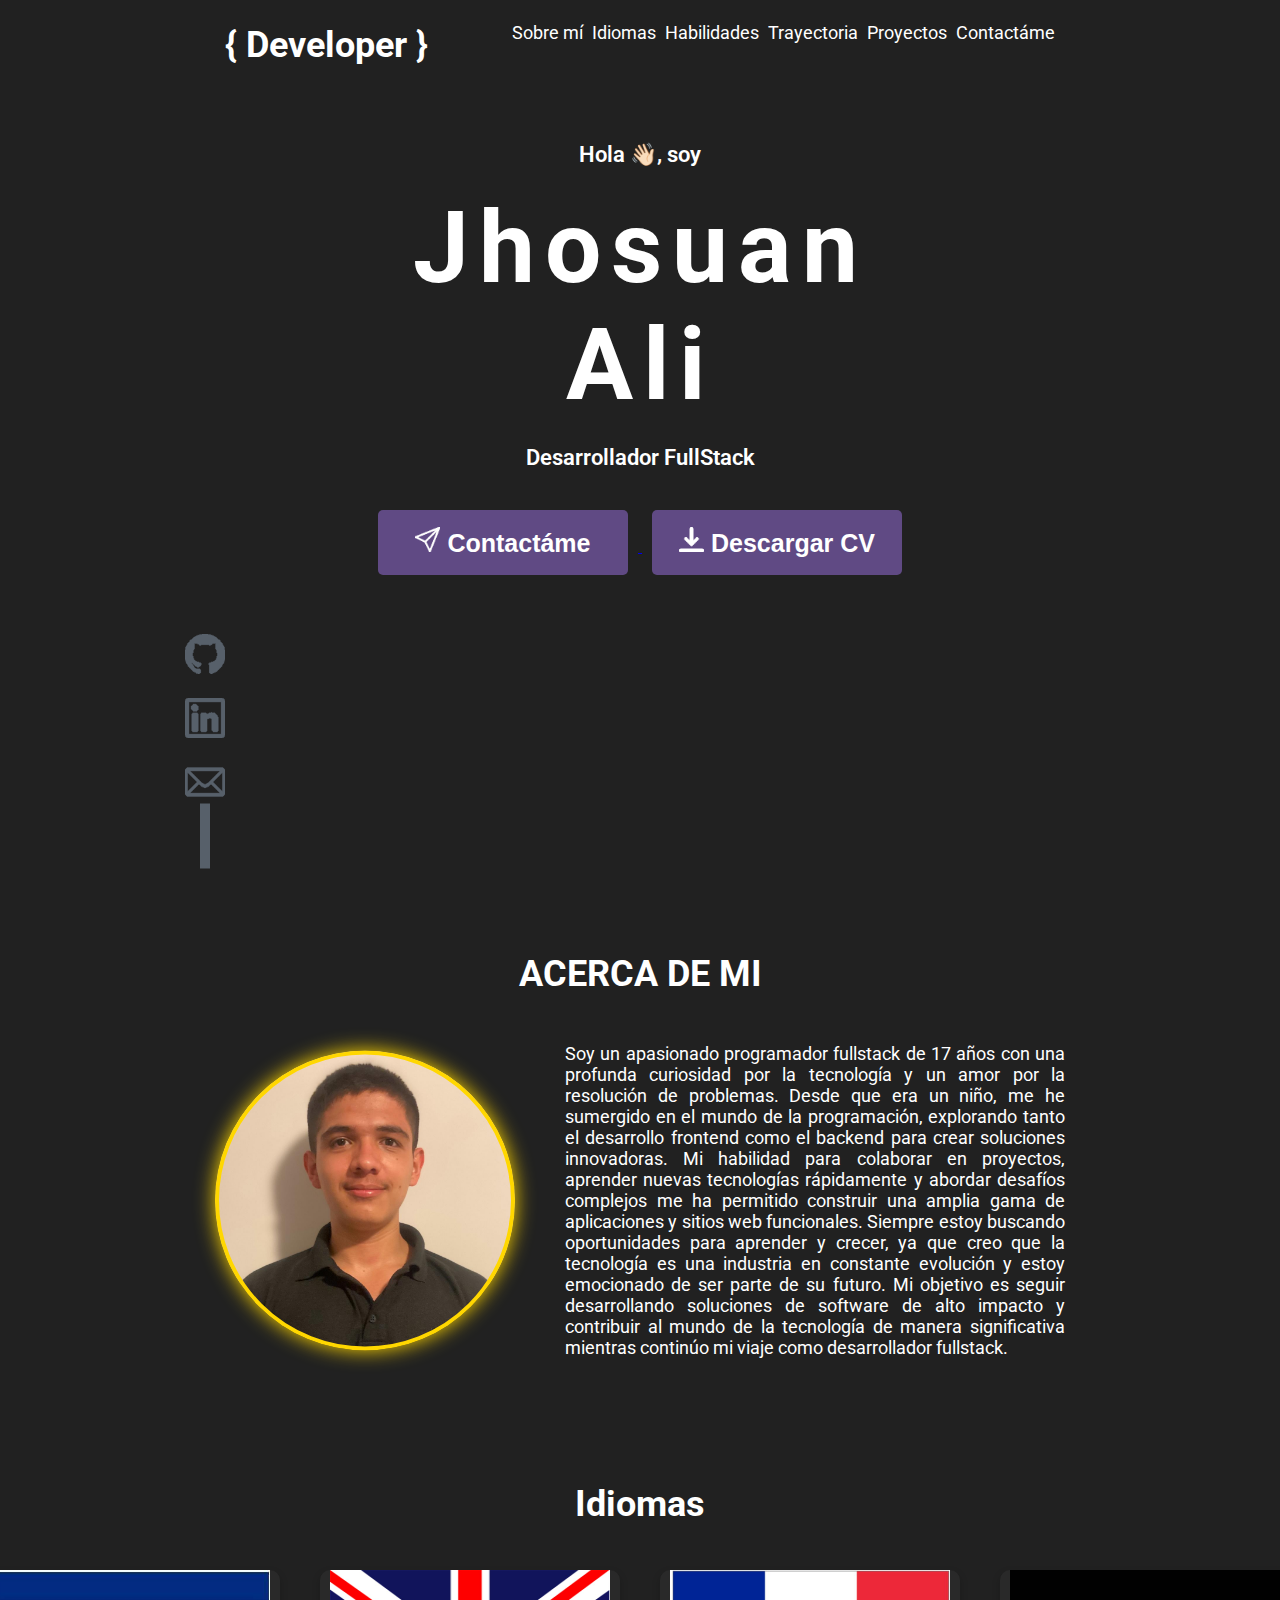
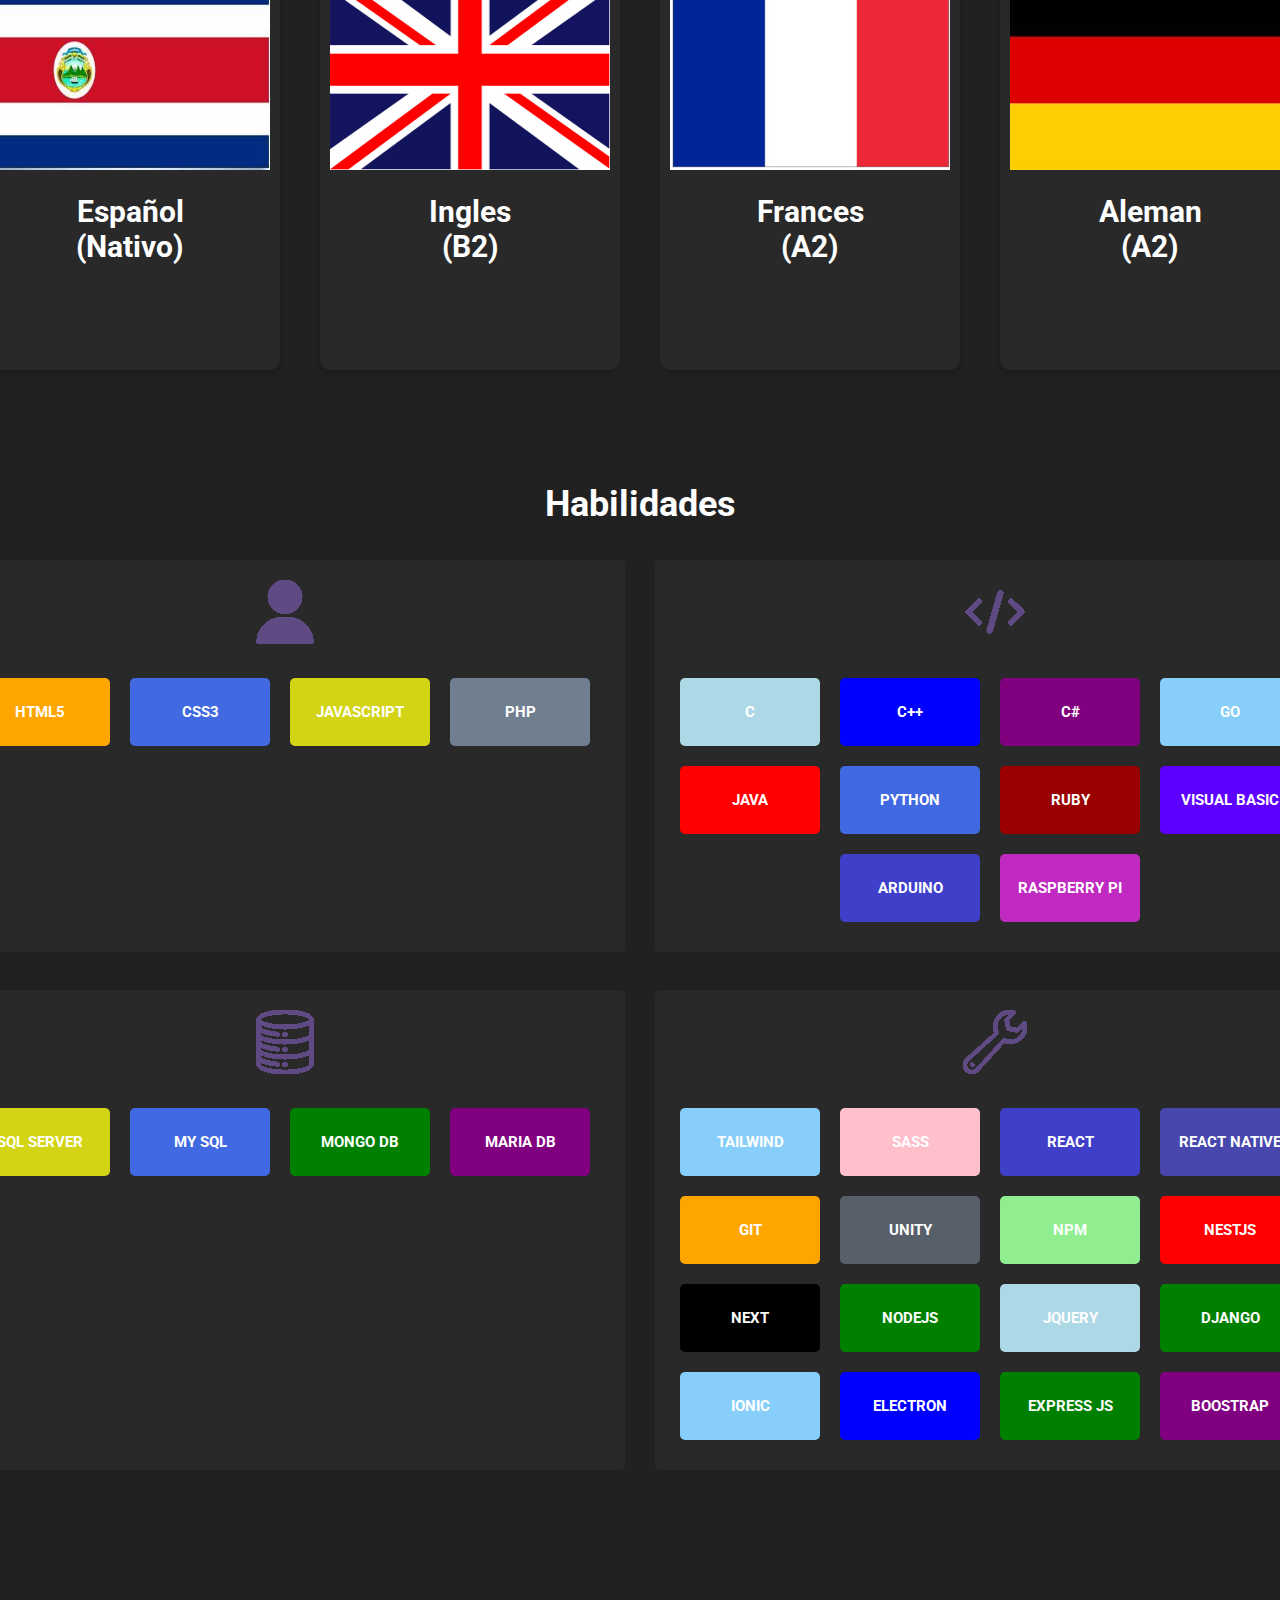
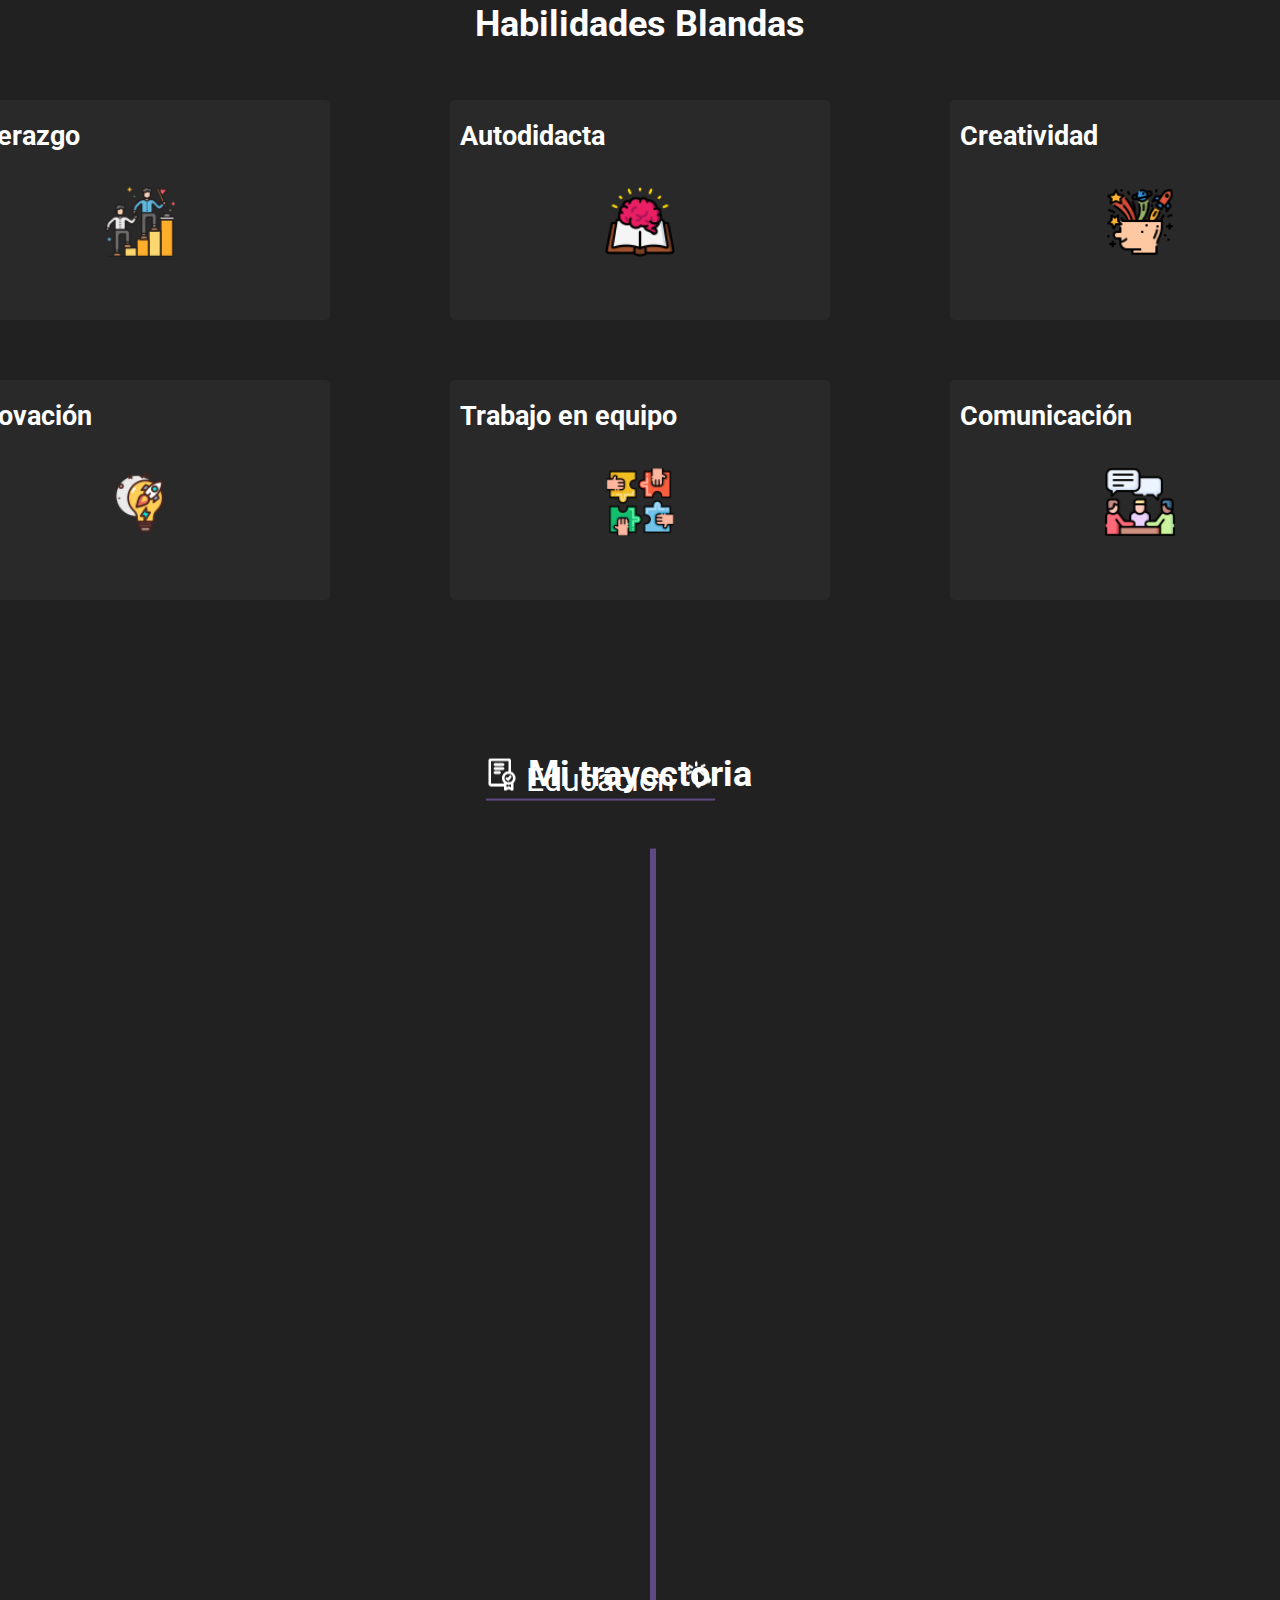
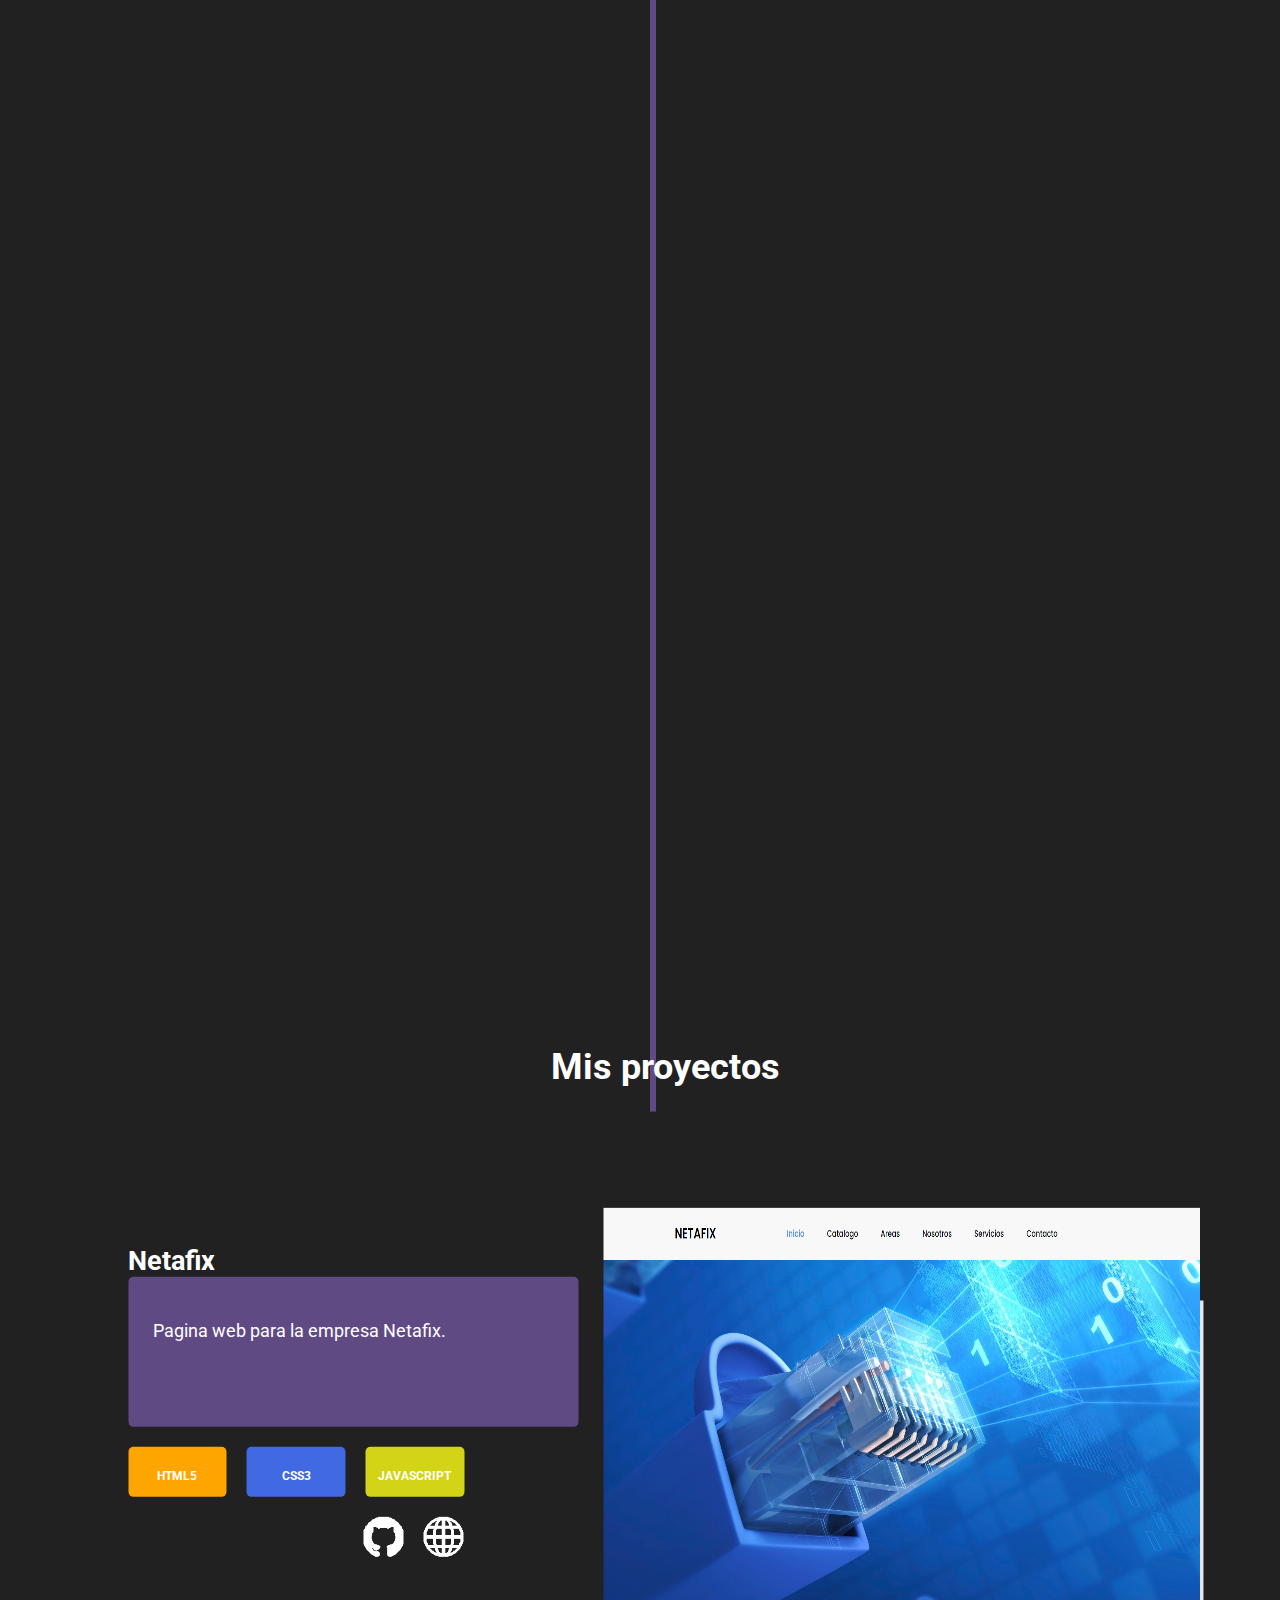
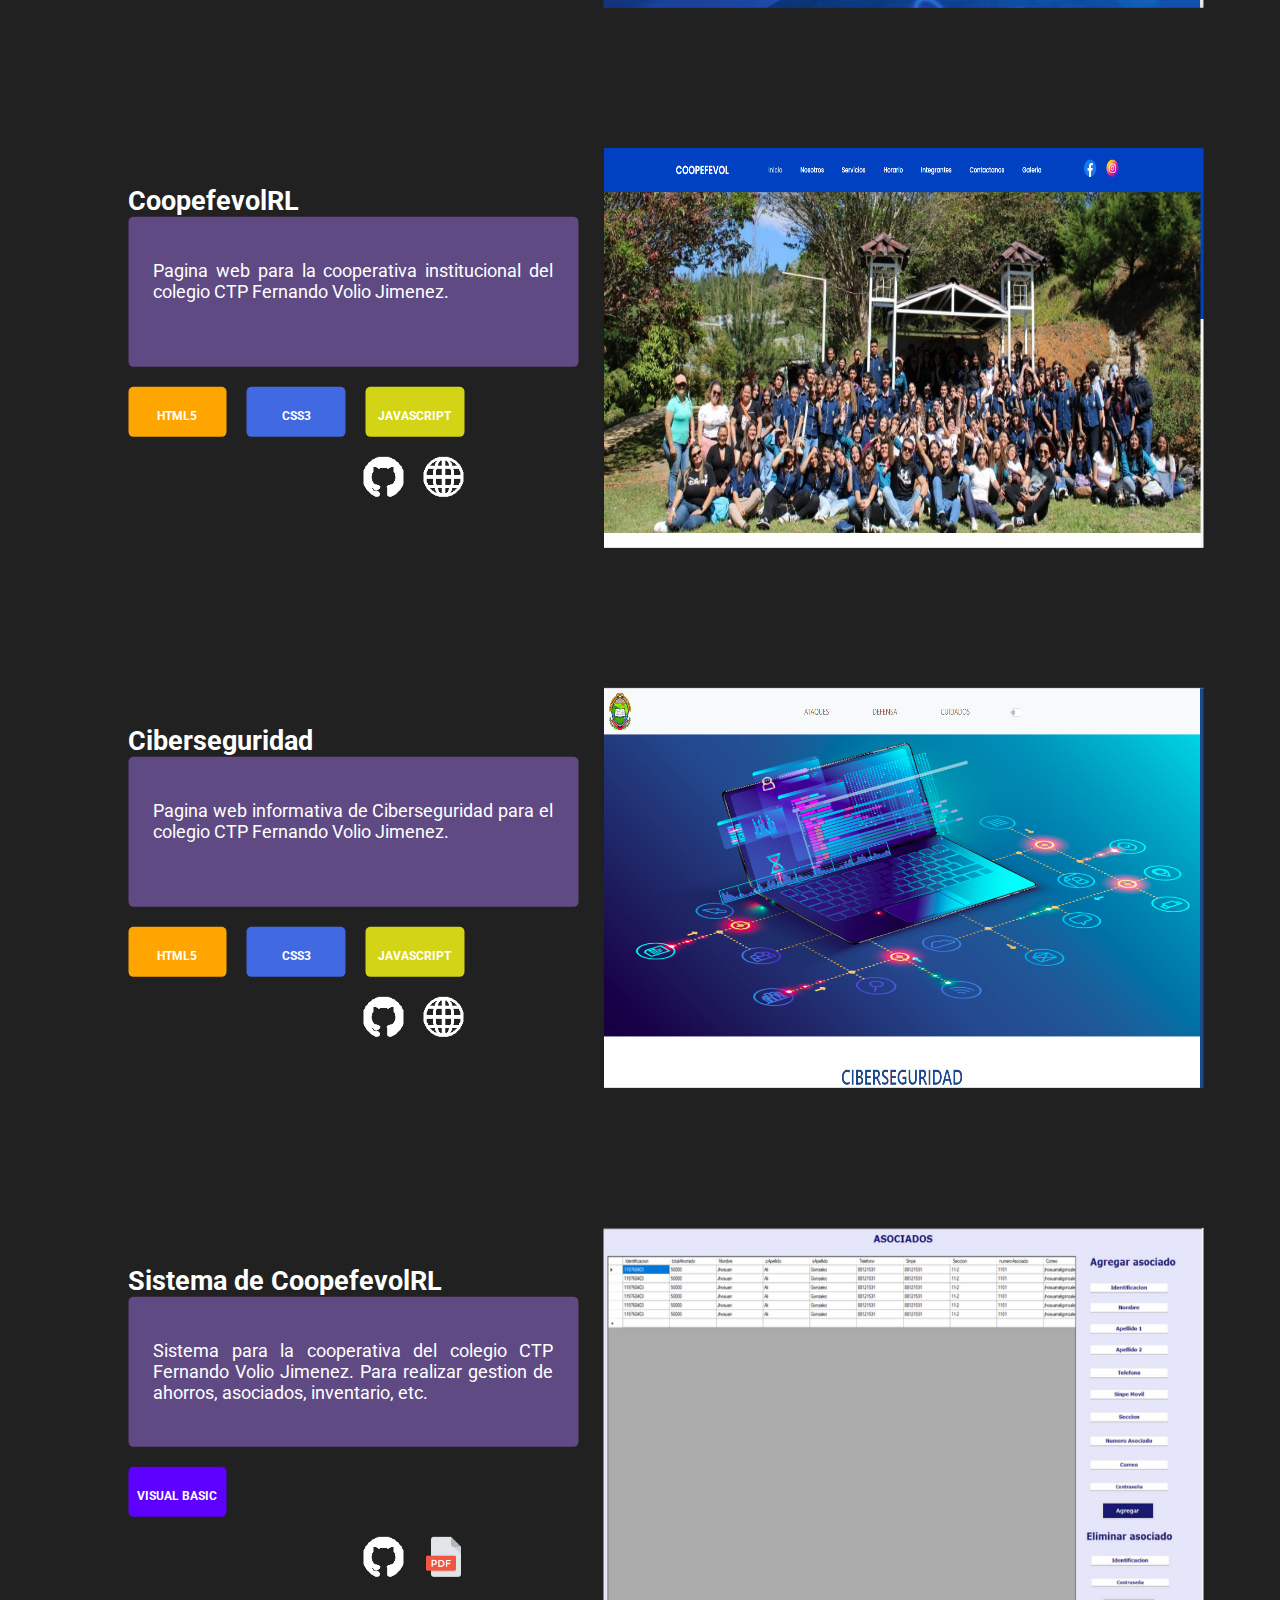
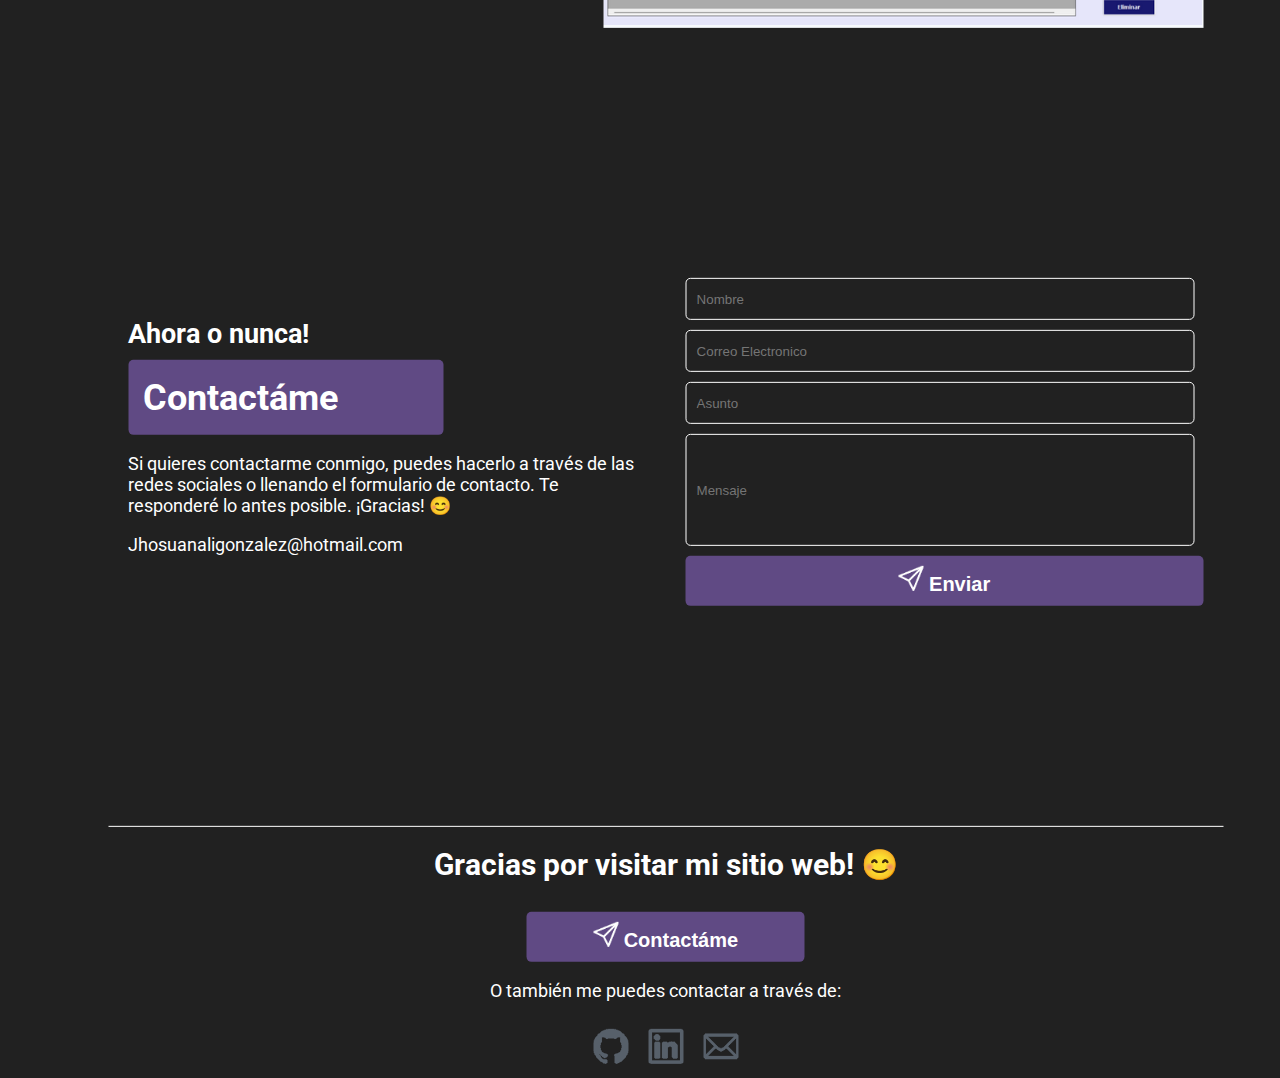
==== Portafolio.html @ 6a0173a3 "Update and rename index.html to Portafolio.html" ====
<!DOCTYPE html>
<html lang="en">

    <head>
        <meta charset="UTF-8">
        <meta name="viewport" content="width=device-width, initial-scale=1.0">
        <title>Portafolio</title>
        <link rel="stylesheet" href="index.css">
        <link rel="icon" href="programmer.png">
        <link rel="preconnect" href="https://fonts.googleapis.com">
        <link rel="preconnect" href="https://fonts.gstatic.com" crossorigin>
        <link
            href="https://fonts.googleapis.com/css2?family=League+Spartan:wght@500;600;700&family=Roboto:wght@300;900&family=Teko:wght@500&display=swap"
            rel="stylesheet">

    </head>

    <body>
        <header>
            <nav class="navbar">
                <div class="navbar-icon">
                    <h1>{ Developer }</h1>
                </div>
                <ul class="navbar-menu">
                    <li><a class="links-menu" href="#Acerca">Sobre mí</a></li>
                    <li><a class="links-menu" href="#Idiomas">Idiomas</a></li>
                    <li><a class="links-menu" href="#Habilidades">Habilidades</a></li>
                    <li><a class="links-menu" href="#trayectoria">Trayectoria</a></li>
                    <li><a class="links-menu" href="#proyectos">Proyectos</a></li>
                    <li><a class="links-menu" href="#contactame">Contactáme</a></li>
                </ul>
            </nav>
        </header>
        <div>
            <div class="bienvenida">
                <h3 class="saludo">Hola 👋🏻, soy</h3>

                <h1 class="titulo">Jhosuan<br>Ali</h1>

                <h3 class="tipo">Desarrollador FullStack</h3>
            </div>
            <div class="botones">
                <div class="iconos">
                    <div class="icon-container">
                        <div class="icon"><a href="https://github.com/jhosuan15"><img class="img-icon" src="github.png"
                                    alt=""></a></div>
                        <div class="icon"><a href="https://www.linkedin.com/in/jhosuan-ali-gonzalez-16a845290/"><img
                                    class="img-icon" src="linkedin.png" alt=""></a></div>
                        <div class="icon"><a href="mailto:jhosuanaligonzalez@hotmail.com"><img class="img-icon"
                                    src="mail.png" alt=""></a></div>
                        <div class="icon">
                            <div class="linea"></div>
                        </div>
                    </div>
                </div>
                <div class="boton">
                    <a href="#contactame">
                        <button class="contactame"><img src="send.png" style="height: 25px; width: 25px;" alt="">
                            Contactáme</button>
                    </a>
                    <a href="CV - Jhosuan David Ali Gonzalez Actualizado.pdf" download="CV Jhosuan Ali">
                        <button class="curriculum"><img src="download.png" style="height: 25px; width: 25px;"
                                alt=""></img>
                            Descargar CV</button>
                    </a>
                </div>
            </div>
            <h1 class="acerca" id="Acerca">ACERCA DE MI</h1>
            <div class="contenedor">

                <div class="imagen">
                    <img src="foto.jpg" class="foto" alt="Descripción de la imagen">
                </div>

                <div class="texto">
                    <p>Soy un apasionado programador fullstack de 17 años con una profunda curiosidad por la tecnología
                        y un amor por la resolución de problemas. Desde que era un niño, me he sumergido en el mundo de
                        la programación, explorando tanto el desarrollo frontend como el backend para crear soluciones
                        innovadoras. Mi habilidad para colaborar en proyectos, aprender nuevas tecnologías rápidamente y
                        abordar desafíos complejos me ha permitido construir una amplia gama de aplicaciones y sitios
                        web funcionales.

                        Siempre estoy buscando oportunidades para aprender y crecer, ya que creo que la tecnología es
                        una industria en constante evolución y estoy emocionado de ser parte de su futuro. Mi objetivo
                        es seguir desarrollando soluciones de software de alto impacto y contribuir al mundo de la
                        tecnología de manera significativa mientras continúo mi viaje como desarrollador fullstack.</p>
                </div>
            </div>
            <h1 class="idiomas-titulo" id="Idiomas">Idiomas</h1>
            <div class="idiomas">
                <div class="cont-img"><img src="costarica.png" class="idiom" alt="">
                    <h1>Español<br>(Nativo)</h1>
                </div>
                <div class="cont-img"><img src="Ingles.png" class="idiom" alt="">
                    <h1>Ingles<br>(B2)</h1>
                </div>
                <div class="cont-img"><img src="Frances.png" class="idiom" alt="">
                    <h1>Frances<br>(A2)</h1>
                </div>
                <div class="cont-img"><img src="alemania.png" class="idiom" alt="">
                    <h1>Aleman<br>(A2)</h1>
                </div>
            </div>

            <h1 class="habilidades-titulo" id="Habilidades">Habilidades</h1>
            <div class="section-container">
                <div class="section">
                    <img src="user.png" alt="Imagen 1">
                    <div class="etiquetas">
                        <div class="etiqueta" style="background-color: orange;">
                            <h5>HTML5</h5>
                        </div>
                        <div class="etiqueta" style="background-color:royalblue;">
                            <h5>CSS3</h5>
                        </div>
                        <div class="etiqueta" style="background-color: rgb(212, 212, 22);">
                            <h5>JAVASCRIPT</h5>
                        </div>
                        <div class="etiqueta" style="background-color: slategrey;">
                            <h5>PHP</h5>
                        </div>
                    </div>
                </div>
                <div class="section">
                    <img src="code.png" alt="Imagen 2">
                    <div class="etiquetas">
                        <div class="etiqueta" style="background-color: lightblue;">
                            <h5>C</h5>
                        </div>
                        <div class="etiqueta" style="background-color: blue;">
                            <h5>C++</h5>
                        </div>
                        <div class="etiqueta" style="background-color: purple;">
                            <h5>C#</h5>
                        </div>
                        <div class="etiqueta" style="background-color: lightskyblue;">
                            <h5>GO</h5>
                        </div>
                        <div class="etiqueta" style="background-color: red;">
                            <h5>JAVA</h5>
                        </div>
                        <div class="etiqueta" style="background-color: royalblue;">
                            <h5>PYTHON</h5>
                        </div>
                        <div class="etiqueta" style="background-color: rgb(154, 0, 0);">
                            <h5>RUBY</h5>
                        </div>
                        <div class="etiqueta" style="background-color: rgb(93, 0, 255);">
                            <h5>VISUAL BASIC</h5>
                        </div>
                        <div class="etiqueta" style="background-color: rgb(63, 63, 202);">
                            <h5>ARDUINO</h5>
                        </div>
                        <div class="etiqueta" style="background-color: rgb(192, 42, 192);">
                            <h5>RASPBERRY PI</h5>
                        </div>
                    </div>
                </div>
            </div>
            <div class="section-container2">
                <div class="section">
                    <img src="database.png" alt="Imagen 3">
                    <div class="etiquetas">
                        <div class="etiqueta" style="background-color: rgb(212, 212, 22);">
                            <h5>SQL SERVER</h5>
                        </div>
                        <div class="etiqueta" style="background-color: royalblue;">
                            <h5>MY SQL</h5>
                        </div>
                        <div class="etiqueta" style="background-color:  green;">
                            <h5>MONGO DB</h5>
                        </div>
                        <div class="etiqueta" style="background-color: purple;">
                            <h5>MARIA DB</h5>
                        </div>

                    </div>
                </div>
                <div class="section">
                    <img src="wrench.png" alt="Imagen 4">
                    <div class="etiquetas">
                        <div class="etiqueta" style="background-color: lightskyblue;">
                            <h5>TAILWIND</h5>
                        </div>
                        <div class="etiqueta" style="background-color: pink;">
                            <h5>SASS</h5>
                        </div>
                        <div class="etiqueta" style="background-color: rgb(63, 63, 202) ;">
                            <h5>REACT</h5>
                        </div>
                        <div class="etiqueta" style="background-color: rgb(71, 71, 173);">
                            <h5>REACT NATIVE</h5>
                        </div>
                        <div class="etiqueta" style="background-color: orange;">
                            <h5>GIT</h5>
                        </div>
                        <div class="etiqueta">
                            <h5>UNITY</h5>
                        </div>
                        <div class="etiqueta" style="background-color: lightgreen;">
                            <h5>NPM</h5>
                        </div>
                        <div class="etiqueta" style="background-color: red;">
                            <h5>NESTJS</h5>
                        </div>
                        <div class="etiqueta" style="background-color: black;">
                            <h5>NEXT</h5>
                        </div>
                        <div class="etiqueta" style="background-color: green;">
                            <h5>NODEJS</h5>
                        </div>
                        <div class="etiqueta" style="background-color: lightblue;">
                            <h5>JQUERY</h5>
                        </div>
                        <div class="etiqueta" style="background-color: green;">
                            <h5>DJANGO</h5>
                        </div>
                        <div class="etiqueta" style="background-color: lightskyblue;">
                            <h5>IONIC</h5>
                        </div>
                        <div class="etiqueta" style="background-color: blue;">
                            <h5>ELECTRON</h5>
                        </div>
                        <div class="etiqueta" style="background-color: green;">
                            <h5>EXPRESS JS</h5>
                        </div>
                        <div class="etiqueta" style="background-color: purple;">
                            <h5>BOOSTRAP</h5>
                        </div>

                    </div>
                </div>
            </div>
            <h1 class="habilidades-blandas-titulo">Habilidades Blandas</h1>
            <div class="habilidades-blandas">
                <div class="card">
                    <h2>Liderazgo</h2>
                    <img src="leadership.png" alt="Imagen 1">
                </div>
                <div class="card">
                    <h2>Autodidacta</h2>
                    <img src="book.png" alt="Imagen 2">
                </div>
                <div class="card">
                    <h2>Creatividad</h2>
                    <img src="brain.png" alt="Imagen 3">
                </div>
                <div class="card">
                    <h2>Innovación</h2>
                    <img src="bulb.png" alt="Imagen 4">
                </div>
                <div class="card">
                    <h2>Trabajo en equipo</h2>
                    <img src="teamwork.png" alt="Imagen 5">
                </div>
                <div class="card">
                    <h2>Comunicación</h2>
                    <img src="conversation.png" alt="Imagen 6">
                </div>
            </div>
            <h1 class="trayectoria-titulo" id="trayectoria">Mi trayectoria</h1>
            <div class="trayectoria2">
                <div class="botones-trayectoria">

                    <a href="" class="certificaciones active"><img src="certificate.png" alt=""> Educacion <img
                            src="cursor.png" alt=""></a>
                </div>
                <div class="timeline">
                    <div class="container right-container">
                        <img src="ctp.png" alt="">
                        <div class="text-box">
                            <h2>CTP Fernando Volio Jimenez</h2>
                            <small>2022 - 2024</small>
                            <h4>Tecnico en configuracion y soporte a redes y sistema operativos.</h4>
                            <span class="arrow right-container-arrow"></span>
                        </div>
                    </div>
                    <div class="container left-container">
                        <img src="cisco.png" alt="">
                        <div class="text-box">
                            <h2>Cisco Networking Academy</h2>
                            <small>29 de Julio del 2022</small>
                            <h4>IT Essentials.</h4>
                            <span class="arrow left-container-arrow"></span>
                        </div>
                    </div>
                    <div class="container right-container">
                        <img src="cisco.png" alt="">
                        <div class="text-box">
                            <h2>Cisco Networking Academy</h2>
                            <small>8 de Agosto del 2022</small>
                            <h4>Programming Essentials in Python.</h4>
                            <span class="arrow right-container-arrow"></span>
                        </div>
                    </div>
                    <div class="container left-container">
                        <img src="cisco.png" alt="">
                        <div class="text-box">
                            <h2>Cisco Networking Academy</h2>
                            <small>19 de Setiembre del 2022</small>
                            <h4>Introducción al Internet de las cosas.</h4>
                            <span class="arrow left-container-arrow"></span>
                        </div>
                    </div>
                    <div class="container right-container">
                        <img src="cisco.png" alt="">
                        <div class="text-box">
                            <h2>Cisco Networking Academy</h2>
                            <small>10 de Noviembre del 2022</small>
                            <h4>Programming Essentials in C++</h4>
                            <span class="arrow right-container-arrow"></span>
                        </div>
                    </div>
                    <div class="container left-container">
                        <img src="crack-the-code.png" alt="">
                        <div class="text-box">
                            <h2>Crack The Code</h2>
                            <small>11 de Octubre del 2022</small>
                            <h4>Introducción a la programación con Python</h4>
                            <span class="arrow left-container-arrow"></span>
                        </div>
                    </div>
                    <div class="container right-container">
                        <img src="utn.png" alt="">
                        <div class="text-box">
                            <h2>Universidad Técnica Nacional</h2>
                            <small>2022</small>
                            <h4>Curso de Libre Office (Writer, Impress y Calc). </h4>
                            <span class="arrow right-container-arrow"></span>
                        </div>
                    </div>
                    <div class="container left-container">
                        <img src="cisco.png" alt="">
                        <div class="text-box">
                            <h2>Cisco Networking Academy</h2>
                            <small>2023</small>
                            <h4>CCNA1</h4>
                            <span class="arrow left-container-arrow"></span>
                        </div>
                    </div>
                    <div class="container right-container">
                        <img src="cisco.png" alt="">
                        <div class="text-box">
                            <h2>Cisco Networking Academy</h2>
                            <small>2023</small>
                            <h4>CCNA2</h4>
                            <span class="arrow right-container-arrow"></span>
                        </div>
                    </div>

                </div>

            </div>
            <div class="proyectos">
                <h1 style="text-align: center;" id="proyectos" class="proyectos-titulo">Mis proyectos</h1>
                <div class="cont-proyectos">
                    <div class="container5">
                        <div class="content">
                            <h2>Netafix</h2>
                            <div class="text-box5">
                                <p>Pagina web para la empresa Netafix.</p>
                            </div>
                            <div class="icons">
                                <div class="etiqueta" style="background-color: orange; height: 50px; font-size: 15px;">
                                    <h5>HTML5</h5>
                                </div>
                                <div class="etiqueta" style="background-color:royalblue;height: 50px; font-size: 15px;">
                                    <h5>CSS3</h5>
                                </div>
                                <div class="etiqueta"
                                    style="background-color: rgb(212, 212, 22);height: 50px; font-size: 15px;">
                                    <h5>JAVASCRIPT</h5>
                                </div>
                            </div>
                            <div class="links">
                                <div class="icon"><a href="https://github.com/jhosuan15/Netafix"><img class="img-icon"
                                            src="github-white.png" alt=""></a></div>
                                <div class="icon"><a href="https://jhosuan15.github.io/Netafix/Main.html"><img
                                            class="img-icon" src="internet.png" alt=""></a></div>
                            </div>
                        </div>
                        <img class="proyecto-imagen" src="Netafix.png" alt="Imagen">
                    </div>
                    <div class="container5">
                        <div class="content">
                            <h2>CoopefevolRL</h2>
                            <div class="text-box5">
                                <p>Pagina web para la cooperativa institucional del colegio CTP Fernando Volio Jimenez.
                                </p>
                            </div>
                            <div class="icons">
                                <div class="etiqueta" style="background-color: orange; height: 50px; font-size: 15px;">
                                    <h5>HTML5</h5>
                                </div>
                                <div class="etiqueta" style="background-color:royalblue;height: 50px; font-size: 15px;">
                                    <h5>CSS3</h5>
                                </div>
                                <div class="etiqueta"
                                    style="background-color: rgb(212, 212, 22);height: 50px; font-size: 15px;">
                                    <h5>JAVASCRIPT</h5>
                                </div>
                            </div>
                            <div class="links">
                                <div class="icon"><a href="https://github.com/jhosuan15/CoopefevolRL"><img
                                            class="img-icon" src="github-white.png" alt=""></a></div>
                                <div class="icon"><a href="https://jhosuan15.github.io/CoopefevolRL/Inicio"><img
                                            class="img-icon" src="internet.png" alt=""></a></div>
                            </div>
                        </div>
                        <img class="proyecto-imagen" src="coopefevol.png" alt="Imagen">
                    </div>
                    <div class="container5">
                        <div class="content">
                            <h2>Ciberseguridad</h2>
                            <div class="text-box5">
                                <p>Pagina web informativa de Ciberseguridad para el colegio CTP Fernando Volio Jimenez.
                                </p>
                            </div>
                            <div class="icons">
                                <div class="etiqueta" style="background-color: orange; height: 50px; font-size: 15px;">
                                    <h5>HTML5</h5>
                                </div>
                                <div class="etiqueta" style="background-color:royalblue;height: 50px; font-size: 15px;">
                                    <h5>CSS3</h5>
                                </div>
                                <div class="etiqueta"
                                    style="background-color: rgb(212, 212, 22);height: 50px; font-size: 15px;">
                                    <h5>JAVASCRIPT</h5>
                                </div>
                            </div>
                            <div class="links">
                                <div class="icon"><a href="https://github.com/jhosuan15/Ciberseguridad"><img
                                            class="img-icon" src="github-white.png" alt=""></a></div>
                                <div class="icon"><a href="https://jhosuan15.github.io/Ciberseguridad/"><img
                                            class="img-icon" src="internet.png" alt=""></a></div>
                            </div>
                        </div>
                        <img class="proyecto-imagen" src="Ciberseguridad.png" alt="Imagen">
                    </div>
                    <div class="container5">
                        <div class="content">
                            <h2>Sistema de CoopefevolRL</h2>
                            <div class="text-box5">
                                <p>Sistema para la cooperativa del colegio CTP Fernando Volio Jimenez. Para realizar
                                    gestion de ahorros, asociados, inventario, etc.</p>
                            </div>
                            <div class="icons">
                                <div class="etiqueta"
                                    style="background-color: rgb(93, 0, 255);  height: 50px; font-size: 15px;">
                                    <h5>VISUAL BASIC</h5>
                                </div>
                            </div>
                            <div class="links">
                                <div class="icon"><a href="https://github.com/jhosuan15/SistemaCoopefevolRl"><img
                                            class="img-icon" src="github-white.png" alt=""></a></div>
                                <div class="icon"><a href="Manual de Usuario.pdf"><img class="img-icon" src="pdf.png"
                                            alt=""></a></div>
                            </div>
                        </div>
                        <img class="proyecto-imagen" src="CoopefevolSis.png" alt="Imagen">
                    </div>
                </div>
                <div class="contenedores" id="contactame">
                    <div class="div1">
                        <h2 class="ahora">Ahora o nunca!</h2>
                        <div class="contact">
                            <h1 class="con">Contactáme</h1>
                        </div>
                        <p class="parrafo">Si quieres contactarme conmigo, puedes hacerlo a través de las redes sociales o llenando el
                            formulario de contacto. Te responderé lo antes posible. ¡Gracias! 😊</p>
                        <p class="correo">Jhosuanaligonzalez@hotmail.com</p>
                    </div>
                    <div class="div2">
                        <form action="https://formsubmit.co/jhosuanaligonzalez@hotmail.com" method="POST">
                            <input type="text" name="Nombre" placeholder="Nombre" class="form" id="Nombre">
                            <input type="text" name="CorreoElectronico" placeholder="Correo Electronico" class="form"
                                id="CorreoElectronico">
                            <input type="text" name="Asunto" placeholder="Asunto" class="form" id="Asunto">
                            <input type="text" name="Mensaje" placeholder="Mensaje" class="form" id="Mensaje">
                            <button class="contactameBtn"><img src="send.png" style="height: 25px; width: 25px;" alt="">
                                Enviar</button>
                        </form>
                    </div>
                </div>
                <div class="footer">
                    <h1 style="font-size: 30px;">Gracias por visitar mi sitio web! 😊</h1>
                    <a href="#contactame"><button class="contactameBtn2"><img src="send.png"
                                style="height: 25px; width: 25px;" alt="">
                            Contactáme</button></a>
                    <p>O también me puedes contactar a través de:</p>
                    <div class="iconosBtn">
                        <div class="icon"><a href="https://github.com/jhosuan15"><img class="img-icon" src="github.png"
                                    alt=""></a></div>
                        <div class="icon"><a href="https://www.linkedin.com/in/jhosuan-ali-gonzalez-16a845290/"></a><img
                                class="img-icon" src="linkedin.png" alt=""></a></div>
                        <div class="icon"><a href=""></a><img class="img-icon" src="mail.png" alt=""></a></div>
                    </div>
                </div>
            </div>
        </div>

        <script src="index.js"></script>
    </body>

</html>
---- index.css ----
body {
    margin: 0;
    padding: 0;
    font-family: 'Roboto', sans-serif;
    font-size: 18px;
    background-color: #212121;
    color: #fff;
}


.navbar {
    background-color: transparent;
    display: flex;
    justify-content: space-between;
    align-items: center;
    padding: 0 225px;
}

.navbar-icon img h1 {
    width: 20px;
    height: 20px;
    font-weight: bold;
}

.navbar-menu {
    list-style-type: none;
    margin: 0;
    padding: 0;
}

.navbar-menu li {

    display: inline-block;
    margin-left: 5px;
    padding-bottom: 25px;
}

.navbar-menu li:first-child {
    margin-left: 0;
}

.navbar-menu a {
    text-decoration: none;
    color: #fff;
}

.bienvenida {
    width: 600px;
    position: absolute;
    top: 300px;
    left: 50%;
    transform: translate(-50%, -50%);
    text-align: center;
}

.saludo {
    font-weight: 600;
    font-size: 22px;
}

.titulo {
    font-size: 100px;
    letter-spacing: 10px;
    margin-top: 10px;
    margin-bottom: 10px;
    font-weight: bolder;
    color: white;
    z-index: 1;
    /* Coloca el texto sobre el círculo */
    animation: colorChange 8s linear infinite alternate;
    /* Animación para cambiar el color de las letras */
}

@keyframes colorChange {
    0% {
        color: #ff66b2;
    }

    25% {
        color: #ffaa00;
    }

    50% {
        color: #66ccff;
    }

    75% {
        color: #00cc99;
    }

    100% {
        color: #ff66b2;
        /* Regresa al color inicial */
    }
}

.tipo {
    font-weight: 600;
    font-size: 22px;
    margin-bottom: 10px;
}

.boton {
    height: 600px;
    width: 600px;
    position: absolute;
    top: 800px;
    left: 50%;
    transform: translate(-50%, -50%);
    text-align: center;
}

.contactame {
    height: 65px;
    width: 250px;
    border: 0px solid;
    font-size: 25px;
    font-weight: bold;
    color: white;
    background-color: #604A84;
    border-radius: 5px;
    margin: 10px;
}

.contactame:hover {
    transform: scale(1.05);
    /* Aumenta el tamaño al 105% cuando se pasa el cursor sobre la tarjeta */
}

.curriculum {
    height: 65px;
    width: 250px;
    border: 0px solid;
    font-size: 25px;
    font-weight: bold;
    color: white;
    background-color: #604A84;
    border-radius: 5px;
    margin: 10px;
}

.curriculum:hover {
    transform: scale(1.05);
    /* Aumenta el tamaño al 105% cuando se pasa el cursor sobre la tarjeta */
}

.img-icon {
    height: 40px;
    width: 40px;
    margin: 10px;
}

.img-icon:hover {
    transform: scale(1.05);
    /* Aumenta el tamaño al 105% cuando se pasa el cursor sobre la tarjeta */

}

.icon-container {
    width: 600px;
    position: absolute;
    top: 80%;
    left: 16%;
    transform: translate(-50%, -50%);
    text-align: center;
}

.linea {
    position: absolute;
    margin-top: 20px;
    left: 50%;
    transform: translate(-50%, -50%);
    height: 65px;
    width: 10px;
    background-color: #57606A;
}

.navbar-menu li a:hover {
    font-size: 20px;
}

.contenedor {
    position: absolute;
    top: 1200px;
    left: 50%;
    transform: translate(-50%, -50%);
    display: flex;
    align-items: center;
    text-align: center;
}

/* Estilo para la imagen */
.imagen {
    display: inline-block;
    margin-right: 50px;
    position: relative;
    border-radius: 50%;
    overflow: hidden;
    box-shadow: 0 0 20px 0 gold;
}

.imagen:hover {
    transform: scale(1.05);
    /* Aumenta el tamaño al 105% cuando se pasa el cursor sobre la tarjeta */
    box-shadow: 0 8px 16px 0 rgb(255, 231, 97);
    /* Cambia la sombra */
}

/* Estilo para la imagen dentro del borde */
.foto {
    display: block;
    width: 300px;
    /* Ajusta el tamaño de la imagen según tus necesidades */
    height: 300px;
    /* Para mantener la proporción de aspecto de la imagen */
    border-radius: 50%;
    /* Hace que la imagen sea circular */
}

/* Estilo para el borde giratorio */
.imagen::before {
    content: "";
    position: absolute;
    top: -5px;
    right: -5px;
    bottom: -5px;
    left: -5px;
    border: 9px solid gold;
    /* Color del borde dorado */
    border-radius: 50%;
    /* Hace que el borde sea circular */
    animation: girar 10s linear infinite;
    /* Animación para hacer que el borde gire */
}

/* Animación para hacer girar el borde */
@keyframes girar {
    0% {
        transform: rotate(0deg);
    }

    100% {
        transform: rotate(360deg);
    }
}

.acerca {
    position: absolute;
    top: 950px;
    left: 50%;
    transform: translate(-50%, -50%);
}

.texto {
    flex: 2;
    /* Puedes ajustar este valor para cambiar la proporción de la imagen y el texto */
    width: 500px;
    text-align: justify;
}

.idiomas {
    position: absolute;
    top: 1770px;
    left: 50%;
    transform: translate(-50%, -50%);
    display: flex;
    align-items: center;
    justify-content: center;

}

.idiomas-titulo {
    position: absolute;
    top: 1480px;
    left: 50%;
    transform: translate(-50%, -50%);

}

.idiom {
    height: 200px;
    width: 280px;
    margin-left: 10px;
}

.cont-img:hover {
    transform: scale(1.05);
    /* Aumenta el tamaño al 105% cuando se pasa el cursor sobre la tarjeta */
    box-shadow: 0 8px 16px 0 rgba(43, 43, 43, 0.2);
    /* Cambia la sombra */
}


.cont-img {
    height: 400px;
    width: 300px;
    background-color: rgb(41, 41, 41);
    border-radius: 10px;
    /* Bordes redondeados */
    margin: 20px;
    /* Margen exterior */
    box-shadow: 0 4px 8px 0 rgba(0, 0, 0, 0.2);
    /* Sombra */
}

.cont-img h1 {
    text-align: center;
    font-size: 30px;
}

.habilidades-titulo {
    position: absolute;
    top: 2080px;
    left: 50%;
    transform: translate(-50%, -50%);
}

.habilidades {
    position: absolute;
    top: 2480px;
    left: 50%;
    transform: translate(-50%, -50%);
}

/* Estilo para el contenedor de secciones */
.section-container {
    position: absolute;
    top: 2250px;
    width: 1400px;
    height: 300px;
    left: 50%;
    transform: translate(-50%, -50%);
    display: flex;
    justify-content: space-around;
    /* Distribuir las secciones uniformemente en el espacio */
    gap: 20px;
    /* Espacio entre las secciones */
    flex-wrap: wrap;
    margin-top: 60px;
    /* Espacio entre las filas de secciones */
}

/* Estilo para el contenedor de secciones */
.section-container2 {
    position: absolute;
    top: 2540px;
    left: 50%;
    width: 1400px;
    height: 300px;
    transform: translate(-50%, -50%);
    display: flex;
    justify-content: space-around;
    /* Distribuir las secciones uniformemente en el espacio */
    gap: 20px;
    /* Espacio entre las secciones */
    flex-wrap: wrap;
    margin-top: 200px;
    /* Espacio entre las filas de secciones */
}

/* Estilo para cada sección individual */
.section {
    width: calc(50% - 20px);
    /* Ancho del 50% con espacio entre secciones */
    background-color: rgb(41, 41, 41);
    border-radius: 5px;
    padding: 20px;
    text-align: center;
    box-sizing: border-box;
    /* Incluir el borde en el ancho total */
}

.section:hover {
    transform: scale(1.01);
    /* Aumenta el tamaño al 105% cuando se pasa el cursor sobre la tarjeta */
    box-shadow: 0 8px 16px 0 rgba(43, 43, 43, 0.2);
    /* Cambia la sombra */
}

/* Estilo para las imágenes dentro de las secciones */
.section img {
    max-width: 100%;
    border-radius: 5px;
    /* Bordes redondeados para las imágenes */
}

/* Estilo para el texto dentro de las secciones */
.section p {
    font-size: 1em;
    color: #fff;
}

/* Estilo para el contenedor de etiquetas */
.etiquetas {
    display: flex;
    flex-wrap: wrap;
    /* Envolver las etiquetas en múltiples filas */
    justify-content: center;
    margin-top: 20px;
}

/* Estilo para cada etiqueta */
.etiqueta {
    background-color: #57606A;
    margin: 10px;
    width: calc(25% - 20px);
    /* Ancho del 25% con espacio entre etiquetas */
    border-radius: 5px;
    text-align: center;

}

/* Limitar a 4 etiquetas por fila */
.etiqueta:nth-child(4n + 1) {
    margin-left: 0;
    /* Reiniciar el margen izquierdo en cada fila */
}

/* Estilo para el hover */
.etiqueta:hover {
    transform: scale(1.05);
    box-shadow: 0 8px 16px 0 rgba(43, 43, 43, 0.2);
}

.container {
    display: flex;
    flex-wrap: wrap;
    justify-content: center;
}

.habilidades-blandas-titulo {
    position: absolute;
    top: 3200px;
    left: 50%;
    transform: translate(-50%, -50%);
}

.habilidades-blandas {
    position: absolute;
    top: 3550px;
    left: 50%;
    transform: translate(-50%, -50%);
    width: 1500px;
    padding: 10px;
    display: flex;
    flex-wrap: wrap;
    justify-content: center;
}

.card {
    width: 360px;
    height: 200px;
    padding: 10px;
    margin: 30px 60px;
    text-align: center;
    background-color: rgb(41, 41, 41);
    border-radius: 5px;
}

.card:hover {
    transform: scale(1.05);
    box-shadow: 0 8px 16px 0 rgba(43, 43, 43, 0.2);
}

.card img {
    margin-top: 25px;
    width: 70px;
    height: 70px;
    height: auto;
}

.card h2 {
    margin: 10px 0;
}

.trayectoria-titulo {
    position: absolute;
    top: 3950px;
    left: 50%;
    transform: translate(-50%, -50%);
}

.trayectoria {
    position: absolute;
    top: 4360px;
    left: 52%;
    transform: translate(-50%, -50%);
    display:none;
}
.trayectoria2 {
    position: absolute;
    top: 4960px;
    left: 52%;
    transform: translate(-50%, -50%);
}
.active {
    border-bottom: 2px solid #604A84;
}

.educacion {
    text-decoration: none;
    color: #fff;
    font-size: 32px;
    margin: 0 20px;
}

.certificaciones {
    text-decoration: none;
    color: #fff;
    font-size: 32px;
    margin: 0 20px;
}

.botones-trayectoria a img {
    height: 32px;
    width: 32px;
}

.timeline {
    position: relative;
    max-width: 1200px;
    right: 4%;
    margin: 50px auto;
}

.container {
    padding: 10px 50px;
    position: relative;
    width: 300px;
    animation: movedown 1s linear forwards;
    opacity: 0;
}

@keyframes movedown{
    0%{
        opacity: 1;
        transform: translateY(-30px);
    }
    100%{   
        opacity: 1;
        transform: translateY(0px);
    }
}

.container:nth-child(1){
    animation-delay: 0s;
}
.container:nth-child(2){
    animation-delay: 1s;
}

.text-box {
    padding: 20px 30px;
    background-color: #fff;
    color: #212121;
    position: relative;
    border-radius: 6px;
    font-size: 15px;
    width: 100%;
}

.left-container {
    left: -100px;
}

.right-container {
    left: 50%;
}

.container img {
    position: absolute;
    width: 40px;
    border-radius: 50%;
    right: -20px;
    top: 25px;
    z-index: 10;
}

.right-container img {
    left: -20px;
}

.timeline::after {
    content: '';
    position: absolute;
    width: 6px;
    height: 100%;
    background-color: #604A84;
    top: 0;
    left: 50%;
    margin-left: -0px;
    z-index: -1;
    animation: moveline 4s linear forwards;
}

@keyframes moveline{
    0%{
        height: 0;
    }
    100%{
        height: 100%;
    }
}

.text-box h2 {
    font-weight: 600;
}

.text-box small {
    display: inline-block;
    margin-bottom: 15px;
}

.left-container-arrow{
    height: 0;
    width: 0;
    position: absolute;
    top: 28px;
    z-index: 1;
    border-top: 15px solid transparent;
    border-bottom: 15px solid transparent;
    border-left: 15px solid #fff;
    right: -15px;
}

.right-container-arrow{
    height: 0;
    width: 0;
    position: absolute;
    top: 28px;
    z-index: 1;
    border-top: 15px solid transparent;
    border-bottom: 15px solid transparent;
    border-right: 15px solid #fff;
    left: -15px;
}

.proyectos{
    position: absolute;
    top: 7450px;
    left: 52%;
    transform: translate(-50%, -50%);
}

.container5 {
    display: flex;
    align-items: center;
    justify-content: flex-end;
    padding: 20px;
    margin-top: 100px;
}

.content {
    flex: 1;
    text-align: right;

}

h2 {
    margin: 0;
    text-align: left;
}

.text-box5 {
    padding: 25px;
    text-align: justify;
    background-color: #604A84;
    width: 400px;
    border-radius: 5px;
    height: 100px;
    margin-right: 25px;
}

.icons {
    display: flex;
    margin-top: 10px;
}

.fa {
    font-size: 24px;
    margin-right: 10px;
}

.proyecto-imagen{
    height: 400px;
    width: 600px;
}

.links{
    display: flex;
    margin-left: 225px;
}

 /* Estilo para los divs */
 .contenedores{
    margin-top: 200px;
    display: flex; /* Utilizamos flexbox para alinear los divs */
}

.div1, .div2 {
    width: 50%; /* Asignamos un ancho del 50% para que ocupen la mitad del contenedor */
    padding: 20px; /* Añadimos un espacio de relleno para separar los contenidos */
}
.div1{
    margin-top: 50px;
}
.form{
    height: 30px;
    width: 95%;
    margin-top: 10px;
    color: gray;
    background-color: transparent;
    border: solid 1px #fff;
    border-radius: 5px;
    padding: 5px;
    padding-left: 10px;
}

.contact{
    background-color: #604A84;
    border-radius: 5px;
    height: 75px;
    padding-left: 15px;
    display: flex;
    align-items: center;
    margin: 10px 0;
    width: 300px;
}
#Mensaje{
    height: 100px;
}
.contactameBtn{
    height: 50px;
    width: 100%;
    border: 0px solid;
    font-size: 20px;
    text-align: center;
    font-weight: bold;
    color: white;
    background-color: #604A84;
    border-radius: 5px;
    margin-top: 10px;
}

.form:focus{
    background-color: white;
}

.contactameBtn2{
    height: 50px;
    width: 25%;
    border: 0px solid;
    font-size: 20px;
    text-align: center;
    font-weight: bold;
    color: white;
    background-color: #604A84;
    border-radius: 5px;
    margin-top: 10px;
}

.footer{
    border-top: 1px solid white;
    margin-top: 200px;
    text-align: center;
}

.iconosBtn{
    display: flex;
    justify-content: center;
}

.iconosBtn img{
    height: 35px;
    width: 35px;
}
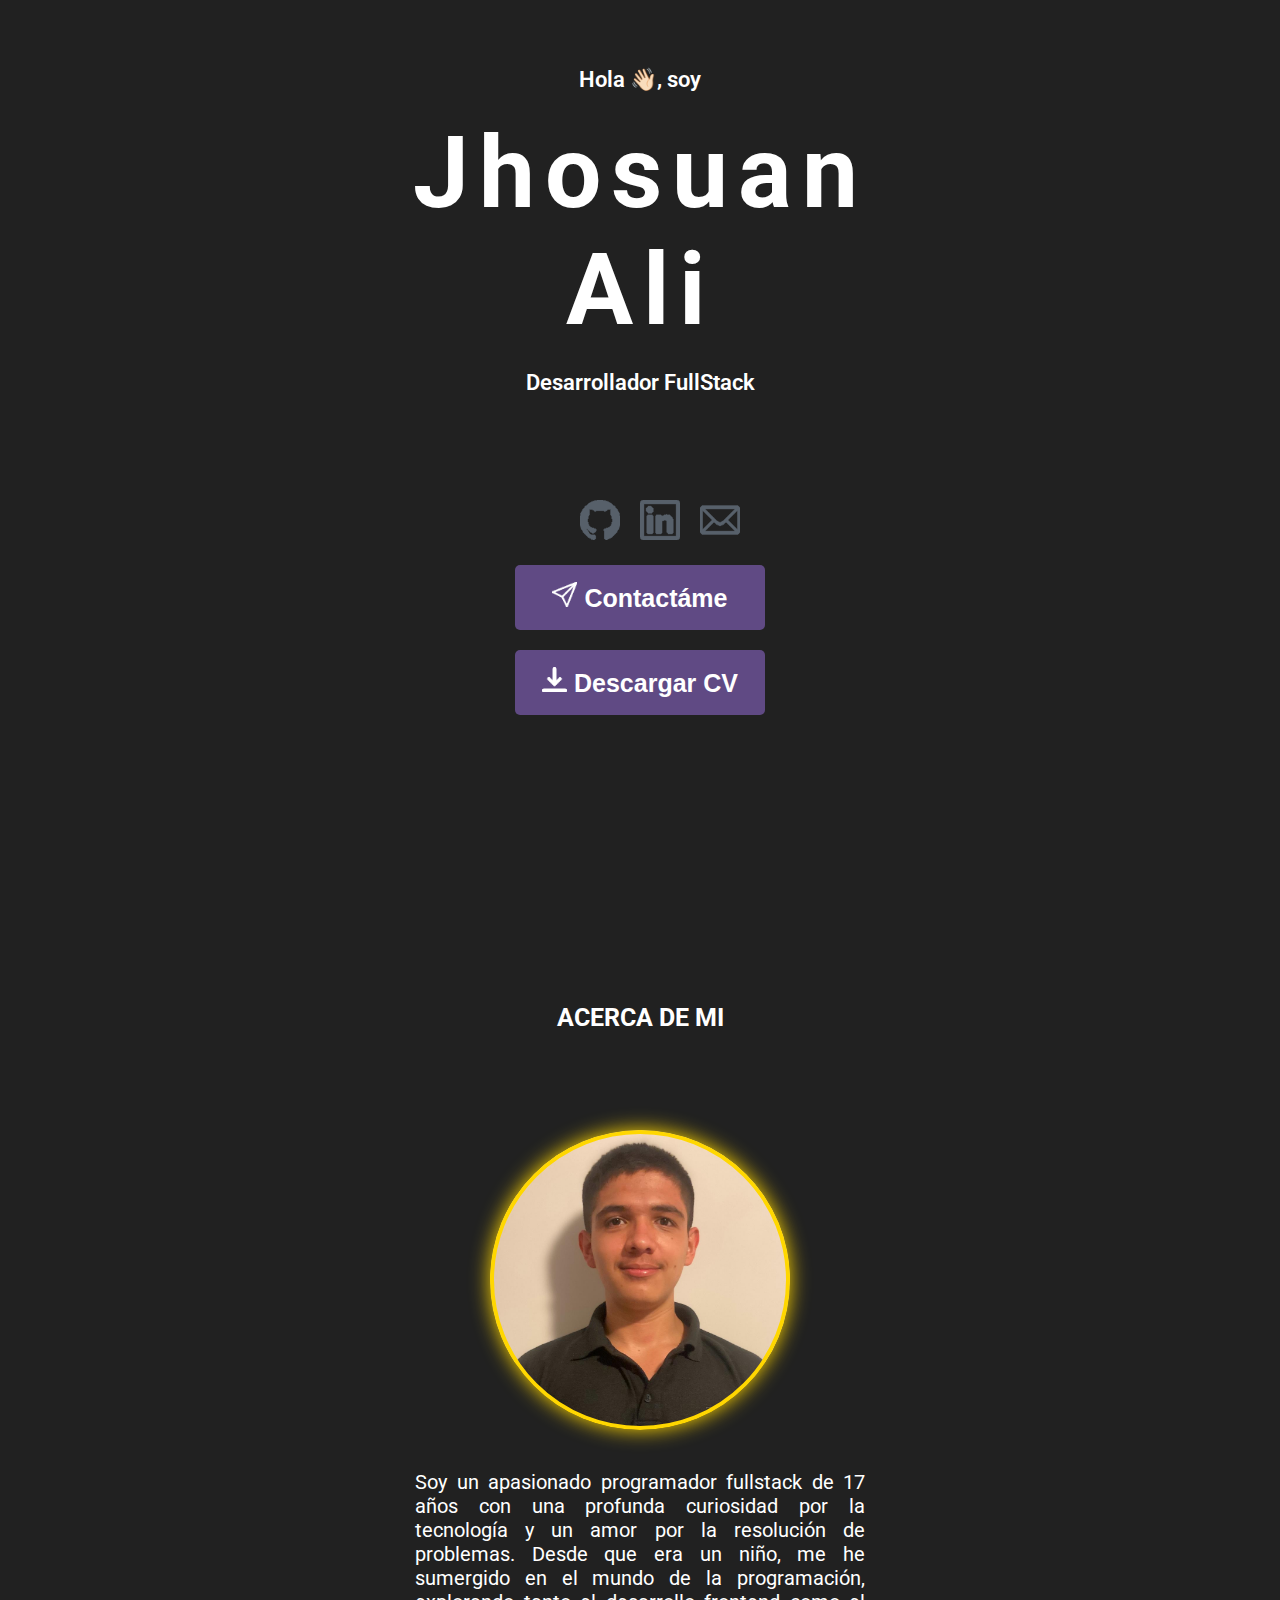
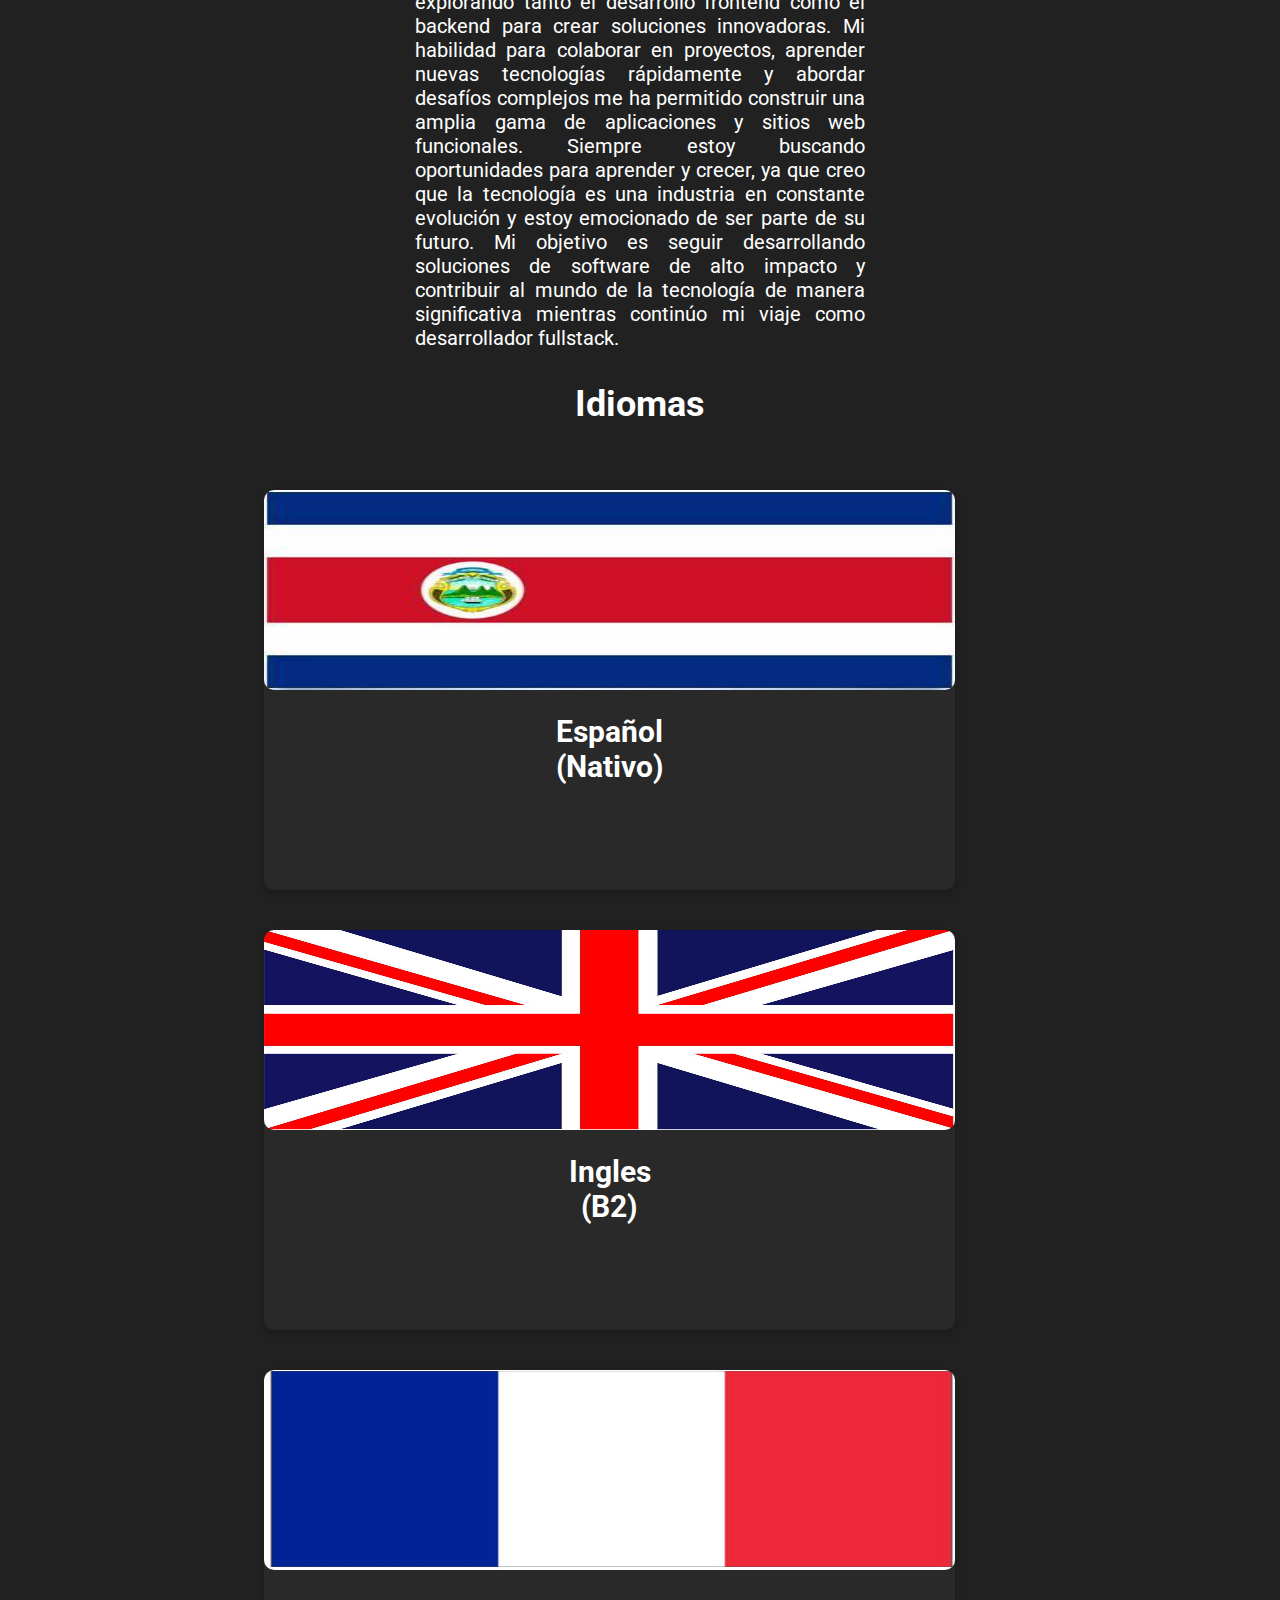
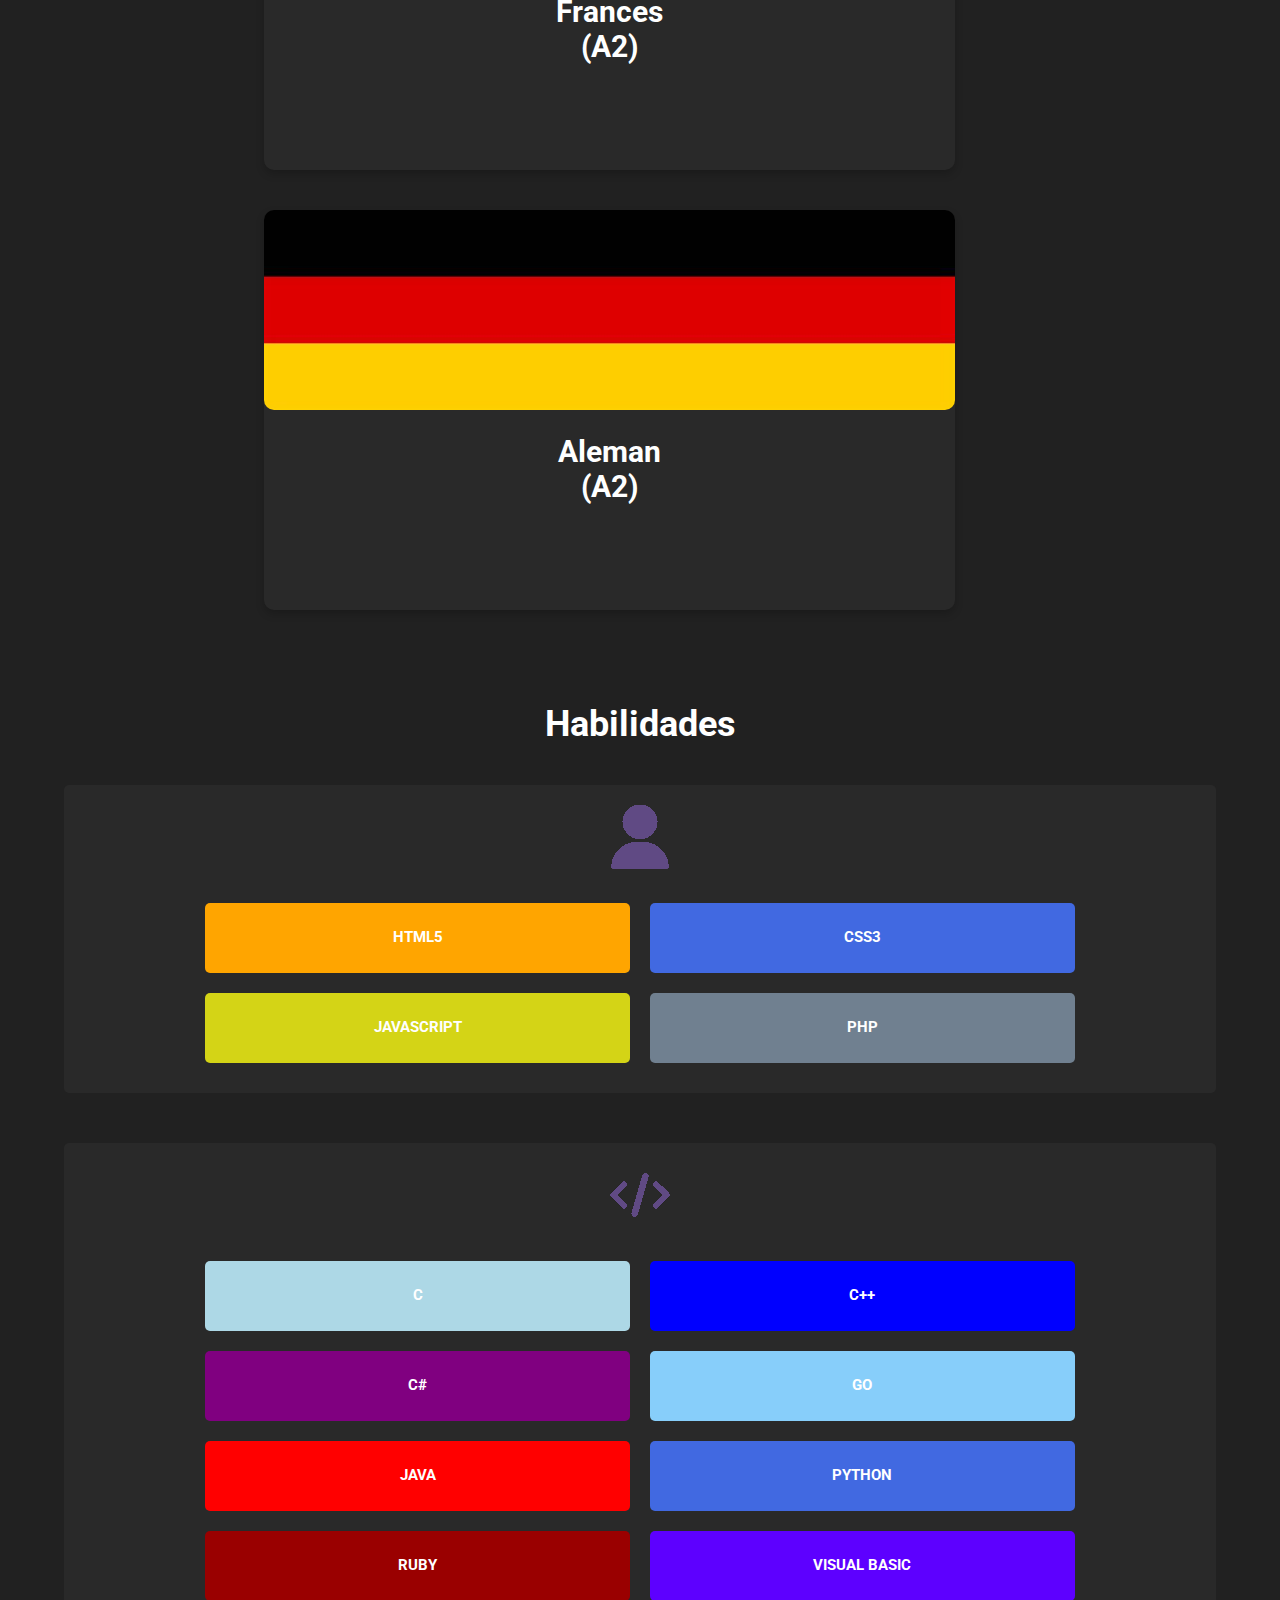
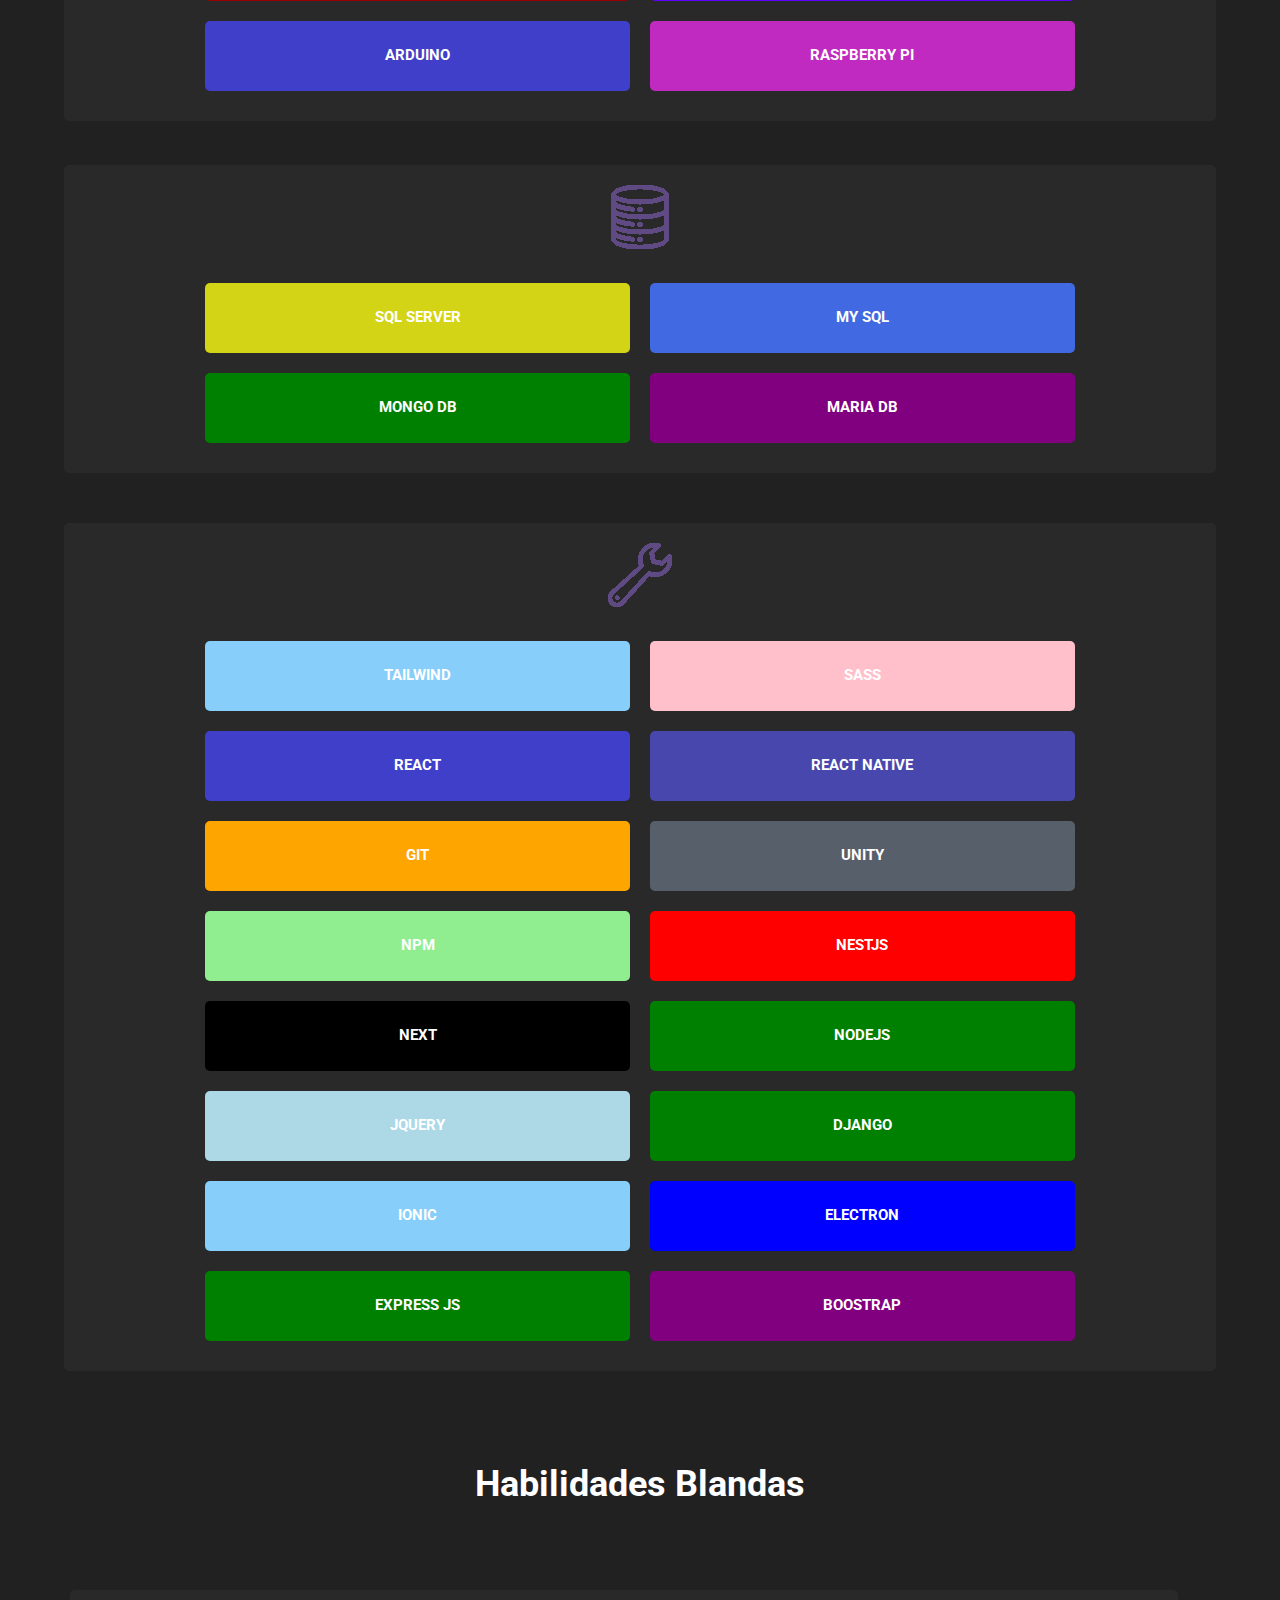
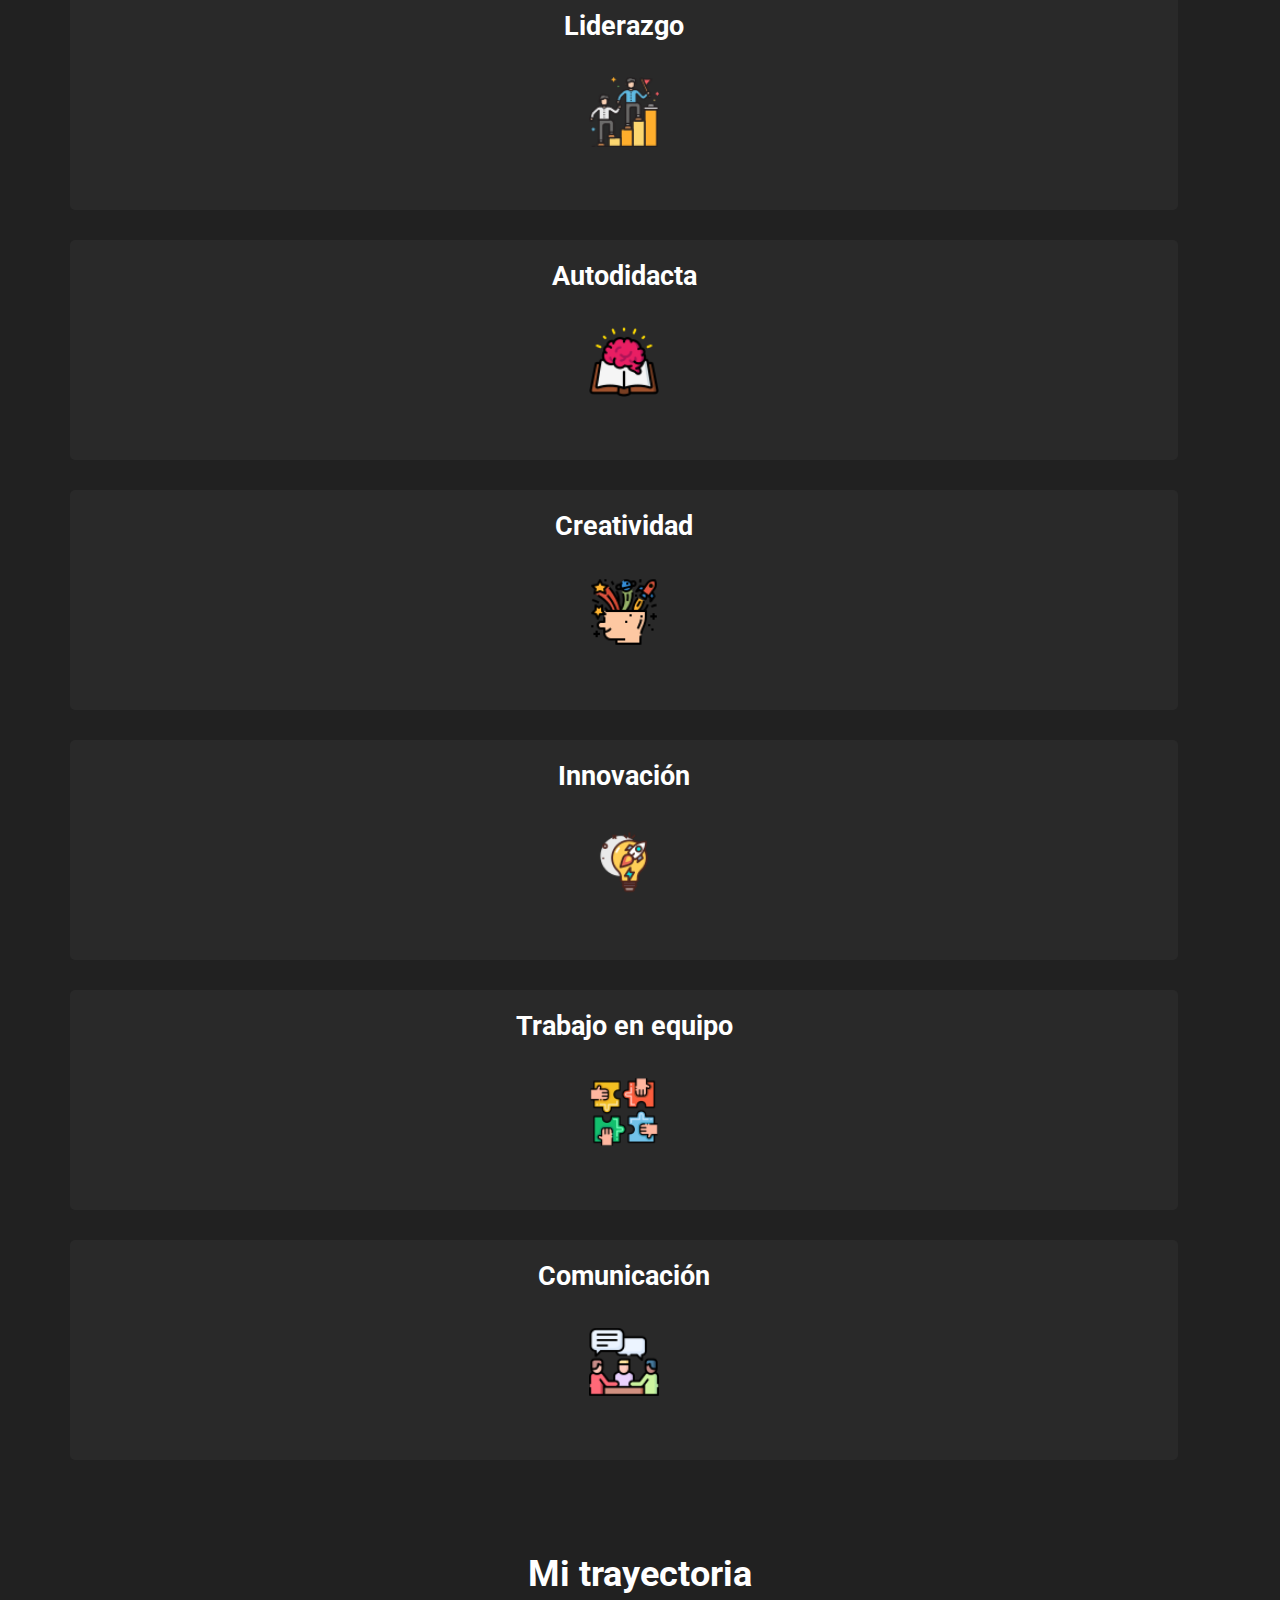
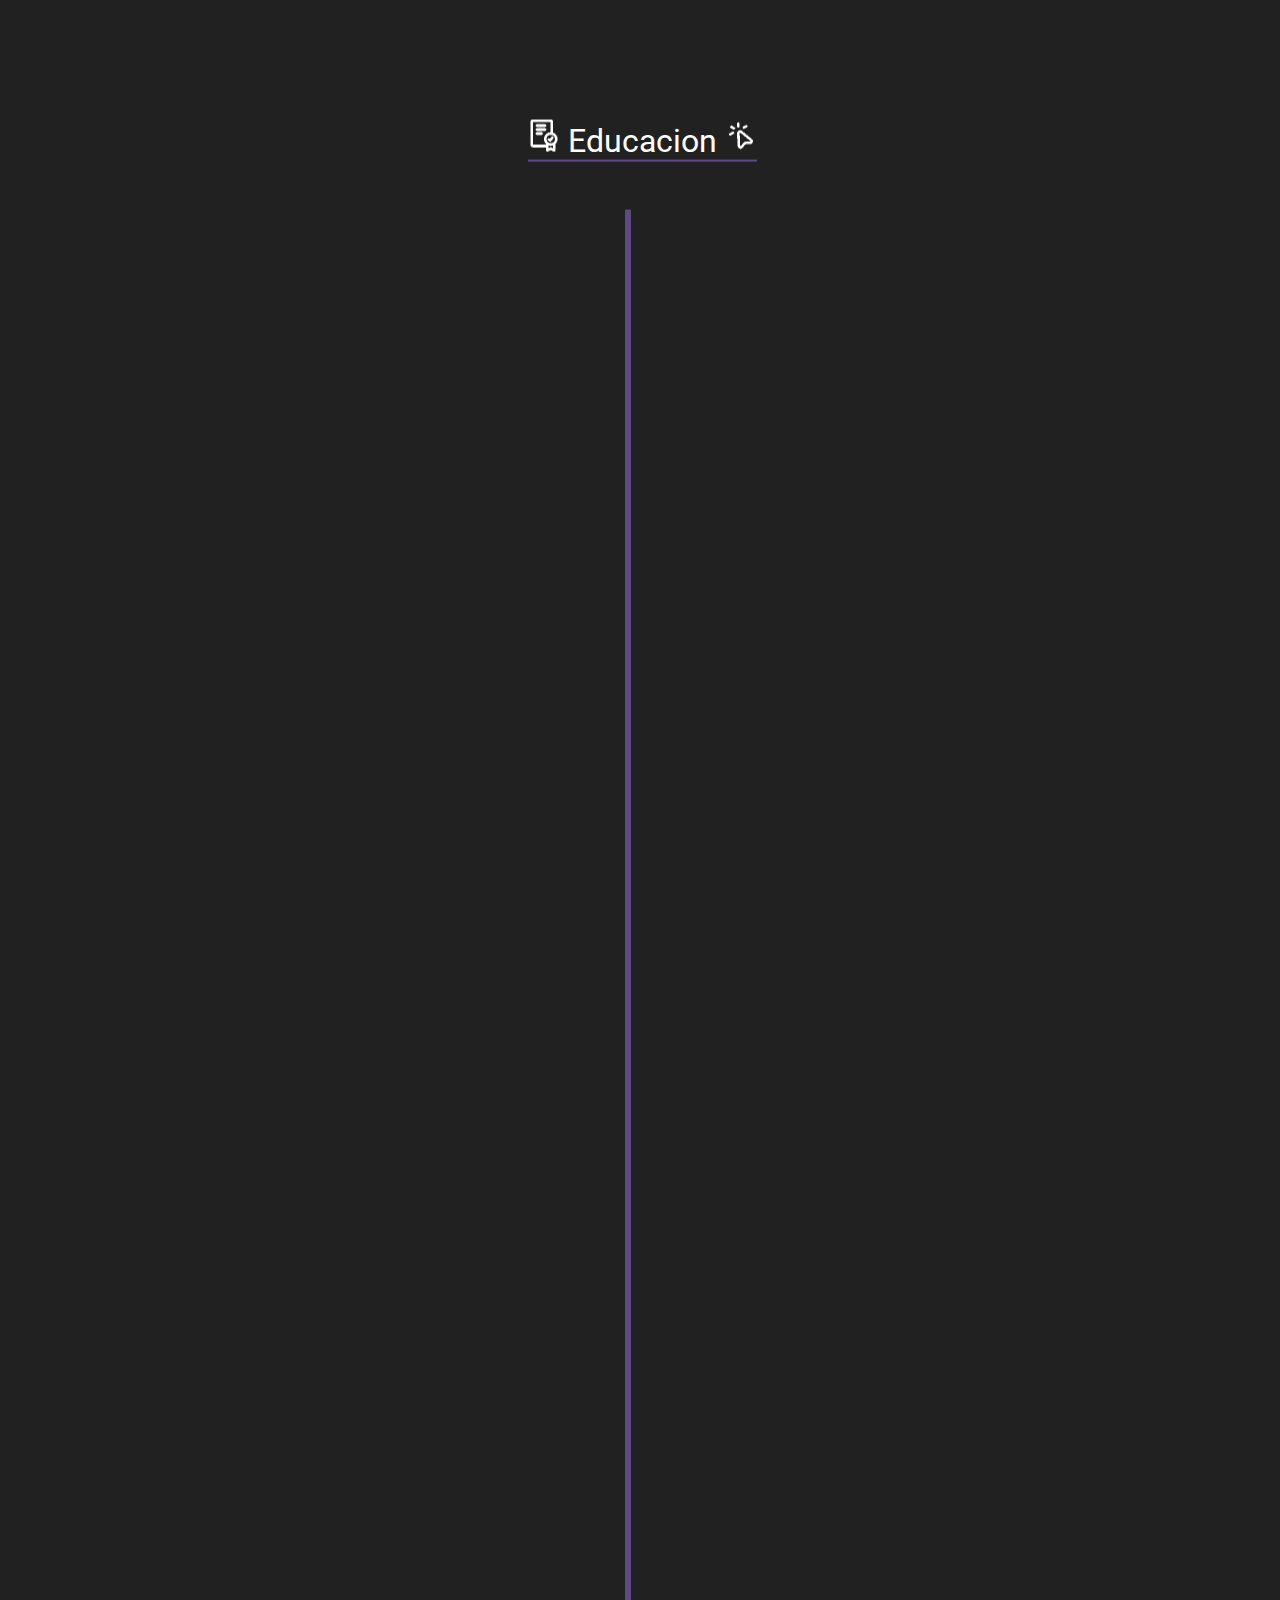
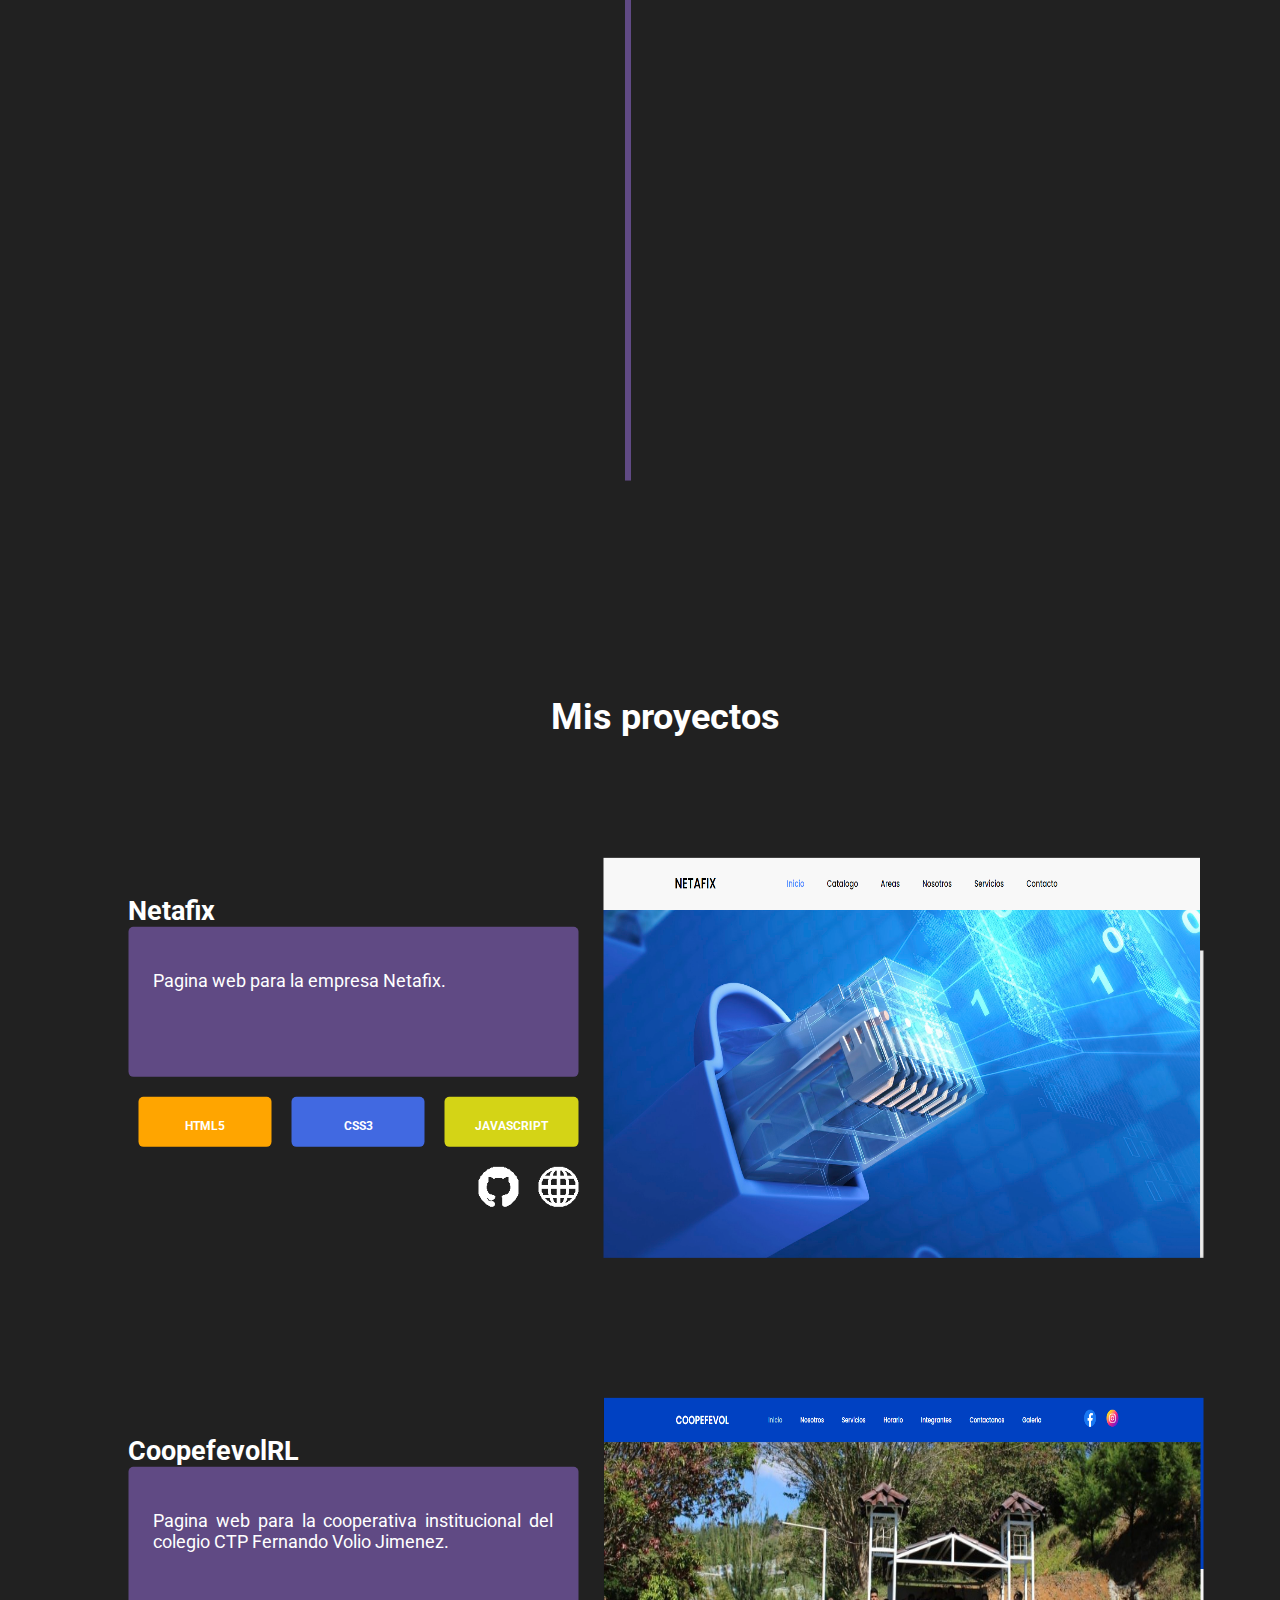
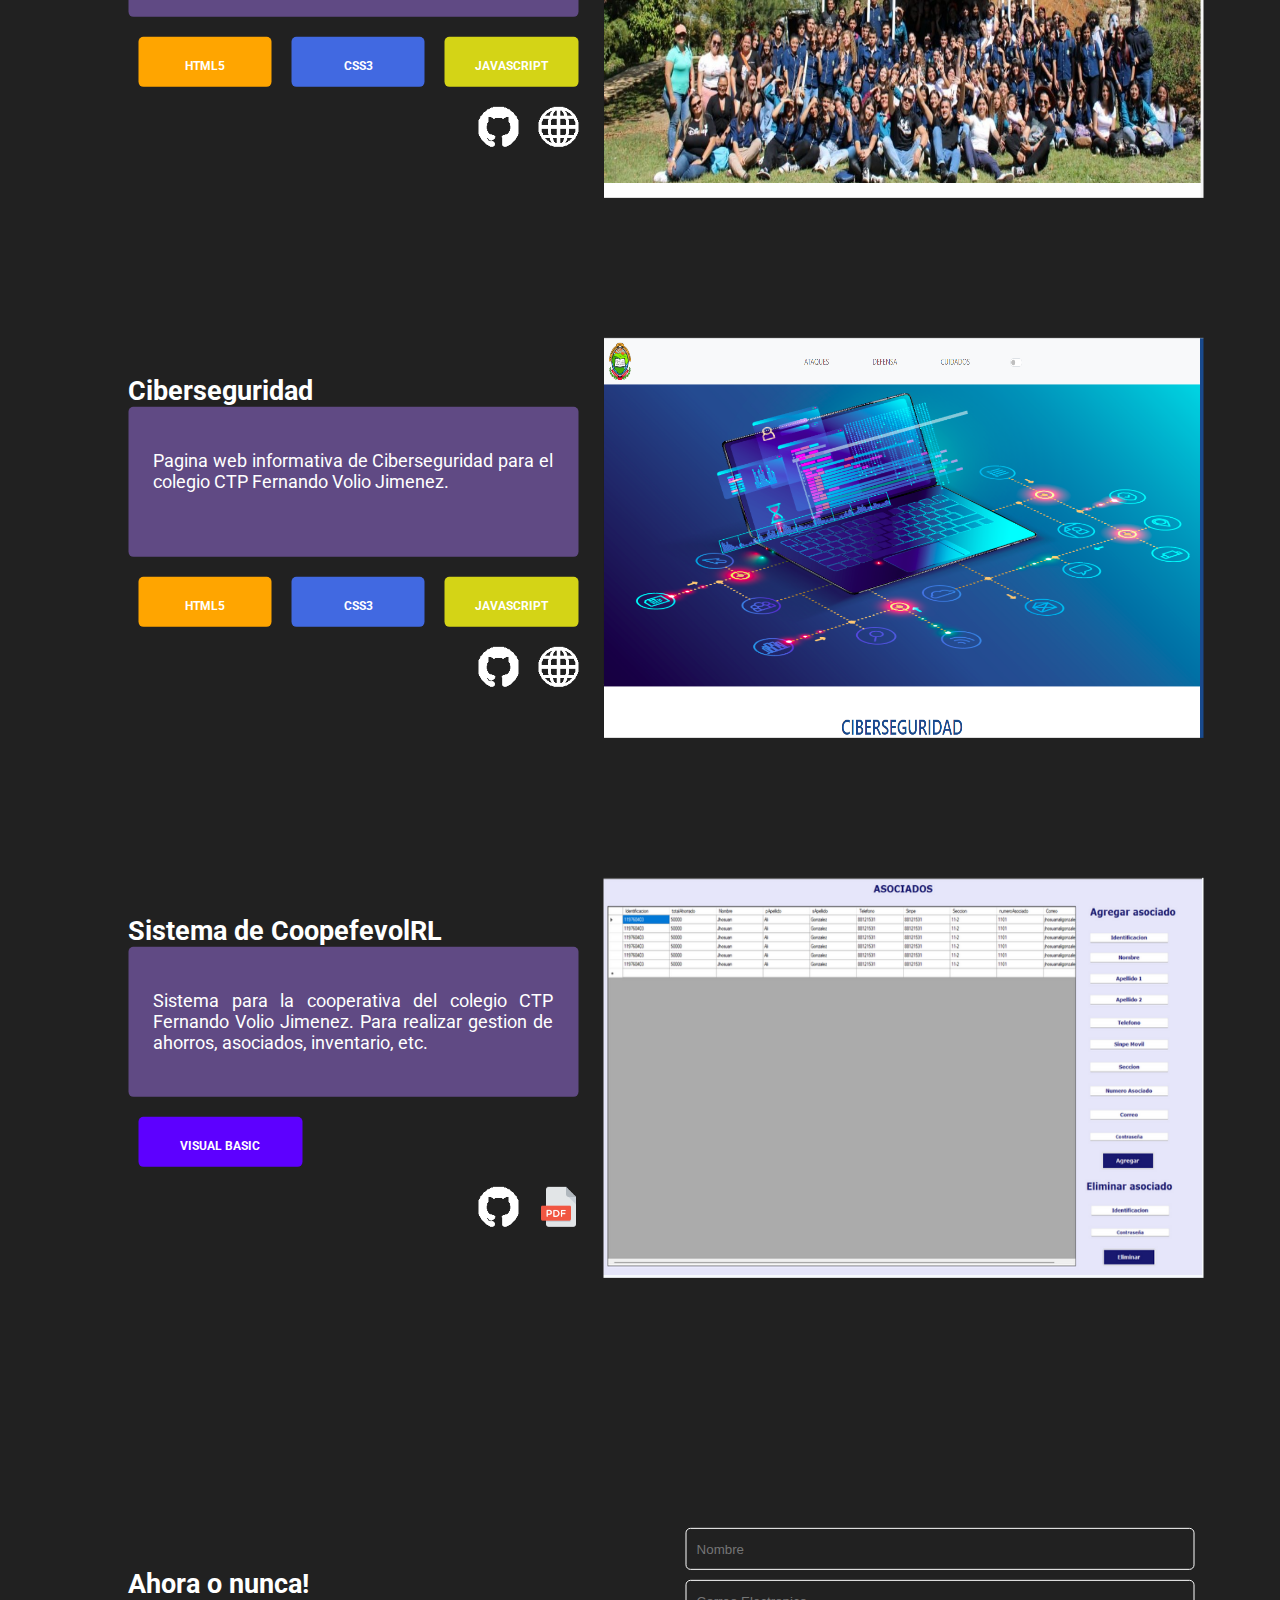
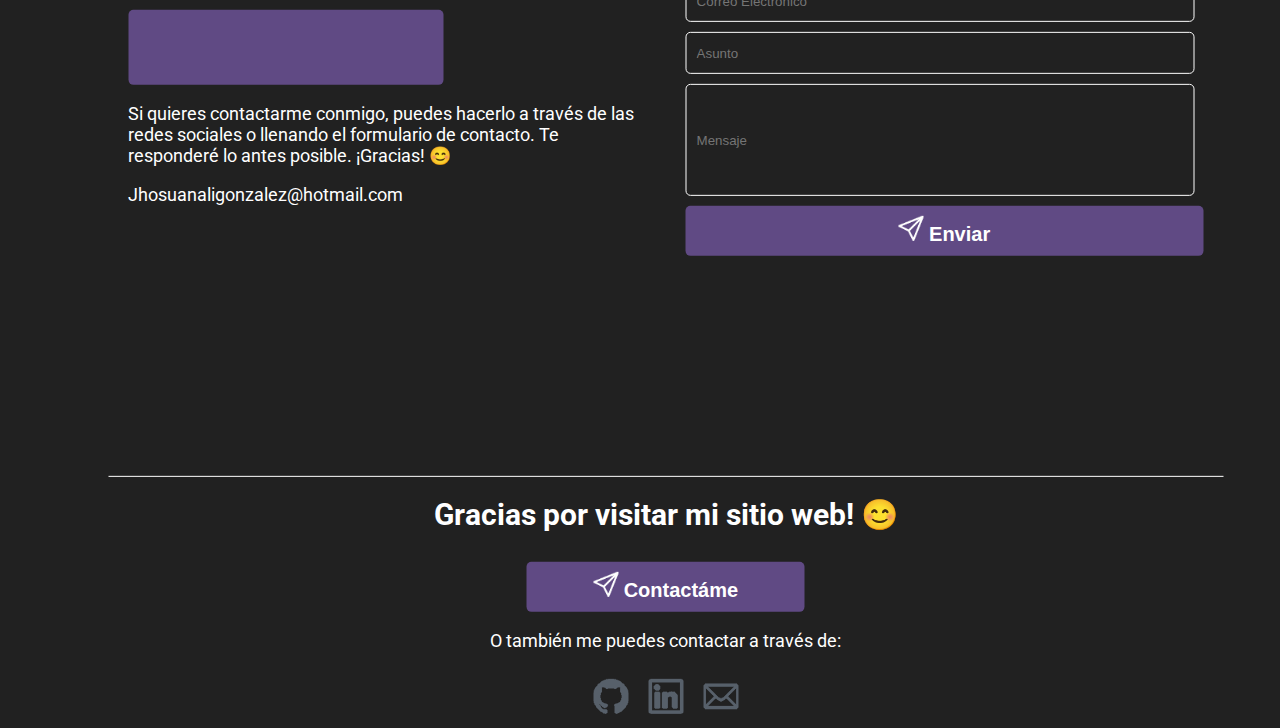
==== commit ce3d6dd7: "Update Portafolio.html" ====
--- a/Portafolio.html
+++ b/Portafolio.html
@@ -464,9 +464,16 @@
                     <div class="div1">
                         <h2 class="ahora">Ahora o nunca!</h2>
                         <div class="contact">
-                            <h1 class="con">Contactáme</h1>
-                        </div>
-                        <p class="parrafo">Si quieres contactarme conmigo, puedes hacerlo a través de las redes sociales o llenando el
+
+                            <h1>
+                                <p href="" class="typewrite" data-period="2000"
+                                    data-type='[ "Contactáme"]'>
+                                    <span class="wrap"></span>
+                            </p>
+                            </h1>
+                        </div>
+                        <p class="parrafo">Si quieres contactarme conmigo, puedes hacerlo a través de las redes sociales
+                            o llenando el
                             formulario de contacto. Te responderé lo antes posible. ¡Gracias! 😊</p>
                         <p class="correo">Jhosuanaligonzalez@hotmail.com</p>
                     </div>
--- a/index.css
+++ b/index.css
@@ -5,9 +5,20 @@
     font-size: 18px;
     background-color: #212121;
     color: #fff;
-}
-
-
+    overflow-x: hidden;
+}
+
+::-webkit-scrollbar {
+    width: 15px;
+    background-color: #f5f5f5;
+  }
+  
+  ::-webkit-scrollbar-thumb {
+    background-color: #604A84;
+    height: 200px;
+    border-radius: 20px;
+}
+  
 .navbar {
     background-color: transparent;
     display: flex;
@@ -29,9 +40,9 @@
 }
 
 .navbar-menu li {
-
+    margin-top: 20px;
     display: inline-block;
-    margin-left: 5px;
+    margin-left: 10px;
     padding-bottom: 25px;
 }
 
@@ -39,7 +50,7 @@
     margin-left: 0;
 }
 
-.navbar-menu a {
+.links-menu {
     text-decoration: none;
     color: #fff;
 }
@@ -47,7 +58,7 @@
 .bienvenida {
     width: 600px;
     position: absolute;
-    top: 300px;
+    top: 40%;
     left: 50%;
     transform: translate(-50%, -50%);
     text-align: center;
@@ -471,25 +482,20 @@
 
 .card h2 {
     margin: 10px 0;
+    text-align: center;
 }
 
 .trayectoria-titulo {
     position: absolute;
-    top: 3950px;
-    left: 50%;
-    transform: translate(-50%, -50%);
-}
-
-.trayectoria {
-    position: absolute;
-    top: 4360px;
-    left: 52%;
-    transform: translate(-50%, -50%);
-    display:none;
-}
+    top: 3900px;
+    left: 50%;
+    transform: translate(-50%, -50%);
+}
+
+
 .trayectoria2 {
     position: absolute;
-    top: 4960px;
+    top: 5025px;
     left: 52%;
     transform: translate(-50%, -50%);
 }
@@ -497,18 +503,12 @@
     border-bottom: 2px solid #604A84;
 }
 
-.educacion {
-    text-decoration: none;
-    color: #fff;
-    font-size: 32px;
-    margin: 0 20px;
-}
 
 .certificaciones {
     text-decoration: none;
     color: #fff;
     font-size: 32px;
-    margin: 0 20px;
+    margin: 0 60px;
 }
 
 .botones-trayectoria a img {
@@ -560,7 +560,7 @@
 }
 
 .left-container {
-    left: -100px;
+    left: -200px;
 }
 
 .right-container {
@@ -637,7 +637,7 @@
 
 .proyectos{
     position: absolute;
-    top: 7450px;
+    top: 7680px;
     left: 52%;
     transform: translate(-50%, -50%);
 }
@@ -715,7 +715,6 @@
     padding: 5px;
     padding-left: 10px;
 }
-
 .contact{
     background-color: #604A84;
     border-radius: 5px;
@@ -743,7 +742,7 @@
 }
 
 .form:focus{
-    background-color: white;
+    background-color: #604A84;
 }
 
 .contactameBtn2{
@@ -773,4 +772,1276 @@
 .iconosBtn img{
     height: 35px;
     width: 35px;
-}+}
+
+
+
+/* Estilos para tablets y pantallas pequeñas */
+@media screen and (min-width: 769px) and (max-width:1400px) {
+    .navbar{
+        display: none;
+    }
+
+    .bienvenida {
+        width: 600px;
+        position: absolute;
+        top: 25%;
+        left: 50%;
+        transform: translate(-50%, -50%);
+        text-align: center;
+    }
+    
+    .saludo {
+        font-weight: 600;
+        font-size: 22px;
+    }
+    
+    .titulo {
+        font-size: 100px;
+        letter-spacing: 10px;
+        margin-top: 10px;
+        margin-bottom: 10px;
+        font-weight: bolder;
+        color: white;
+        z-index: 1;
+        /* Coloca el texto sobre el círculo */
+        animation: colorChange 8s linear infinite alternate;
+        /* Animación para cambiar el color de las letras */
+    }
+
+
+    
+    .contactame {
+        height: 65px;
+        width: 250px;
+        border: 0px solid;
+        font-size: 25px;
+        font-weight: bold;
+        color: white;
+        background-color: #604A84;
+        border-radius: 5px;
+        margin: 10px;
+    }
+    
+    .contactame:hover {
+        transform: scale(1.05);
+        /* Aumenta el tamaño al 105% cuando se pasa el cursor sobre la tarjeta */
+    }
+    
+    .curriculum {
+        height: 65px;
+        width: 250px;
+        border: 0px solid;
+        font-size: 25px;
+        font-weight: bold;
+        color: white;
+        background-color: #604A84;
+        border-radius: 5px;
+        margin: 10px;
+    }
+    
+    .curriculum:hover {
+        transform: scale(1.05);
+        /* Aumenta el tamaño al 105% cuando se pasa el cursor sobre la tarjeta */
+    }
+    
+    .icon-container {
+        width: 600px;
+        position: absolute;
+        top: 58%;
+        left: 68%;
+        display: flex;
+        transform: translate(-50%, -50%);
+        text-align: center;
+    }
+    
+    .linea {
+        display: none;
+    }
+    .boton {
+        height: 400px;
+        width: 400px;
+        position: absolute;
+        top: 755px;
+        left: 50%;
+        transform: translate(-50%, -50%);
+        text-align: center;
+    }
+    
+.contenedor {
+    position: absolute;
+    top: 1400px;
+    left: 50%;
+    transform: translate(-50%, -50%);
+}
+
+/* Estilo para la imagen */
+.imagen {
+    position: absolute;
+    top: 450px;
+    left: 50%;
+    transform: translate(-50%, -50%);
+    margin-right: 50px; 
+    border-radius: 50%;
+    overflow: hidden;
+    box-shadow: 0 0 20px 0 gold;
+}
+
+.imagen:hover {
+    transform: scale(1.05);
+    /* Aumenta el tamaño al 105% cuando se pasa el cursor sobre la tarjeta */
+    box-shadow: 0 8px 16px 0 rgb(255, 231, 97);
+    /* Cambia la sombra */
+}
+
+/* Estilo para la imagen dentro del borde */
+.foto {
+    display: block;
+    width: 300px;
+    /* Ajusta el tamaño de la imagen según tus necesidades */
+    height: 300px;
+    /* Para mantener la proporción de aspecto de la imagen */
+    border-radius: 50%;
+    /* Hace que la imagen sea circular */
+}
+
+/* Estilo para el borde giratorio */
+.imagen::before {
+    content: "";
+    position: absolute;
+    top: -5px;
+    right: -5px;
+    bottom: -5px;
+    left: -5px;
+    border: 9px solid gold;
+    /* Color del borde dorado */
+    border-radius: 50%;
+    /* Hace que el borde sea circular */
+    animation: girar 10s linear infinite;
+    /* Animación para hacer que el borde gire */
+}
+
+.acerca {
+    position: absolute;
+    top: 1000px;
+    left: 50%;
+    font-size: 25px;
+    transform: translate(-50%, -50%);
+}
+.texto {
+    /* Puedes ajustar este valor para cambiar la proporción de la imagen y el texto */
+    width: 50vh;
+    padding-top:620px;
+    font-size: 20px;
+    text-align: justify;
+}
+
+.idiomas {
+    position: absolute;
+    top: 2950px;
+    transform: translate(-50%, -50%);
+    width: 90%;
+    display: block;
+}
+
+.idiomas-titulo {
+    position: absolute;
+    top: 1980px;
+    left: 50%;
+    transform: translate(-50%, -50%);
+
+}
+
+.idiom {
+    height: 200px;
+    width: 100%;
+    margin-left: 0px;
+    border-radius: 10px;
+}
+
+.cont-img:hover {
+    transform: scale(1.05);
+    /* Aumenta el tamaño al 105% cuando se pasa el cursor sobre la tarjeta */
+    box-shadow: 0 8px 16px 0 rgba(43, 43, 43, 0.2);
+    /* Cambia la sombra */
+}
+
+
+.cont-img {
+    height: 400px;
+    width: 60%;
+    background-color: rgb(41, 41, 41);
+    border-radius: 10px;
+    /* Bordes redondeados */
+    margin: 40px 200px;
+    /* Margen exterior */
+    box-shadow: 0 4px 8px 0 rgba(0, 0, 0, 0.2);
+    /* Sombra */
+}
+
+.cont-img h1 {
+    text-align: center;
+    font-size: 30px;
+}
+
+.habilidades-titulo {
+    position: absolute;
+    top: 3900px;
+    left: 50%;
+    transform: translate(-50%, -50%);
+}
+
+.habilidades {
+    position: absolute;
+    top: 3180px;
+    left: 50%;
+    transform: translate(-50%, -50%);
+}
+
+/* Estilo para el contenedor de secciones */
+.section-container {
+    position: absolute;
+    top: 4025px;
+    width: 100%;
+    height: 300px;
+    transform: translate(-50%, -50%);
+    display: block;
+    justify-content: space-around;
+    /* Distribuir las secciones uniformemente en el espacio */
+    gap: 20px;
+    /* Espacio entre las secciones */
+    flex-wrap: wrap;
+    margin-top: 60px;
+    /* Espacio entre las filas de secciones */
+}
+
+/* Estilo para el contenedor de secciones */
+.section-container2 {
+    position: absolute;
+    top: 4865px;
+    width: 100%;
+    height: 300px;
+    transform: translate(-50%, -50%);
+    display: block;
+    justify-content: space-around;
+    /* Distribuir las secciones uniformemente en el espacio */
+    gap: 20px;
+    /* Espacio entre las secciones */
+    flex-wrap: wrap;
+    margin-top: 200px;
+    /* Espacio entre las filas de secciones */
+}
+
+/* Estilo para cada sección individual */
+.section {
+    width: 90%;
+    /* Ancho del 50% con espacio entre secciones */
+    background-color: rgb(41, 41, 41);
+    border-radius: 5px;
+    padding: 20px;
+    margin-left: 5%;
+    margin-top: 50px;
+    text-align: center;
+    box-sizing: border-box;
+    /* Incluir el borde en el ancho total */
+}
+
+.section:hover {
+    transform: scale(1.01);
+    /* Aumenta el tamaño al 105% cuando se pasa el cursor sobre la tarjeta */
+    box-shadow: 0 8px 16px 0 rgba(43, 43, 43, 0.2);
+    /* Cambia la sombra */
+}
+
+/* Estilo para las imágenes dentro de las secciones */
+.section img {
+    max-width: 100%;
+    border-radius: 5px;
+    /* Bordes redondeados para las imágenes */
+}
+
+/* Estilo para el texto dentro de las secciones */
+.section p {
+    font-size: 1em;
+    color: #fff;
+}
+
+/* Estilo para el contenedor de etiquetas */
+.etiquetas {
+    display: flex;
+    justify-content: center;
+    margin-top: 20px;
+}
+
+/* Estilo para cada etiqueta */
+.etiqueta {
+    background-color: #57606A;
+    width: calc(40% - 20px);
+    /* Ancho del 25% con espacio entre etiquetas */
+    border-radius: 5px;
+    text-align: center;
+    height: 70px;
+
+}
+
+/* Limitar a 4 etiquetas por fila */
+.etiqueta:nth-child(4n + 1) {
+    margin-left: 10px;
+    /* Reiniciar el margen izquierdo en cada fila */
+}
+
+/* Estilo para el hover */
+.etiqueta:hover {
+    transform: scale(1.05);
+    box-shadow: 0 8px 16px 0 rgba(43, 43, 43, 0.2);
+}
+
+
+.habilidades-blandas-titulo {
+    position: absolute;
+    top: 6260px;
+    left: 50%;
+    transform: translate(-50%, -50%);
+    text-align: center;
+}
+
+.habilidades-blandas {
+    position: absolute;
+    top: 6450px;
+    width: 100%;
+    height: 300px;
+    transform: translate(-50%, -50%);
+    display: block;
+    justify-content: space-around;
+    /* Distribuir las secciones uniformemente en el espacio */
+    gap: 20px;
+    /* Espacio entre las secciones */
+    flex-wrap: wrap;
+    margin-top: 60px;
+    margin-left: 50px;
+    /* Espacio entre las filas de secciones */
+}
+
+.card {
+    width: 85%;
+    height: 200px;
+    margin: 30px 50px 0 20px;
+    text-align: center;
+    background-color: rgb(41, 41, 41);
+    border-radius: 5px;
+}
+
+.card:hover {
+    transform: scale(1.05);
+    box-shadow: 0 8px 16px 0 rgba(43, 43, 43, 0.2);
+}
+
+.card img {
+    margin-top: 25px;
+    width: 70px;
+    height: 70px;
+    height: auto;
+}
+
+.card h2 {
+    margin: 10px 0;
+    text-align: center;
+}
+
+
+
+.trayectoria-titulo {
+    position: absolute;
+    top: 7950px;
+    left: 50%;
+    transform: translate(-50%, -50%);
+    text-align: center;
+}
+.trayectoria2 {
+    position: absolute;
+    top: 9125px;
+    left: 51%;
+    transform: translate(-50%, -50%);
+}
+.active {
+    border-bottom: 2px solid #604A84;
+}
+
+.certificaciones {
+    text-decoration: none;
+    color: #fff;
+    font-size: 32px;
+    margin: 0 150px;
+}
+
+.botones-trayectoria a img {
+    height: 32px;
+    width: 32px;
+}
+
+.timeline {
+    position: relative;
+    max-width: 1200px;
+    right:5%;
+    margin: 50px auto;
+}
+
+.container {
+    padding: 25px 50px;
+    position: relative;
+    width: 450px;
+    animation: movedown 1s linear forwards;
+    opacity: 0;
+}
+
+
+
+.container:nth-child(1){
+    animation-delay: 0s;
+}
+.container:nth-child(2){
+    animation-delay: 1s;
+}
+
+.text-box {
+    padding: 20px 30px;
+    background-color: #fff;
+    color: #212121;
+    position: relative;
+    border-radius: 6px;
+    font-size: 15px;
+    width: 100%;
+}
+
+.left-container {
+    left: -270px;
+}
+
+.right-container {
+    left: 51%;
+}
+
+.container img {
+    position: absolute;
+    width: 40px;
+    border-radius: 50%;
+    right: -20px;
+    top: 25px;
+    z-index: 10;
+}
+
+.right-container img {
+    left: -20px;
+}
+
+.timeline::after {
+    content: '';
+    position: absolute;
+    width: 6px;
+    height: 100%;
+    background-color: #604A84;
+    top: 0;
+    left: 50%;
+    margin-left: -0px;
+    z-index: -1;
+    animation: moveline 4s linear forwards;
+}
+
+
+.text-box h2 {
+    font-weight: 600;
+}
+
+.text-box small {
+    display: inline-block;
+    margin-bottom: 15px;
+}
+
+.left-container-arrow{
+    height: 0;
+    width: 0;
+    position: absolute;
+    top: 28px;
+    z-index: 1;
+    border-top: 15px solid transparent;
+    border-bottom: 15px solid transparent;
+    border-left: 15px solid #fff;
+    right: -15px;
+}
+
+.right-container-arrow{
+    height: 0;
+    width: 0;
+    position: absolute;
+    top: 28px;
+    z-index: 1;
+    border-top: 15px solid transparent;
+    border-bottom: 15px solid transparent;
+    border-right: 15px solid #fff;
+    left: -15px;
+}
+.proyectos{
+    position: absolute;
+    top: 11900px;
+    left: 52%;
+    transform: translate(-50%, -50%);
+}
+
+.container5 {
+    display: flex;
+    align-items: center;
+    justify-content: flex-end;
+    padding: 20px;
+    margin-top: 100px;
+}
+
+.content {
+    flex: 1;
+    text-align: right;
+
+}
+
+h2 {
+    margin: 0;
+    text-align: left;
+}
+
+.text-box5 {
+    padding: 25px;
+    text-align: justify;
+    background-color: #604A84;
+    width: 400px;
+    border-radius: 5px;
+    height: 100px;
+    margin-right: 25px;
+}
+
+.icons {
+    display: flex;
+    margin-top: 10px;
+    margin-right: 15px;
+}
+
+.fa {
+    font-size: 24px;
+    margin-right: 10px;
+}
+
+.proyecto-imagen{
+    height: 400px;
+    width: 600px;
+}
+
+.links{
+    display: flex;
+    margin-left: 340px;
+}
+
+ /* Estilo para los divs */
+ .contenedores{
+    margin-top: 200px;
+    display: flex; /* Utilizamos flexbox para alinear los divs */
+}
+
+.div1, .div2 {
+    width: 50%; /* Asignamos un ancho del 50% para que ocupen la mitad del contenedor */
+    padding: 20px; /* Añadimos un espacio de relleno para separar los contenidos */
+}
+.div1{
+    margin-top: 50px;
+}
+.form{
+    height: 30px;
+    width: 95%;
+    margin-top: 10px;
+    color: gray;
+    background-color: transparent;
+    border: solid 1px #fff;
+    border-radius: 5px;
+    padding: 5px;
+    padding-left: 10px;
+}
+.contact{
+    background-color: #604A84;
+    border-radius: 5px;
+    height: 75px;
+    padding-left: 15px;
+    display: flex;
+    align-items: center;
+    margin: 10px 0;
+    width: 300px;
+}
+#Mensaje{
+    height: 100px;
+}
+.contactameBtn{
+    height: 50px;
+    width: 100%;
+    border: 0px solid;
+    font-size: 20px;
+    text-align: center;
+    font-weight: bold;
+    color: white;
+    background-color: #604A84;
+    border-radius: 5px;
+    margin-top: 10px;
+}
+
+.form:focus{
+    background-color: #604A84;
+}
+
+.contactameBtn2{
+    height: 50px;
+    width: 25%;
+    border: 0px solid;
+    font-size: 20px;
+    text-align: center;
+    font-weight: bold;
+    color: white;
+    background-color: #604A84;
+    border-radius: 5px;
+    margin-top: 10px;
+}
+
+.footer{
+    border-top: 1px solid white;
+    margin-top: 200px;
+    text-align: center;
+}
+
+.iconosBtn{
+    display: flex;
+    justify-content: center;
+}
+
+.iconosBtn img{
+    height: 35px;
+    width: 35px;
+}
+
+
+  }
+  
+  /* Estilos para dispositivos móviles y pantallas aún más pequeñas */
+  @media (max-width: 768px) {
+    .navbar{
+        display: none;
+    }
+
+    .titulo{
+        font-size: 60px;
+    }
+    .icon-container {
+        width: 600px;
+        position: absolute;
+        top: 80%;
+        left: 107%;
+        display: flex;
+        transform: translate(-50%, -50%);
+        text-align: center;
+    }
+    
+    .linea {
+        display: none;
+    }
+    .boton {
+        height: 400px;
+        width: 400px;
+        position: absolute;
+        top: 700px;
+        left: 50%;
+        transform: translate(-50%, -50%);
+        text-align: center;
+    }
+    
+.contenedor {
+    position: absolute;
+    top: 1200px;
+    left: 50%;
+    transform: translate(-50%, -50%);
+}
+
+/* Estilo para la imagen */
+.imagen {
+    position: absolute;
+    top: 430px;
+    left: 50%;
+    transform: translate(-50%, -50%);
+    margin-right: 50px; 
+    border-radius: 50%;
+    overflow: hidden;
+    box-shadow: 0 0 20px 0 gold;
+}
+
+.imagen:hover {
+    transform: scale(1.05);
+    /* Aumenta el tamaño al 105% cuando se pasa el cursor sobre la tarjeta */
+    box-shadow: 0 8px 16px 0 rgb(255, 231, 97);
+    /* Cambia la sombra */
+}
+
+/* Estilo para la imagen dentro del borde */
+.foto {
+    display: block;
+    width: 300px;
+    /* Ajusta el tamaño de la imagen según tus necesidades */
+    height: 300px;
+    /* Para mantener la proporción de aspecto de la imagen */
+    border-radius: 50%;
+    /* Hace que la imagen sea circular */
+}
+
+/* Estilo para el borde giratorio */
+.imagen::before {
+    content: "";
+    position: absolute;
+    top: -5px;
+    right: -5px;
+    bottom: -5px;
+    left: -5px;
+    border: 9px solid gold;
+    /* Color del borde dorado */
+    border-radius: 50%;
+    /* Hace que el borde sea circular */
+    animation: girar 10s linear infinite;
+    /* Animación para hacer que el borde gire */
+}
+
+.acerca {
+    position: absolute;
+    top: 750px;
+    left: 50%;
+    font-size: 25px;
+    transform: translate(-50%, -50%);
+}
+.texto {
+    /* Puedes ajustar este valor para cambiar la proporción de la imagen y el texto */
+    width: 50vh;
+    padding-top:590px;
+    font-size: 20px;
+    text-align: justify;
+}
+
+.idiomas {
+    position: absolute;
+    top: 2850px;
+    transform: translate(-50%, -50%);
+    width: 90%;
+    display: block;
+}
+
+.idiomas-titulo {
+    position: absolute;
+    top: 1925px;
+    left: 50%;
+    transform: translate(-50%, -50%);
+
+}
+
+.idiom {
+    height: 200px;
+    width: 100%;
+    margin-left: 0px;
+    border-radius: 10px;
+}
+
+.cont-img:hover {
+    transform: scale(1.05);
+    /* Aumenta el tamaño al 105% cuando se pasa el cursor sobre la tarjeta */
+    box-shadow: 0 8px 16px 0 rgba(43, 43, 43, 0.2);
+    /* Cambia la sombra */
+}
+
+
+.cont-img {
+    height: 400px;
+    width: 90%;
+    background-color: rgb(41, 41, 41);
+    border-radius: 10px;
+    /* Bordes redondeados */
+    margin: 40px 20px;
+    /* Margen exterior */
+    box-shadow: 0 4px 8px 0 rgba(0, 0, 0, 0.2);
+    /* Sombra */
+}
+
+.cont-img h1 {
+    text-align: center;
+    font-size: 30px;
+}
+
+.habilidades-titulo {
+    position: absolute;
+    top: 3800px;
+    left: 50%;
+    transform: translate(-50%, -50%);
+}
+
+.habilidades {
+    position: absolute;
+    top: 3180px;
+    left: 50%;
+    transform: translate(-50%, -50%);
+}
+
+/* Estilo para el contenedor de secciones */
+.section-container {
+    position: absolute;
+    top: 3925px;
+    width: 100%;
+    height: 300px;
+    transform: translate(-50%, -50%);
+    display: block;
+    justify-content: space-around;
+    /* Distribuir las secciones uniformemente en el espacio */
+    gap: 20px;
+    /* Espacio entre las secciones */
+    flex-wrap: wrap;
+    margin-top: 60px;
+    /* Espacio entre las filas de secciones */
+}
+
+/* Estilo para el contenedor de secciones */
+.section-container2 {
+    position: absolute;
+    top: 4765px;
+    width: 100%;
+    height: 300px;
+    transform: translate(-50%, -50%);
+    display: block;
+    justify-content: space-around;
+    /* Distribuir las secciones uniformemente en el espacio */
+    gap: 20px;
+    /* Espacio entre las secciones */
+    flex-wrap: wrap;
+    margin-top: 200px;
+    /* Espacio entre las filas de secciones */
+}
+
+/* Estilo para cada sección individual */
+.section {
+    width: 90%;
+    /* Ancho del 50% con espacio entre secciones */
+    background-color: rgb(41, 41, 41);
+    border-radius: 5px;
+    padding: 20px;
+    margin-left: 5%;
+    margin-top: 50px;
+    text-align: center;
+    box-sizing: border-box;
+    /* Incluir el borde en el ancho total */
+}
+
+.section:hover {
+    transform: scale(1.01);
+    /* Aumenta el tamaño al 105% cuando se pasa el cursor sobre la tarjeta */
+    box-shadow: 0 8px 16px 0 rgba(43, 43, 43, 0.2);
+    /* Cambia la sombra */
+}
+
+/* Estilo para las imágenes dentro de las secciones */
+.section img {
+    max-width: 100%;
+    border-radius: 5px;
+    /* Bordes redondeados para las imágenes */
+}
+
+/* Estilo para el texto dentro de las secciones */
+.section p {
+    font-size: 1em;
+    color: #fff;
+}
+
+/* Estilo para el contenedor de etiquetas */
+.etiquetas {
+    display: flex;
+    justify-content: center;
+    margin-top: 20px;
+}
+
+/* Estilo para cada etiqueta */
+.etiqueta {
+    background-color: #57606A;
+    width: calc(40% - 20px);
+    /* Ancho del 25% con espacio entre etiquetas */
+    border-radius: 5px;
+    text-align: center;
+    height: 70px;
+
+}
+
+/* Limitar a 4 etiquetas por fila */
+.etiqueta:nth-child(4n + 1) {
+    margin-left: 10px;
+    /* Reiniciar el margen izquierdo en cada fila */
+}
+
+/* Estilo para el hover */
+.etiqueta:hover {
+    transform: scale(1.05);
+    box-shadow: 0 8px 16px 0 rgba(43, 43, 43, 0.2);
+}
+
+
+.habilidades-blandas-titulo {
+    position: absolute;
+    top: 6160px;
+    left: 50%;
+    transform: translate(-50%, -50%);
+    text-align: center;
+}
+
+.habilidades-blandas {
+    position: absolute;
+    top: 6350px;
+    width: 100%;
+    height: 300px;
+    transform: translate(-50%, -50%);
+    display: block;
+    justify-content: space-around;
+    /* Distribuir las secciones uniformemente en el espacio */
+    gap: 20px;
+    /* Espacio entre las secciones */
+    flex-wrap: wrap;
+    margin-top: 60px;
+    /* Espacio entre las filas de secciones */
+}
+
+.card {
+    width: 85%;
+    height: 200px;
+    margin: 30px 50px 0 20px;
+    text-align: center;
+    background-color: rgb(41, 41, 41);
+    border-radius: 5px;
+}
+
+.card:hover {
+    transform: scale(1.05);
+    box-shadow: 0 8px 16px 0 rgba(43, 43, 43, 0.2);
+}
+
+.card img {
+    margin-top: 25px;
+    width: 70px;
+    height: 70px;
+    height: auto;
+}
+
+.card h2 {
+    margin: 10px 0;
+    text-align: center;
+}
+
+
+
+.trayectoria-titulo {
+    position: absolute;
+    top: 7850px;
+    left: 50%;
+    transform: translate(-50%, -50%);
+    text-align: center;
+}
+.trayectoria2 {
+    position: absolute;
+    top: 9150px;
+    left: 52%;
+    transform: translate(-50%, -50%);
+}
+.active {
+    border-bottom: 2px solid #604A84;
+}
+
+.certificaciones {
+    text-decoration: none;
+    color: #fff;
+    font-size: 32px;
+    margin: 0 55px;
+}
+
+.botones-trayectoria a img {
+    height: 32px;
+    width: 32px;
+}
+
+.timeline {
+    position: relative;
+    max-width: 1200px;
+    right: 45%;
+    margin: 50px auto;
+}
+
+.container {
+    padding: 25px 50px;
+    position: relative;
+    width: 250px;
+    animation: movedown 1s linear forwards;
+    opacity: 0;
+}
+
+
+
+.container:nth-child(1){
+    animation-delay: 0s;
+}
+.container:nth-child(2){
+    animation-delay: 1s;
+}
+
+.text-box {
+    padding: 20px 30px;
+    background-color: #fff;
+    color: #212121;
+    position: relative;
+    border-radius: 6px;
+    font-size: 15px;
+    width: 100%;
+}
+
+.left-container {
+    left: -100px;
+}
+
+.right-container {
+    left: 51%;
+}
+
+.container img {
+    position: absolute;
+    width: 40px;
+    border-radius: 50%;
+    right: -20px;
+    top: 25px;
+    z-index: 10;
+}
+
+.right-container img {
+    left: -20px;
+}
+
+.timeline::after {
+    content: '';
+    position: absolute;
+    width: 6px;
+    height: 100%;
+    background-color: #604A84;
+    top: 0;
+    left: 50%;
+    margin-left: -0px;
+    z-index: -1;
+    animation: moveline 4s linear forwards;
+}
+
+
+.text-box h2 {
+    font-weight: 600;
+}
+
+.text-box small {
+    display: inline-block;
+    margin-bottom: 15px;
+}
+
+.left-container-arrow{
+    height: 0;
+    width: 0;
+    position: absolute;
+    top: 28px;
+    z-index: 1;
+    border-top: 15px solid transparent;
+    border-bottom: 15px solid transparent;
+    border-left: 15px solid #fff;
+    right: -15px;
+}
+
+.right-container-arrow{
+    height: 0;
+    width: 0;
+    position: absolute;
+    top: 28px;
+    z-index: 1;
+    border-top: 15px solid transparent;
+    border-bottom: 15px solid transparent;
+    border-right: 15px solid #fff;
+    left: -15px;
+}
+
+.proyectos{
+    position: absolute;
+    top: 12450px;
+    left: 52%;
+    transform: translate(-50%, -50%);
+}
+
+.container5 {
+    display: block;
+    align-items: center;
+    justify-content: flex-end;
+    padding: 20px;
+    margin-top: 50px;
+}
+
+.content {
+    flex: 1;
+    text-align: right;
+    width: 100%;
+
+}
+
+h2 {
+    margin: 0;
+    text-align: left;
+}
+
+.text-box5 {
+    text-align: justify;
+    background-color: #604A84;
+    width: 82%;
+    border-radius: 5px;
+    height: 100px;
+}
+.content h2{
+    text-align: center;
+    margin-bottom: 25px;
+}
+.icons {
+    display: flex;
+    margin-top: 10px;
+    width: 99%;
+}
+
+.fa {
+    font-size: 24px;
+    margin-right: 10px;
+}
+
+.proyecto-imagen{
+    height: 300px;
+    width: 96%;
+}
+
+.links{
+    display: flex;
+    margin-left: 225px;
+}
+
+ /* Estilo para los divs */
+ .contenedores{
+    margin-top: 200px;
+    display: flex; /* Utilizamos flexbox para alinear los divs */
+}
+
+ /* Estilo para los divs */
+ .contenedores{
+    margin-top: 50px;
+    display: block; /* Utilizamos flexbox para alinear los divs */
+}
+
+.div1, .div2 {
+    width: 50%; /* Asignamos un ancho del 50% para que ocupen la mitad del contenedor */
+    padding: 20px; /* Añadimos un espacio de relleno para separar los contenidos */
+}
+.div1{
+    margin-top: 50px;
+}
+
+.div1 p{
+    width: 300px;
+    text-align: justify;
+}
+.form{
+    height: 30px;
+    width: 310px;
+    margin-top: 10px;
+    color: gray;
+    background-color: transparent;
+    border: solid 1px #fff;
+    border-radius: 5px;
+    padding: 5px;
+    padding-left: 10px;
+}
+.contact{
+    background-color: #604A84;
+    border-radius: 5px;
+    height: 75px;
+    padding-left: 15px;
+    display: flex;
+    align-items: center;
+    margin: 10px 0;
+    width: 300px;
+}
+#Mensaje{
+    height: 100px;
+}
+.contactameBtn{
+    height: 50px;
+    width: 330px;
+    border: 0px solid;
+    font-size: 20px;
+    text-align: center;
+    font-weight: bold;
+    color: white;
+    background-color: #604A84;
+    border-radius: 5px;
+    margin-top: 10px;
+}
+
+.form:focus{
+    background-color: #604A84;
+}
+
+.contactameBtn2{
+    height: 50px;
+    width: 75%;
+    border: 0px solid;
+    font-size: 20px;
+    text-align: center;
+    font-weight: bold;
+    color: white;
+    background-color: #604A84;
+    border-radius: 5px;
+    margin-top: 10px;
+}
+
+
+.ahora{
+    text-align: center;
+}
+
+.con{
+    text-align: center;
+}
+
+.parrafo{
+text-align: center;
+}
+
+.correo{
+text-align: center;
+}
+
+.footer{
+    border-top: 1px solid white;
+    margin-top: 100px;
+    text-align: center;
+    width: 90%;
+    margin-left: 2.5%;
+    margin-bottom: 25px;
+}
+
+.iconosBtn{
+    display: flex;
+    justify-content: center;
+}
+
+.iconosBtn img{
+    height: 35px;
+    width: 35px;
+}
+
+
+
+
+  }
+  
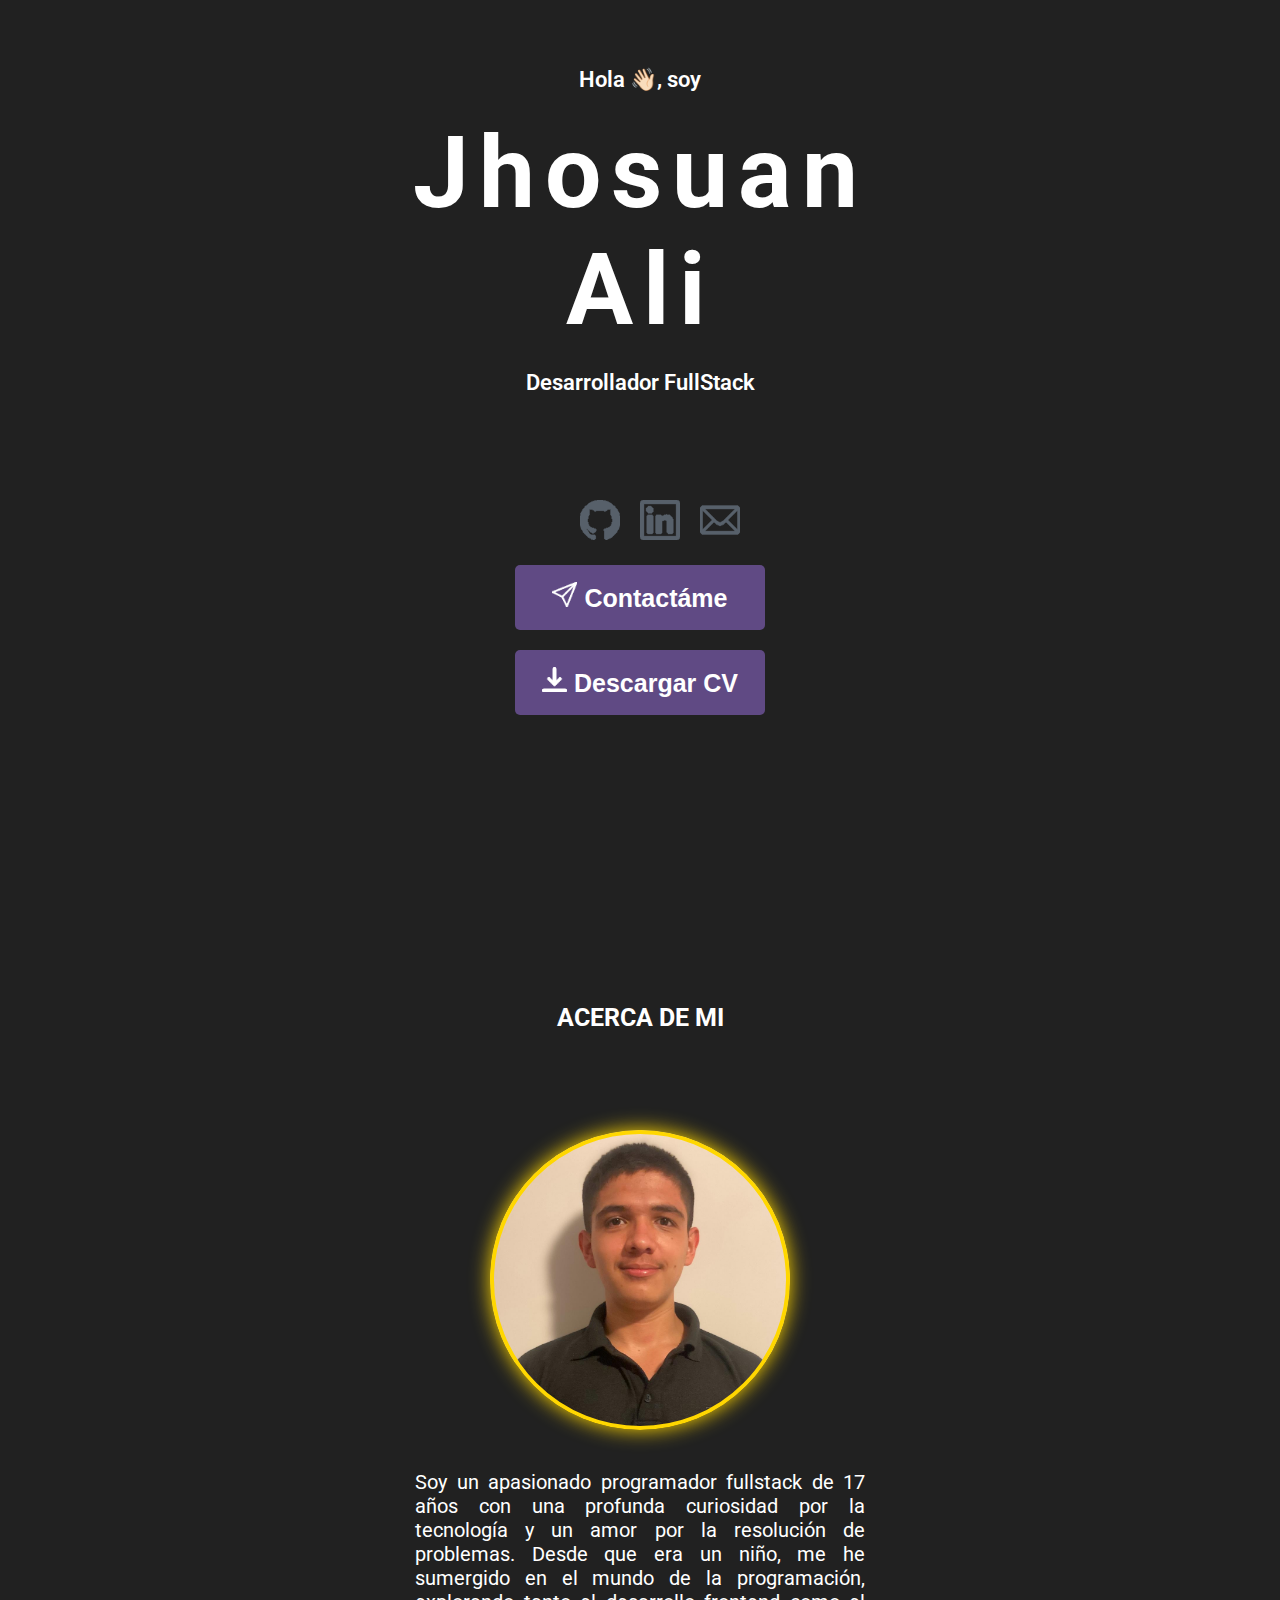
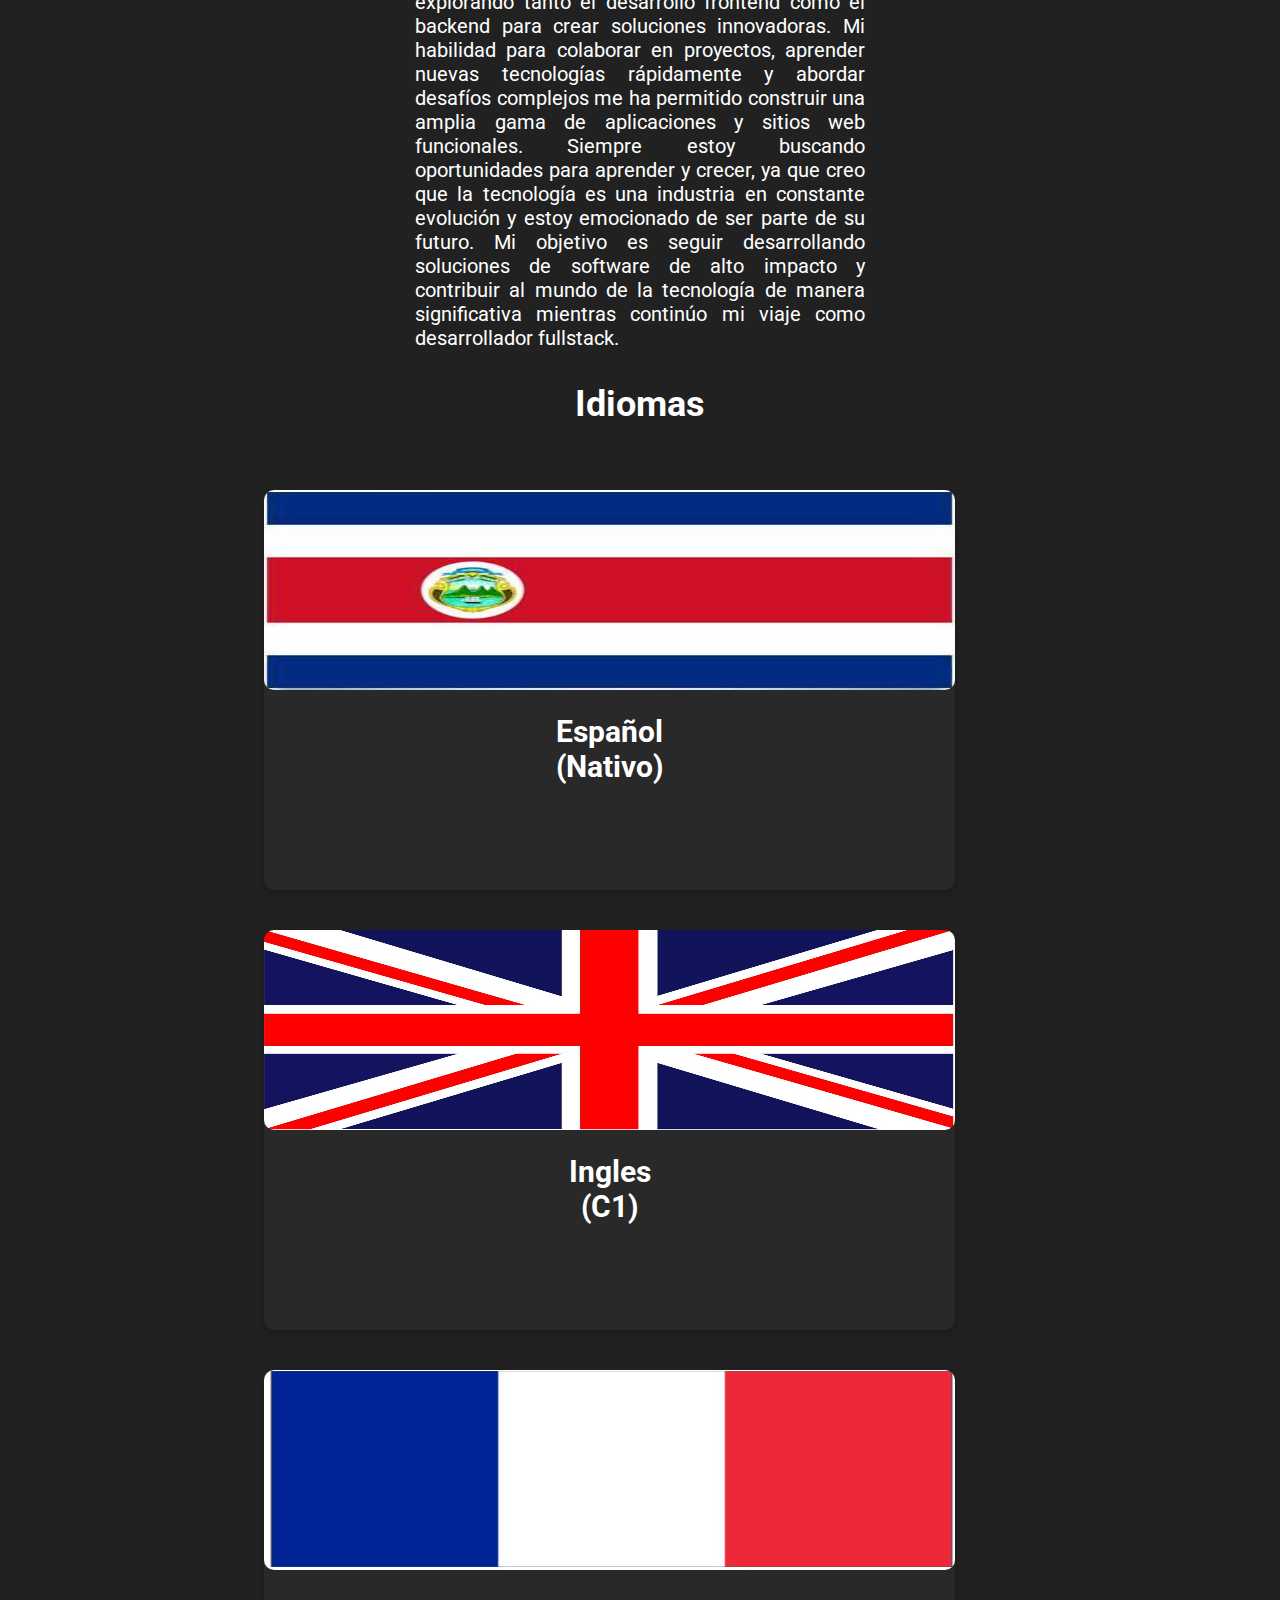
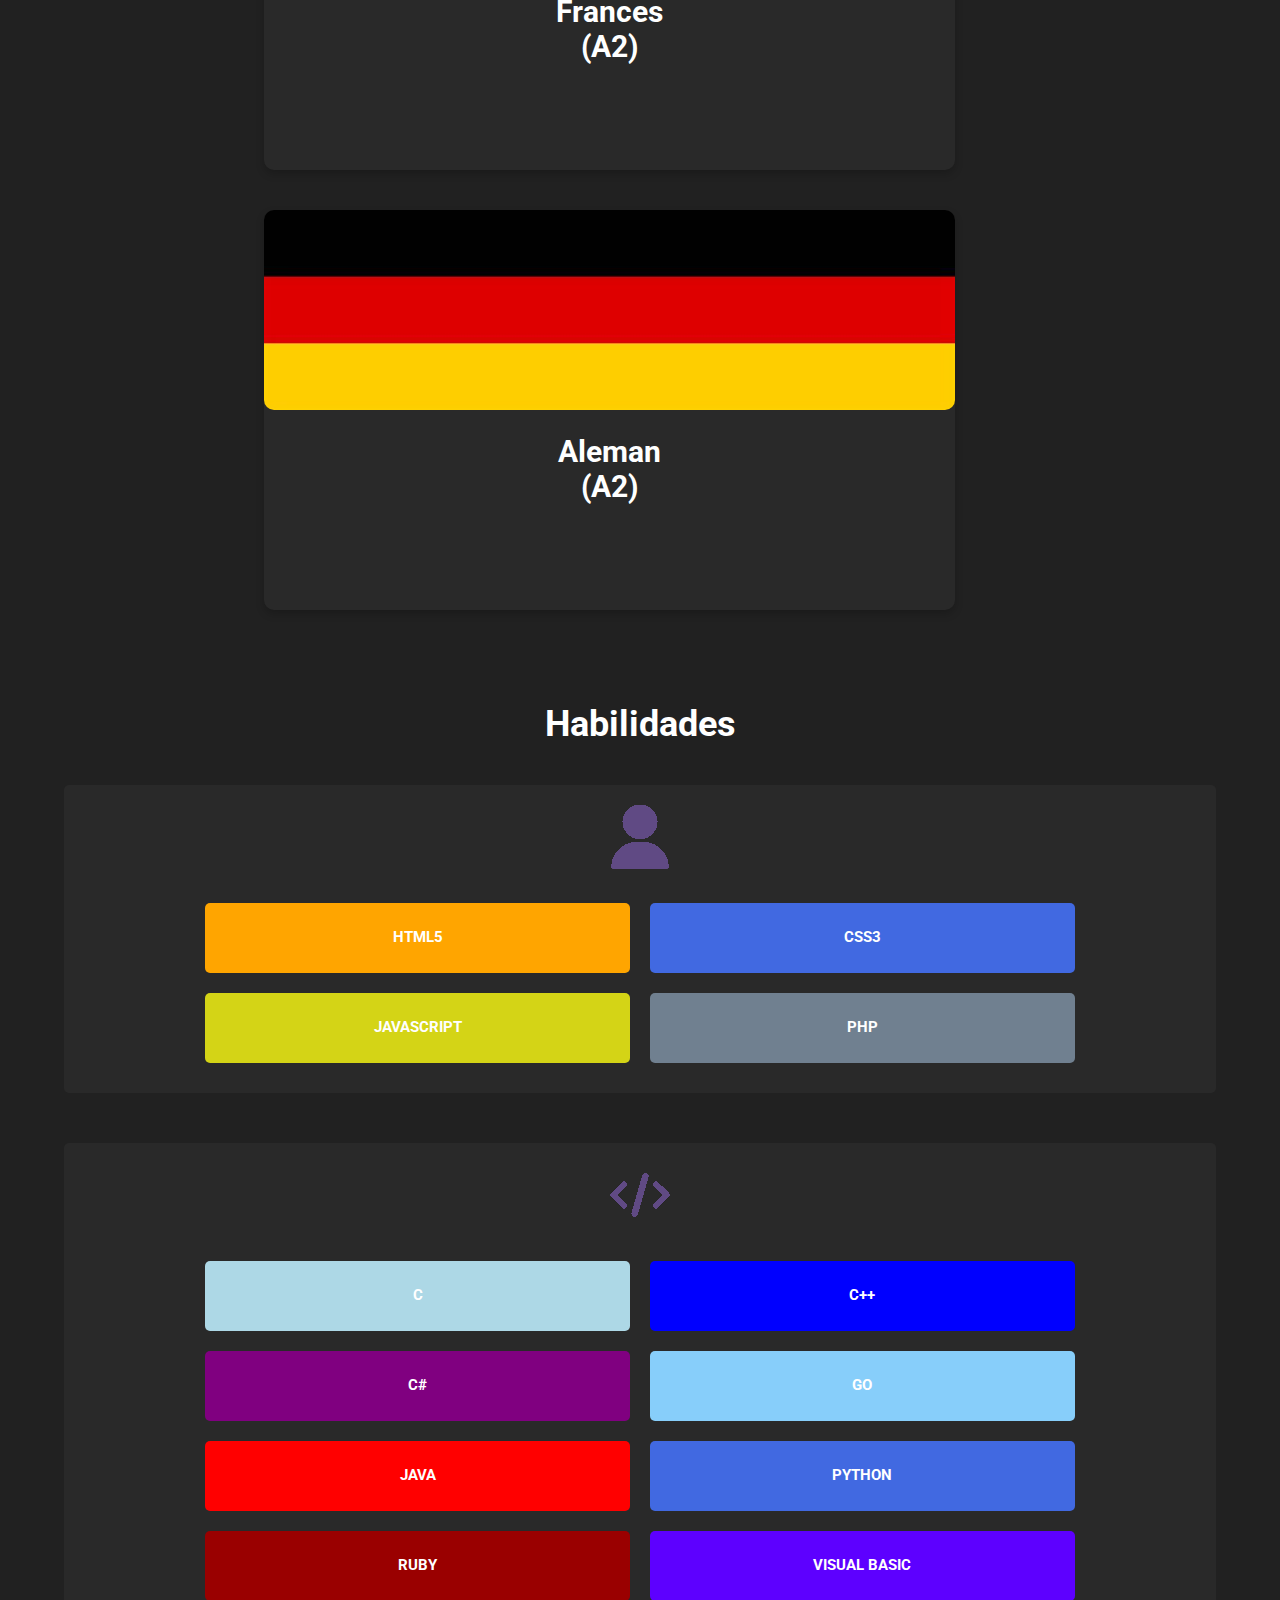
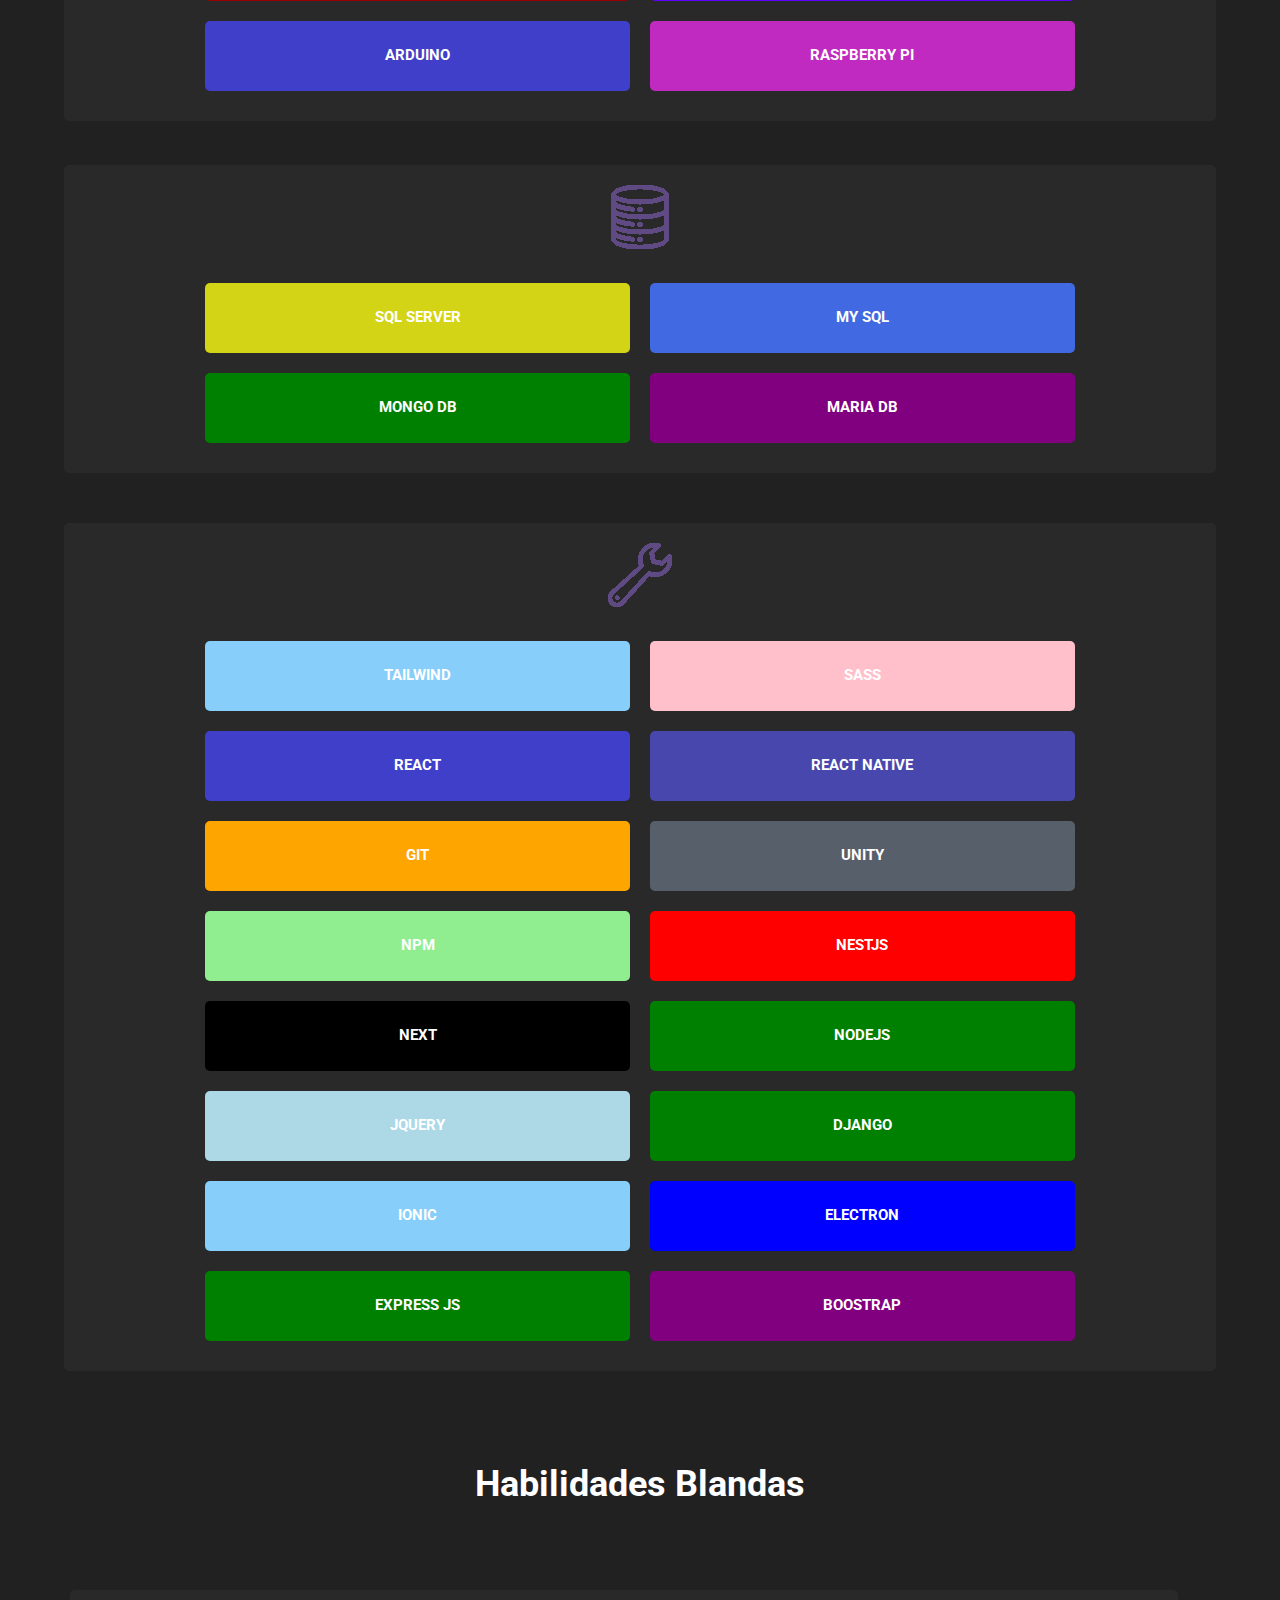
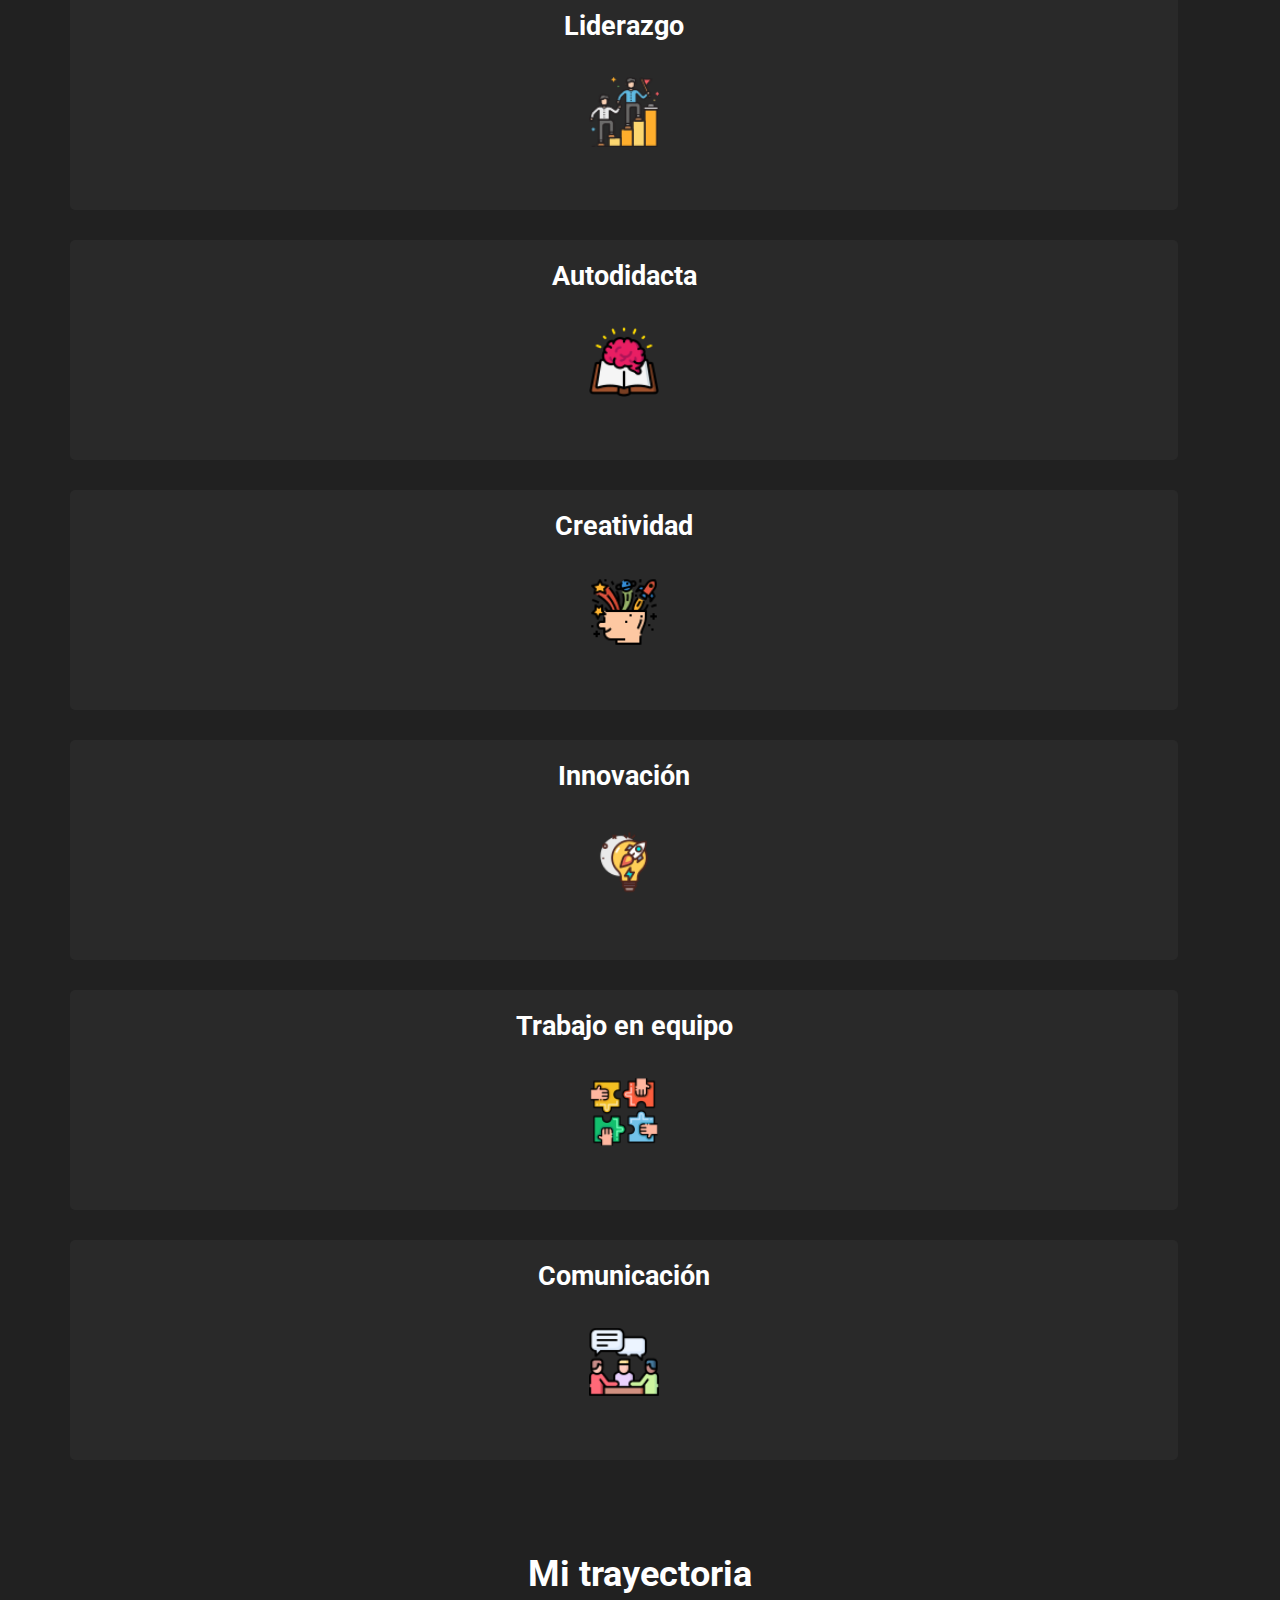
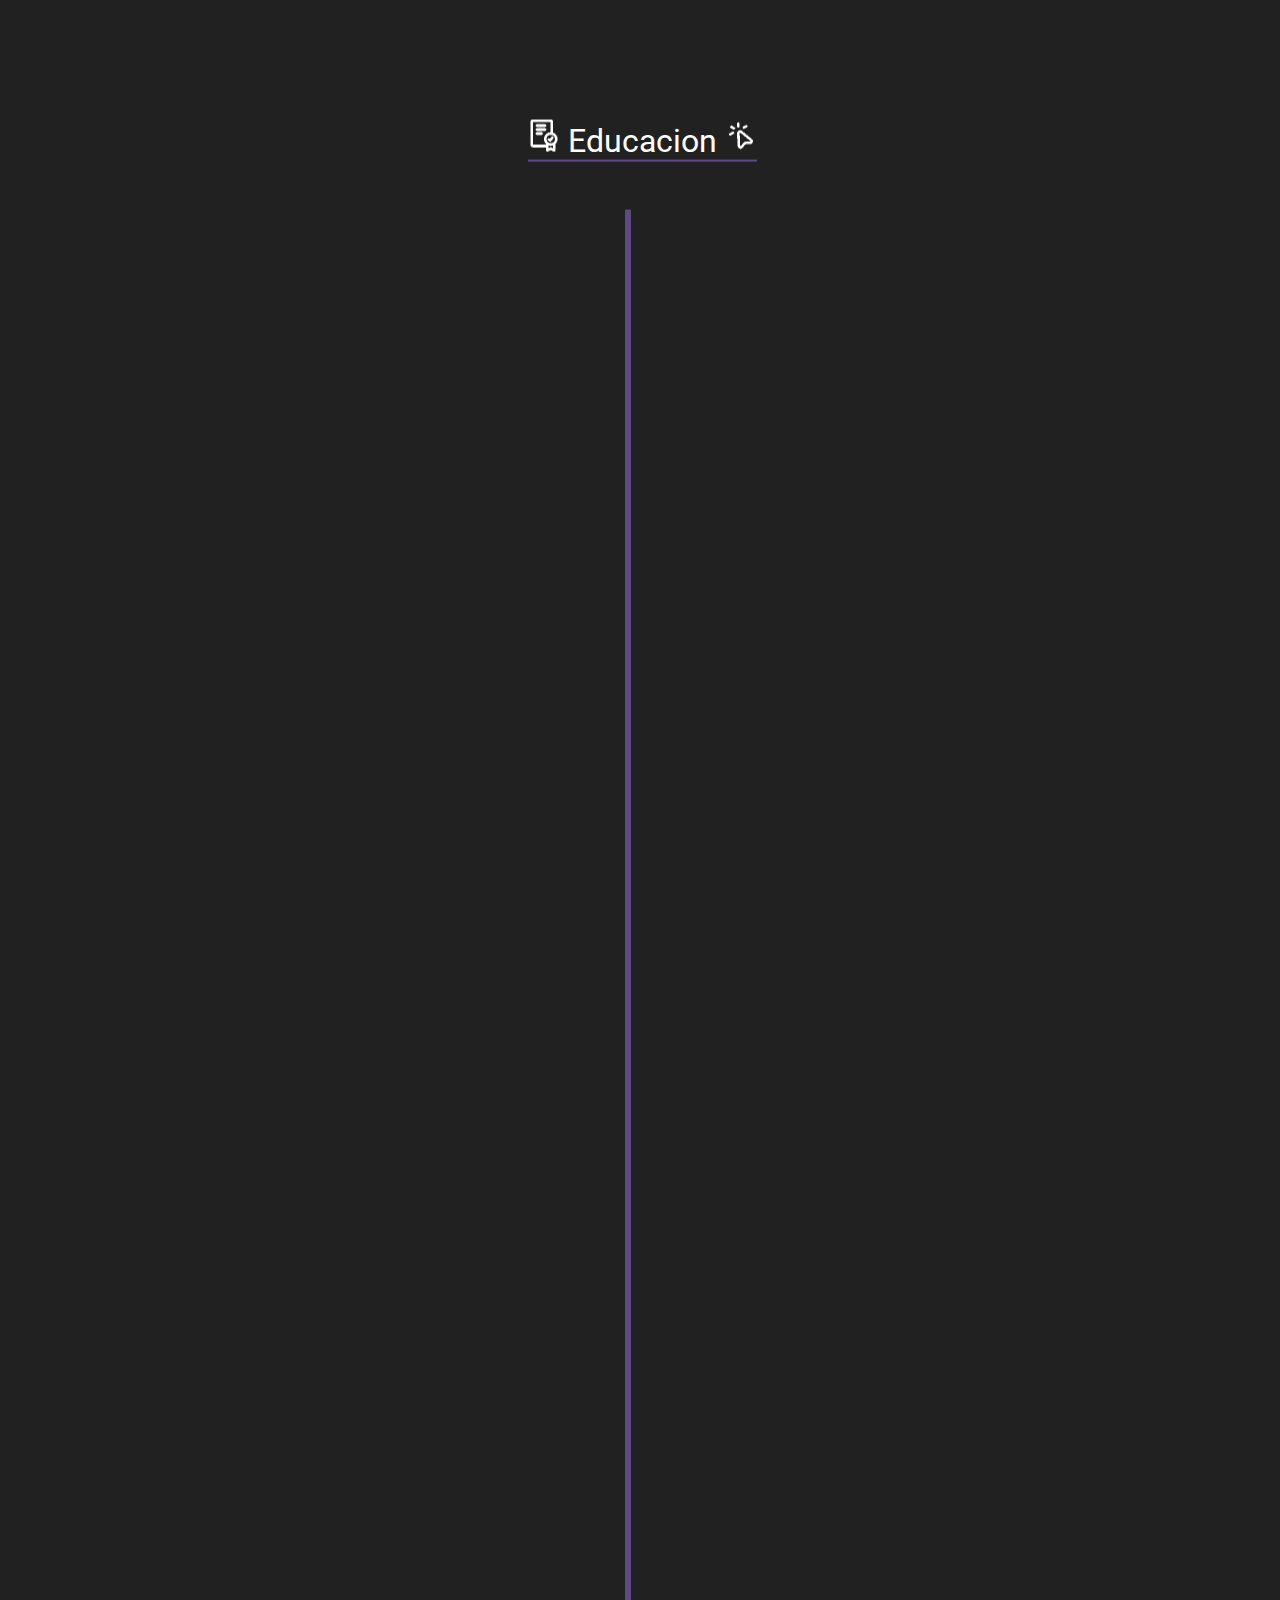
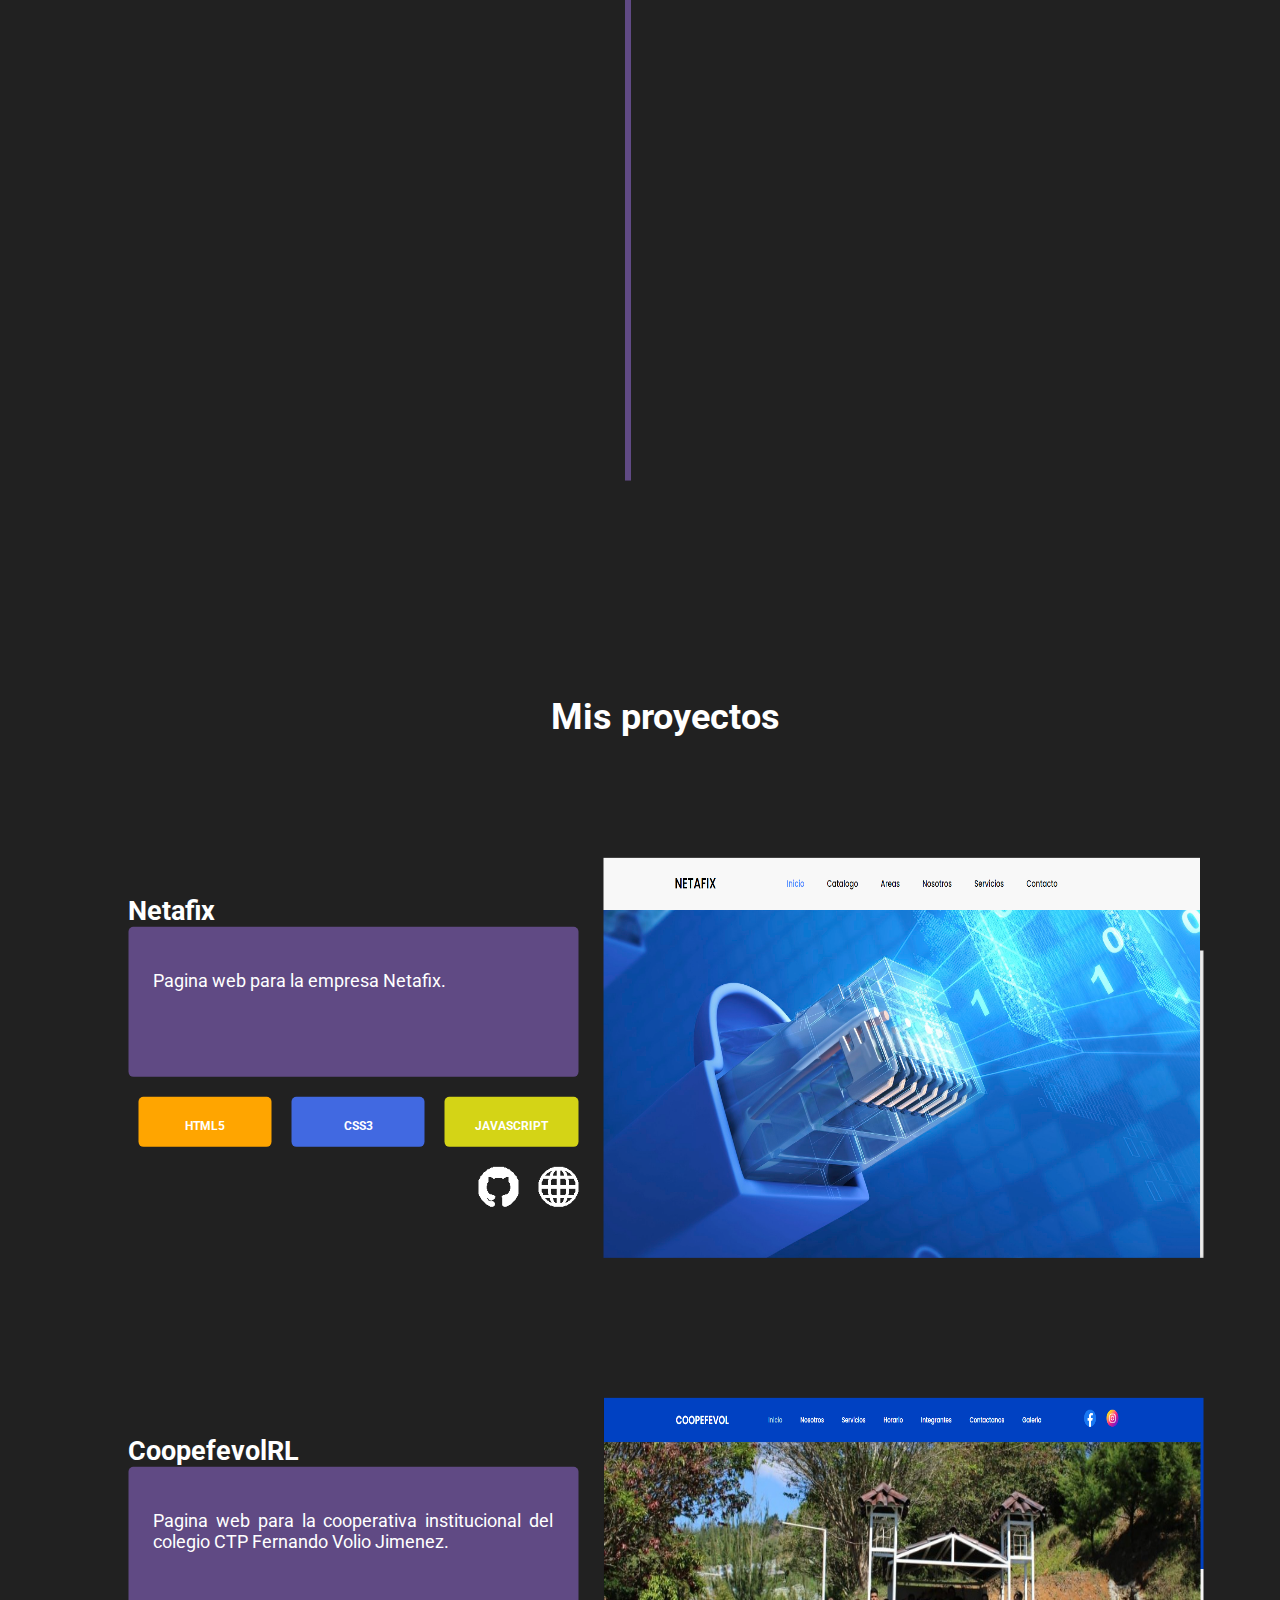
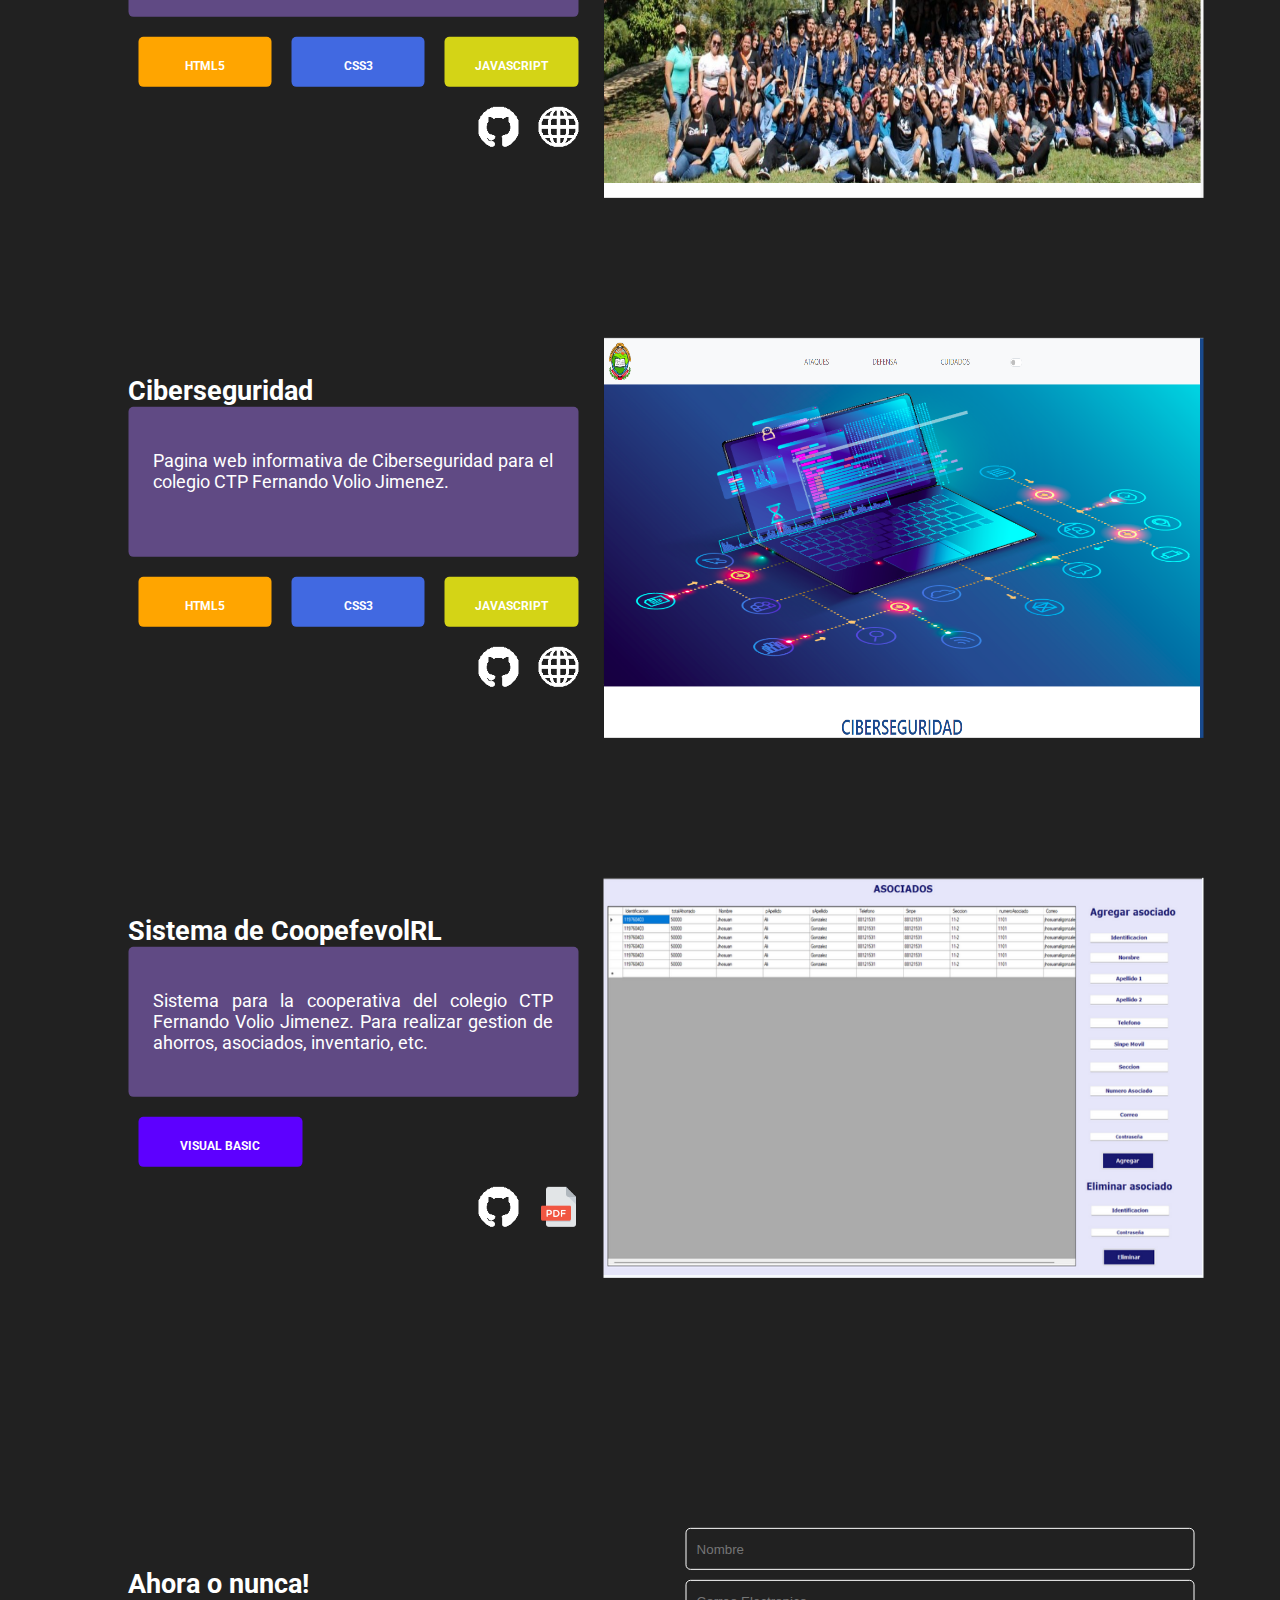
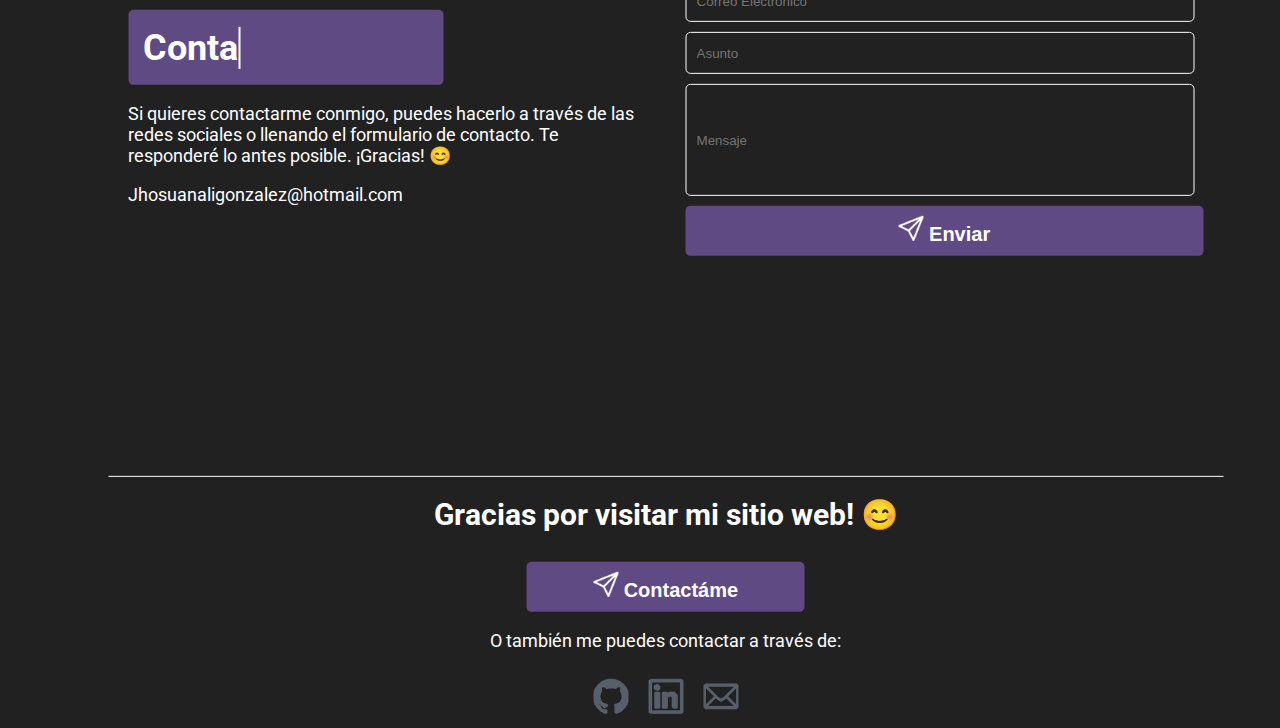
==== commit 5d1cbbf6: "Update Portafolio.html" ====
--- a/Portafolio.html
+++ b/Portafolio.html
@@ -92,7 +92,7 @@
                     <h1>Español<br>(Nativo)</h1>
                 </div>
                 <div class="cont-img"><img src="Ingles.png" class="idiom" alt="">
-                    <h1>Ingles<br>(B2)</h1>
+                    <h1>Ingles<br>(C1)</h1>
                 </div>
                 <div class="cont-img"><img src="Frances.png" class="idiom" alt="">
                     <h1>Frances<br>(A2)</h1>
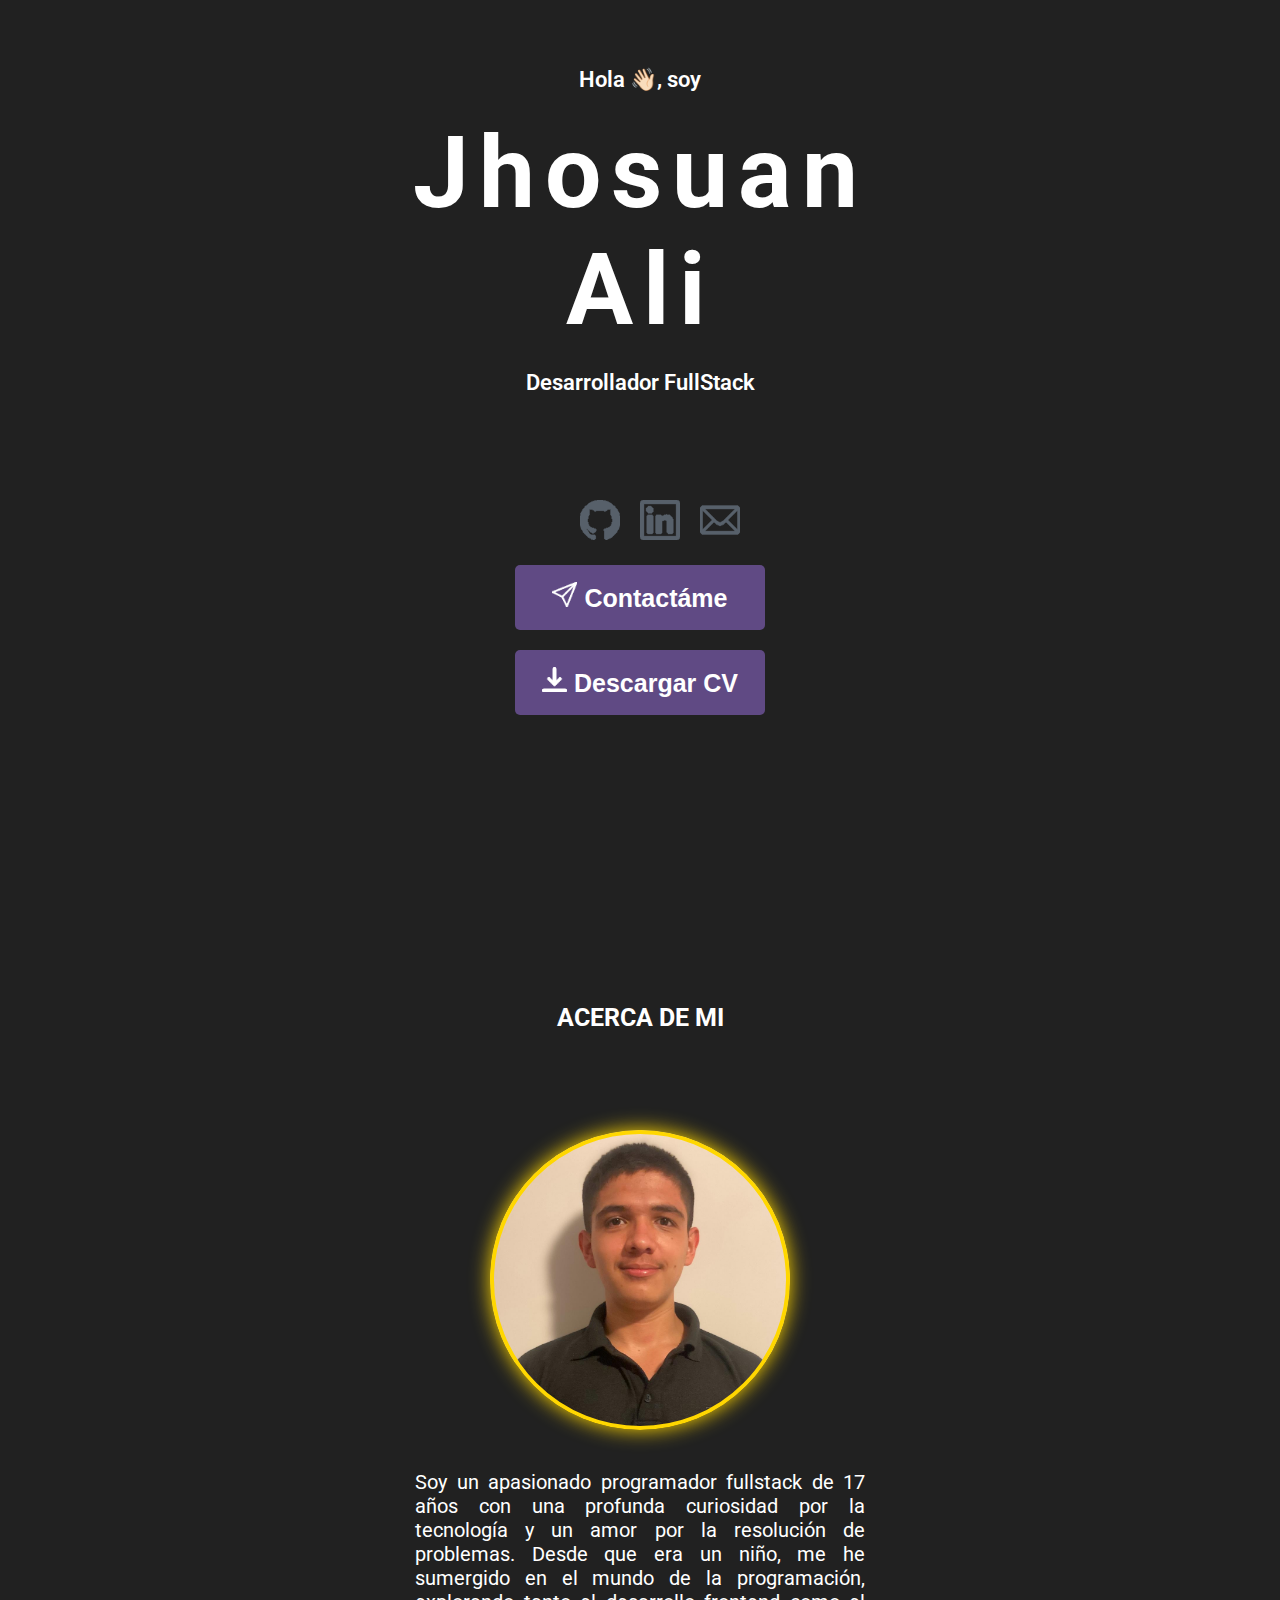
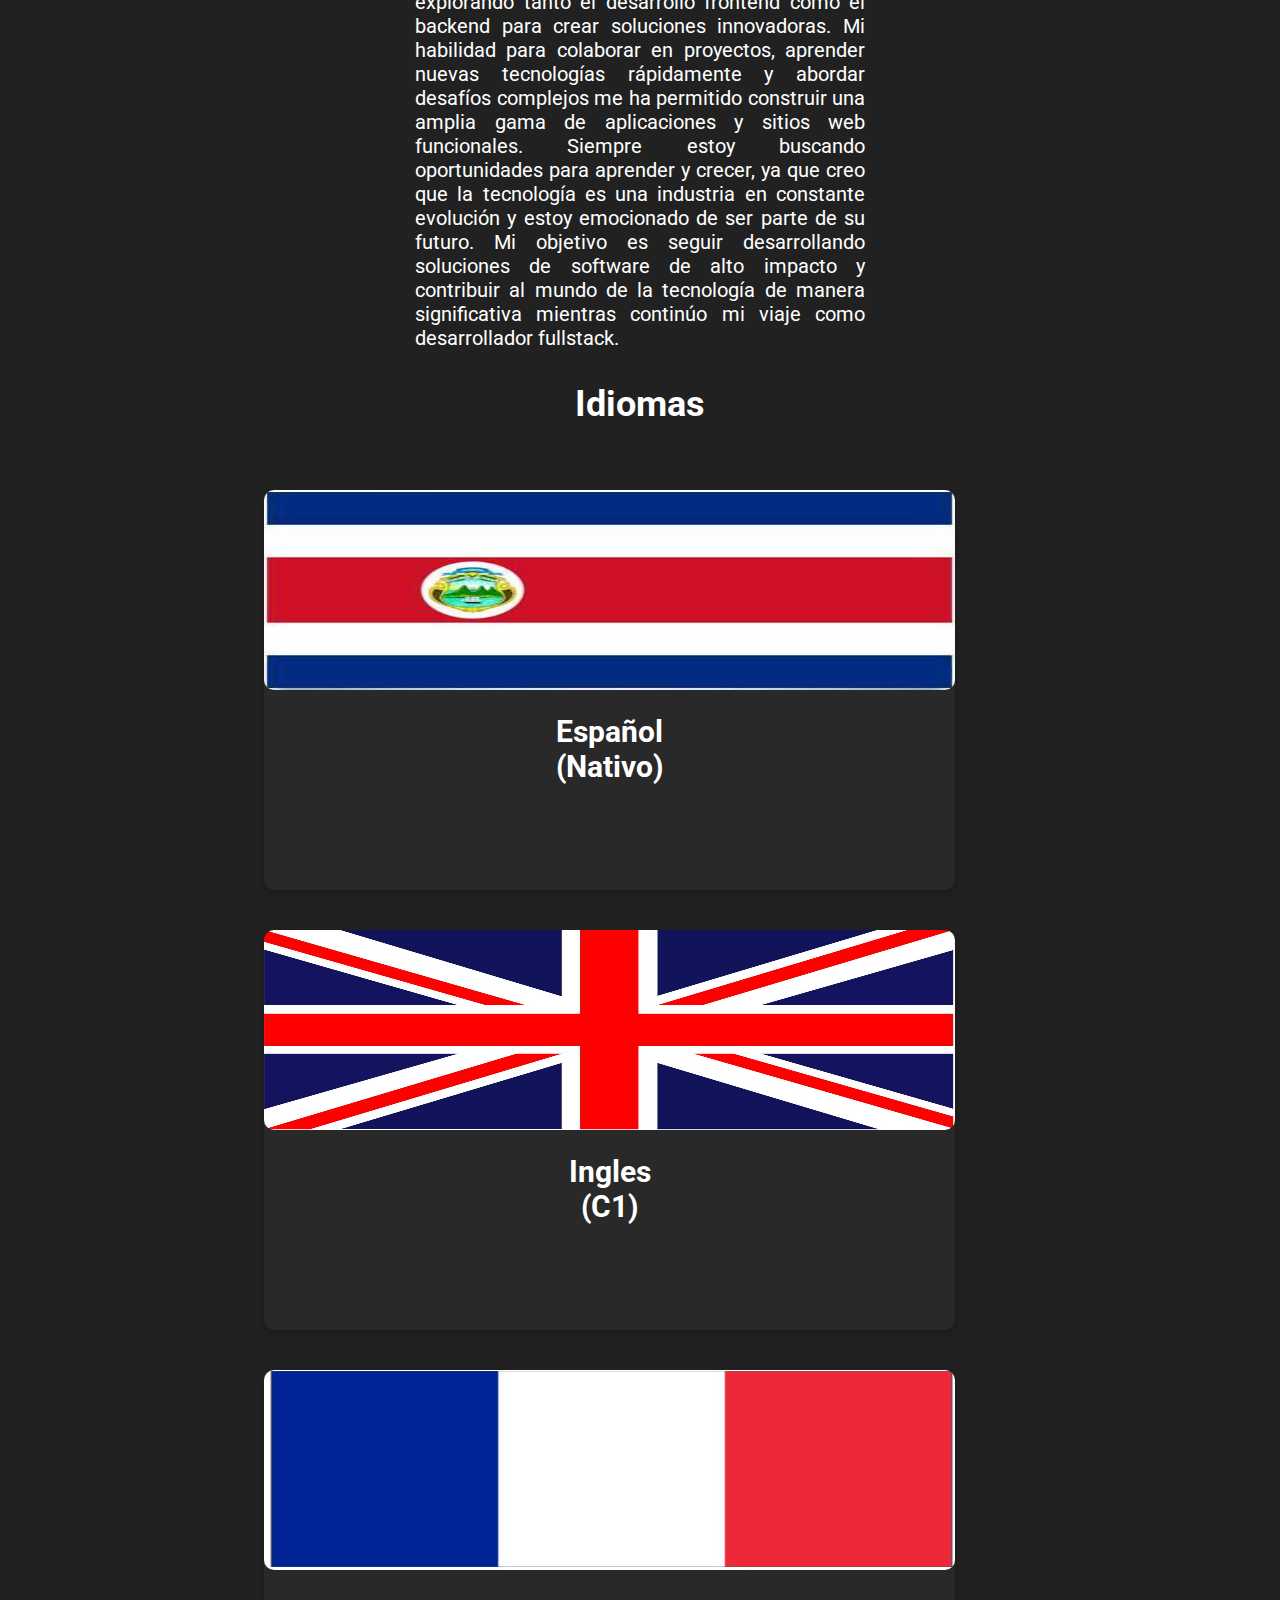
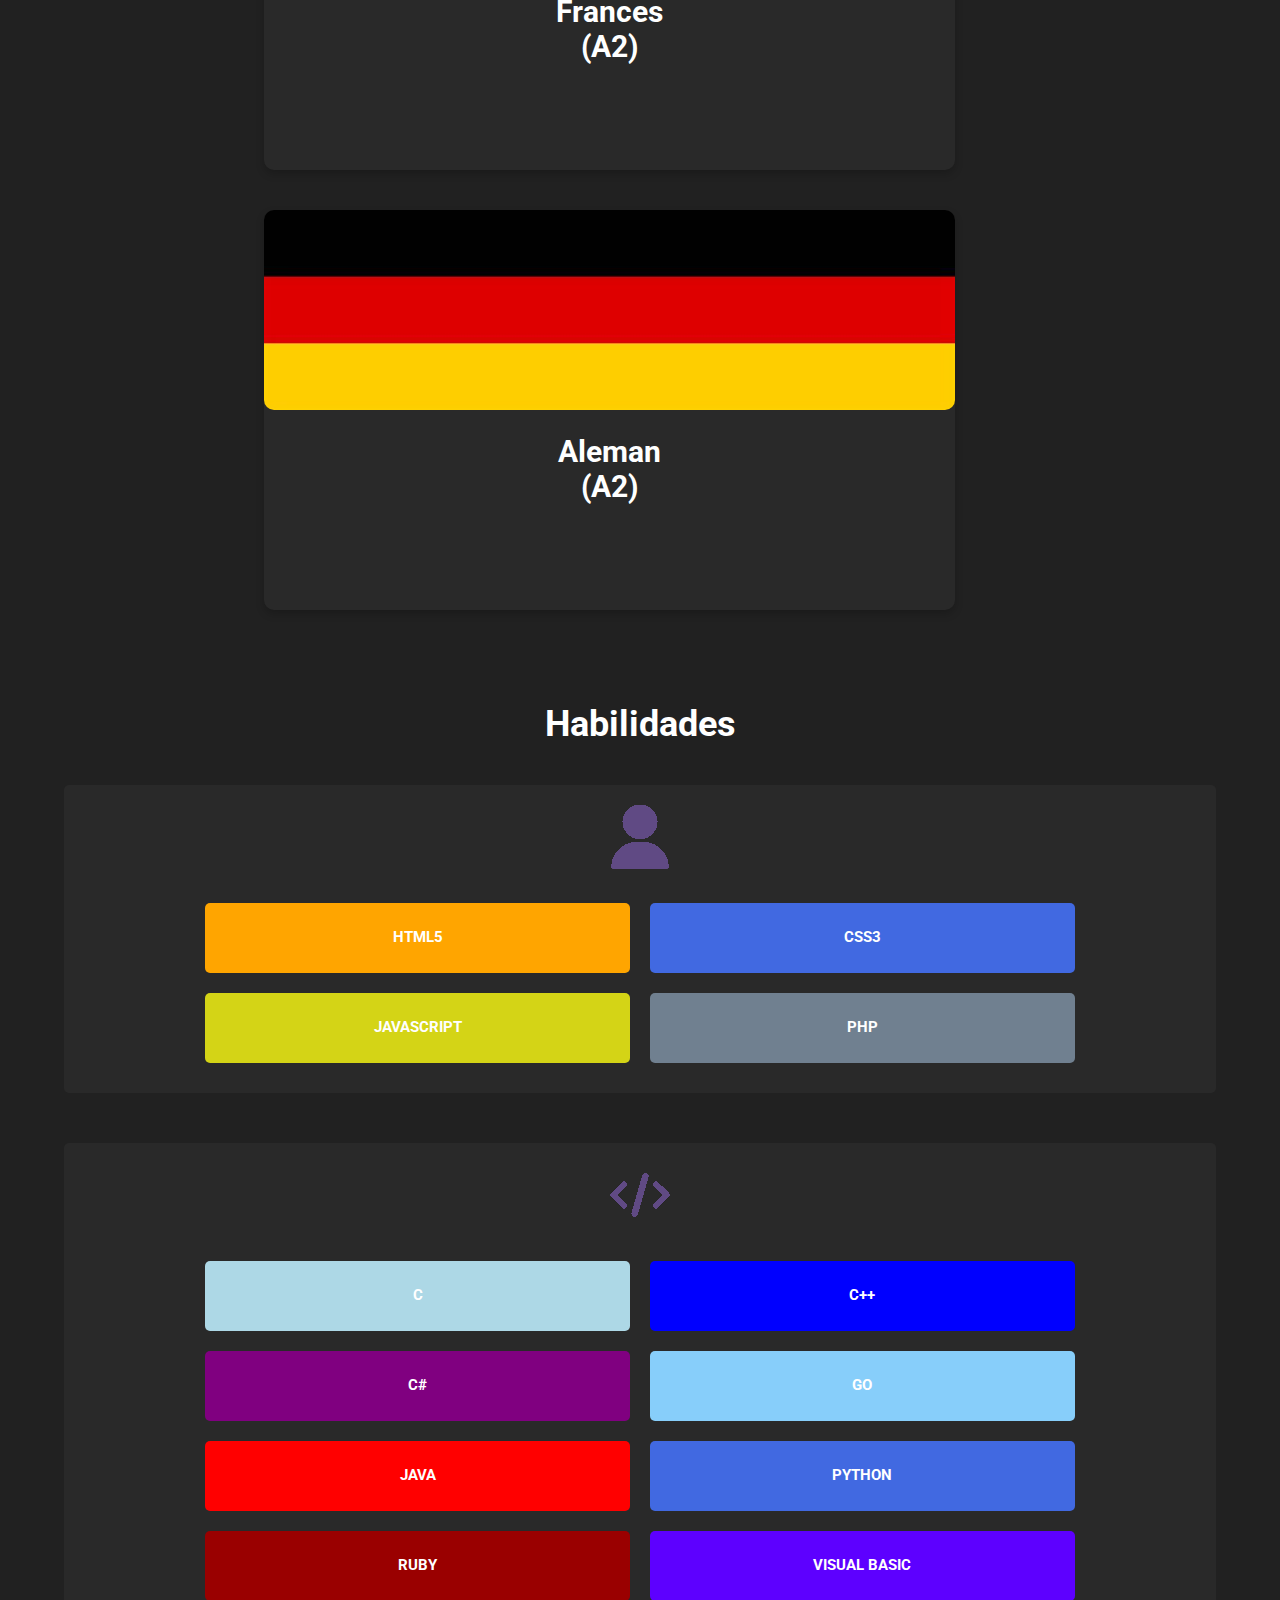
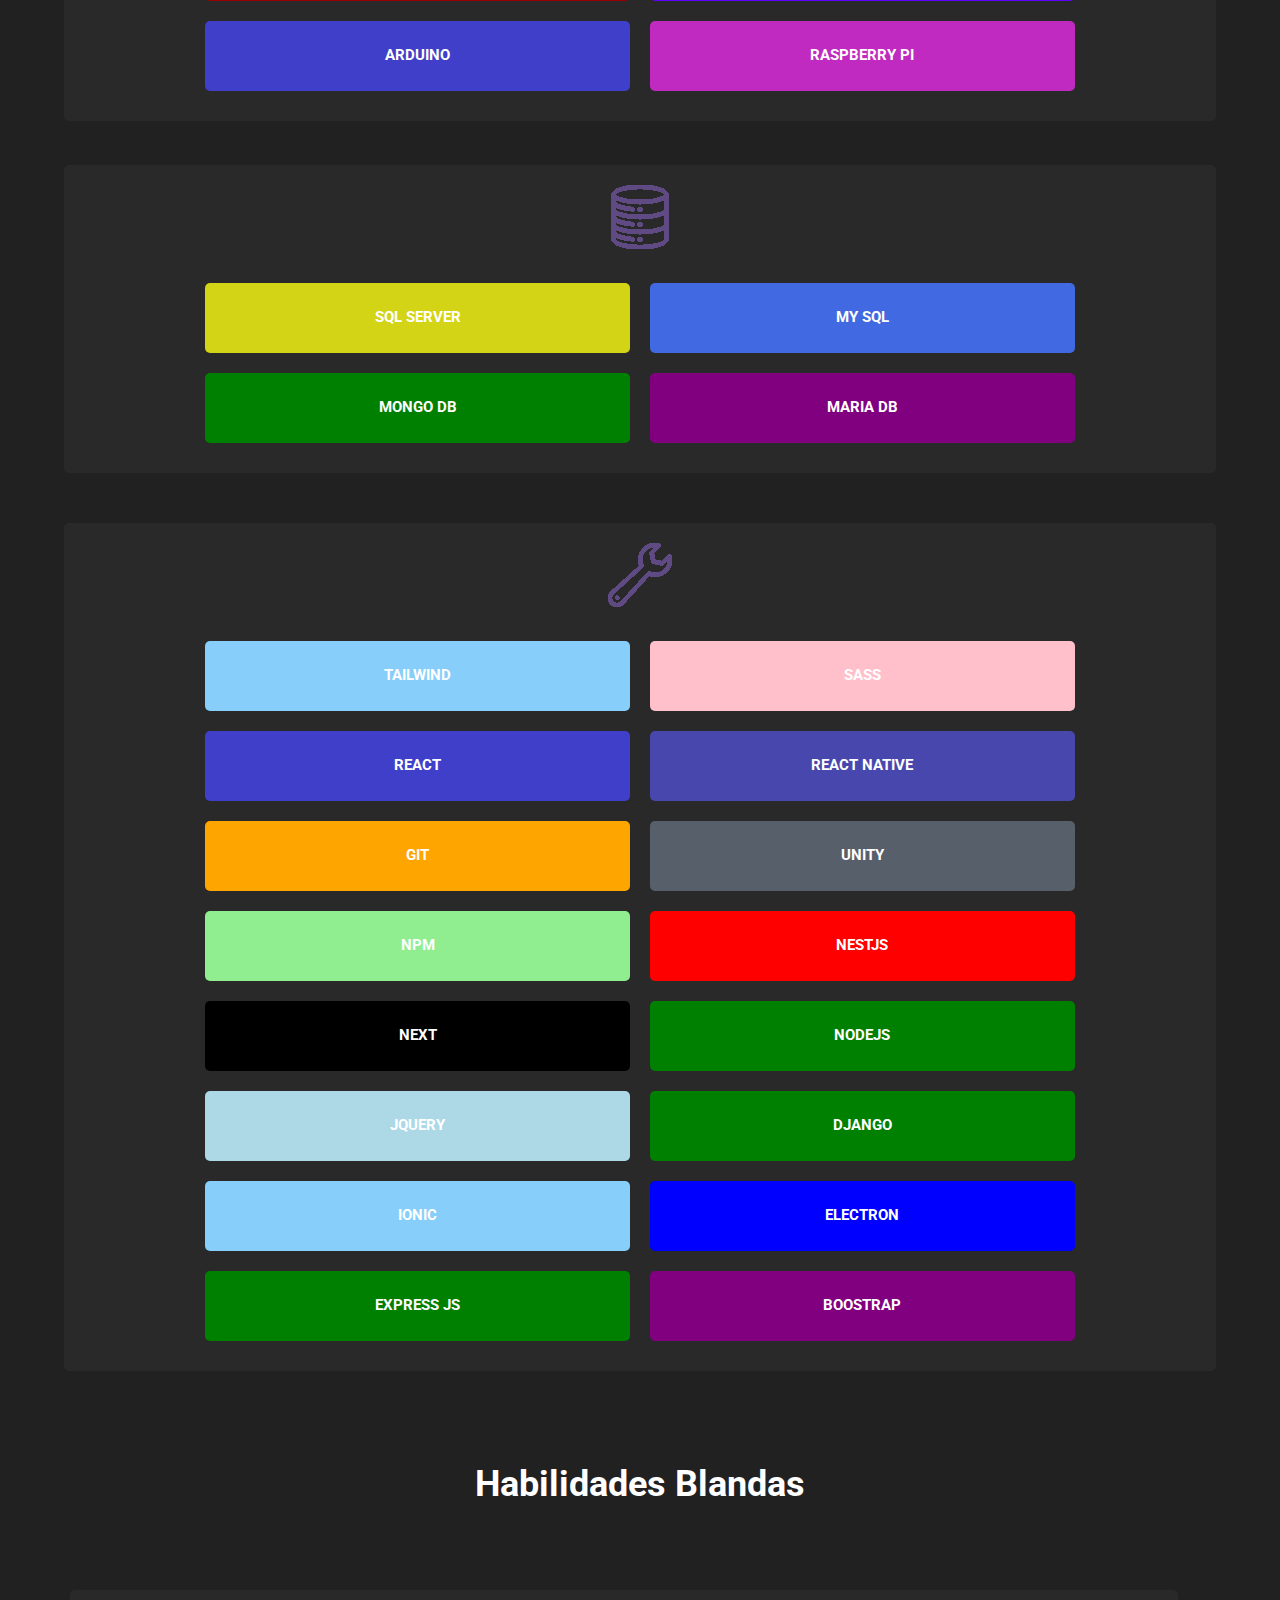
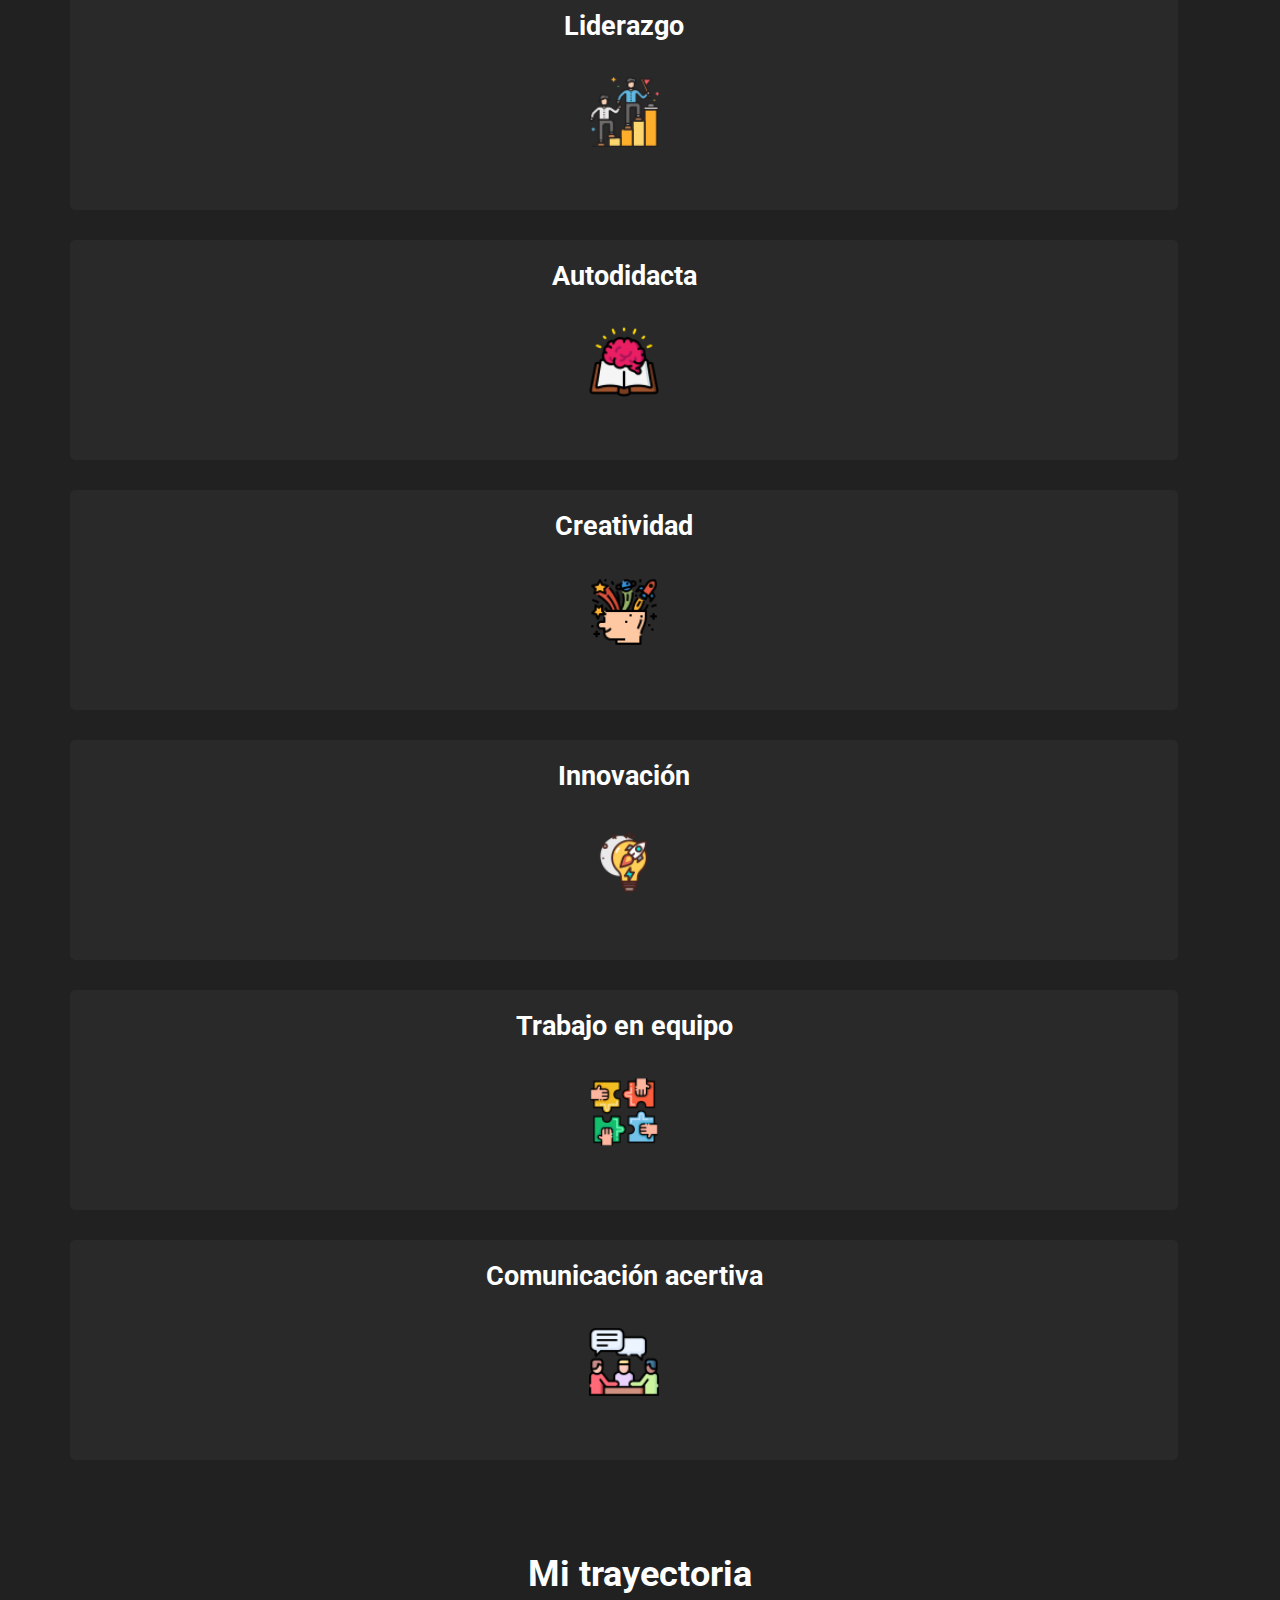
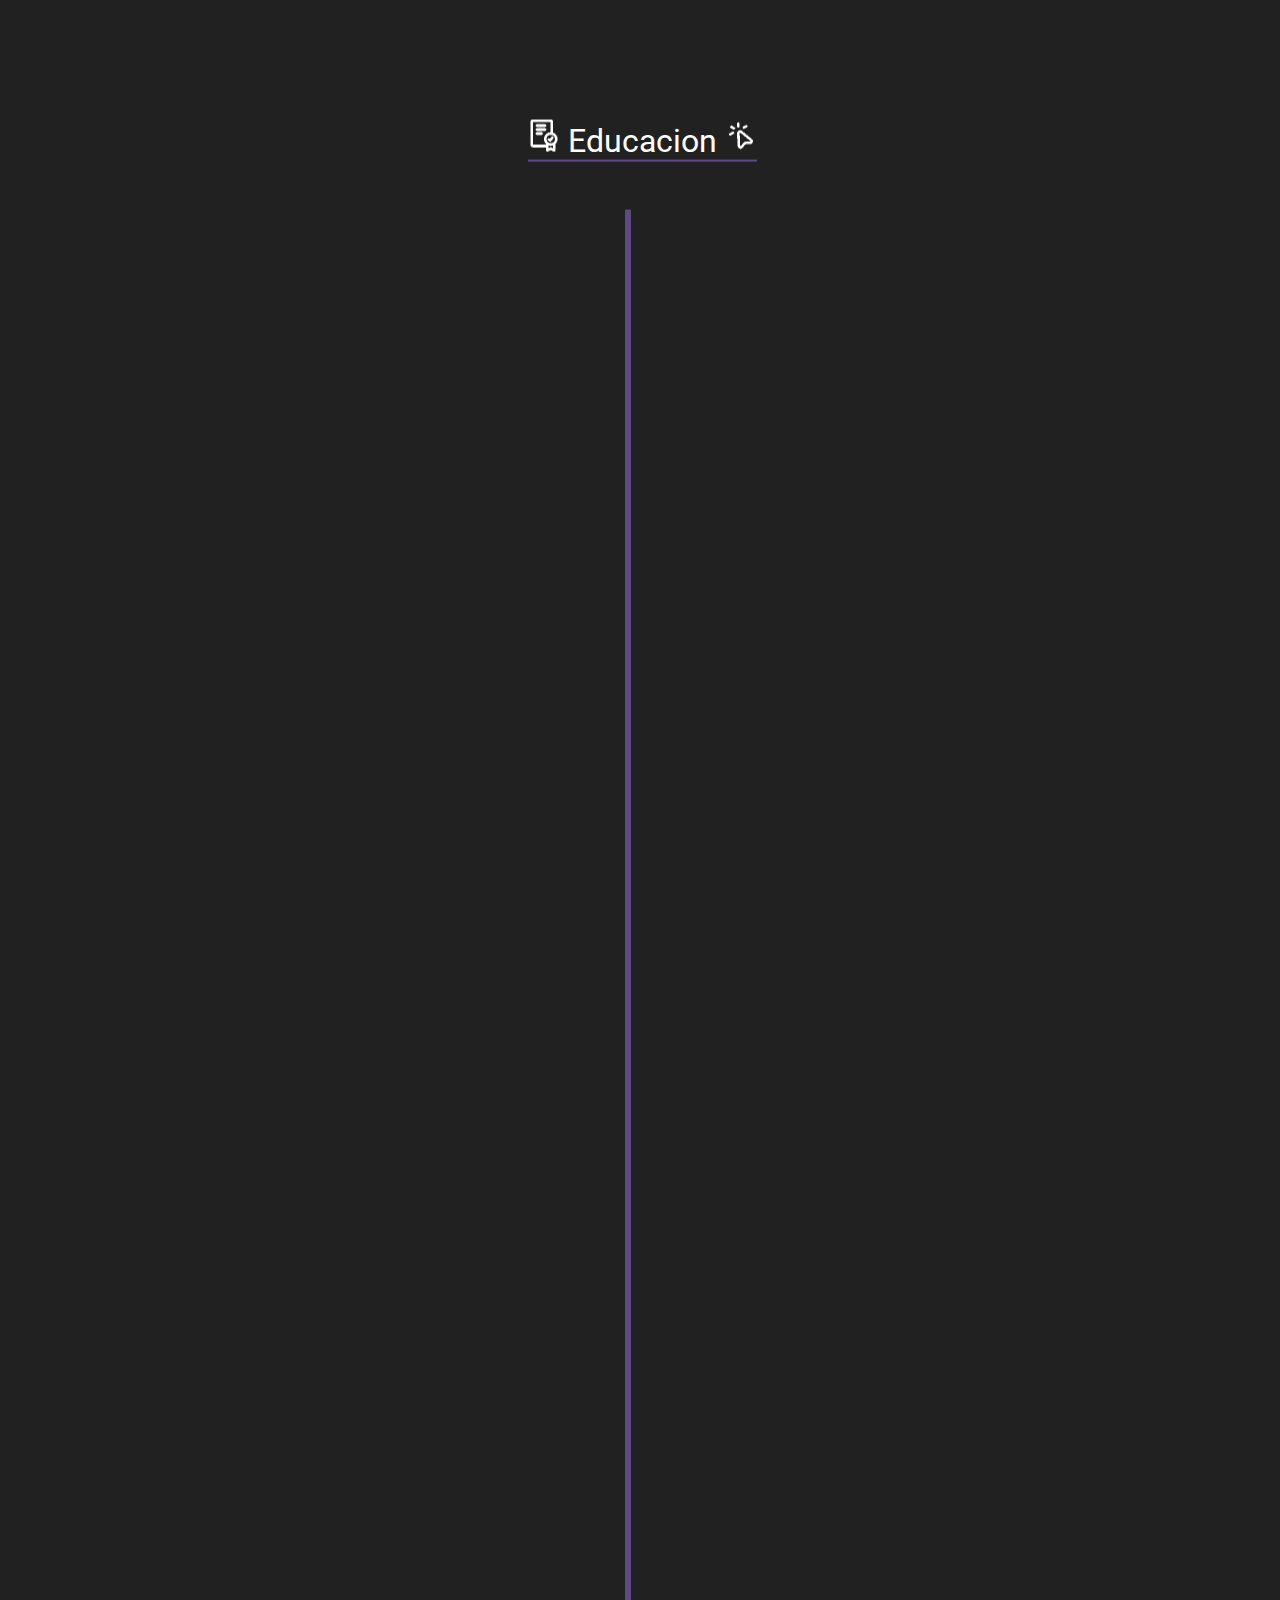
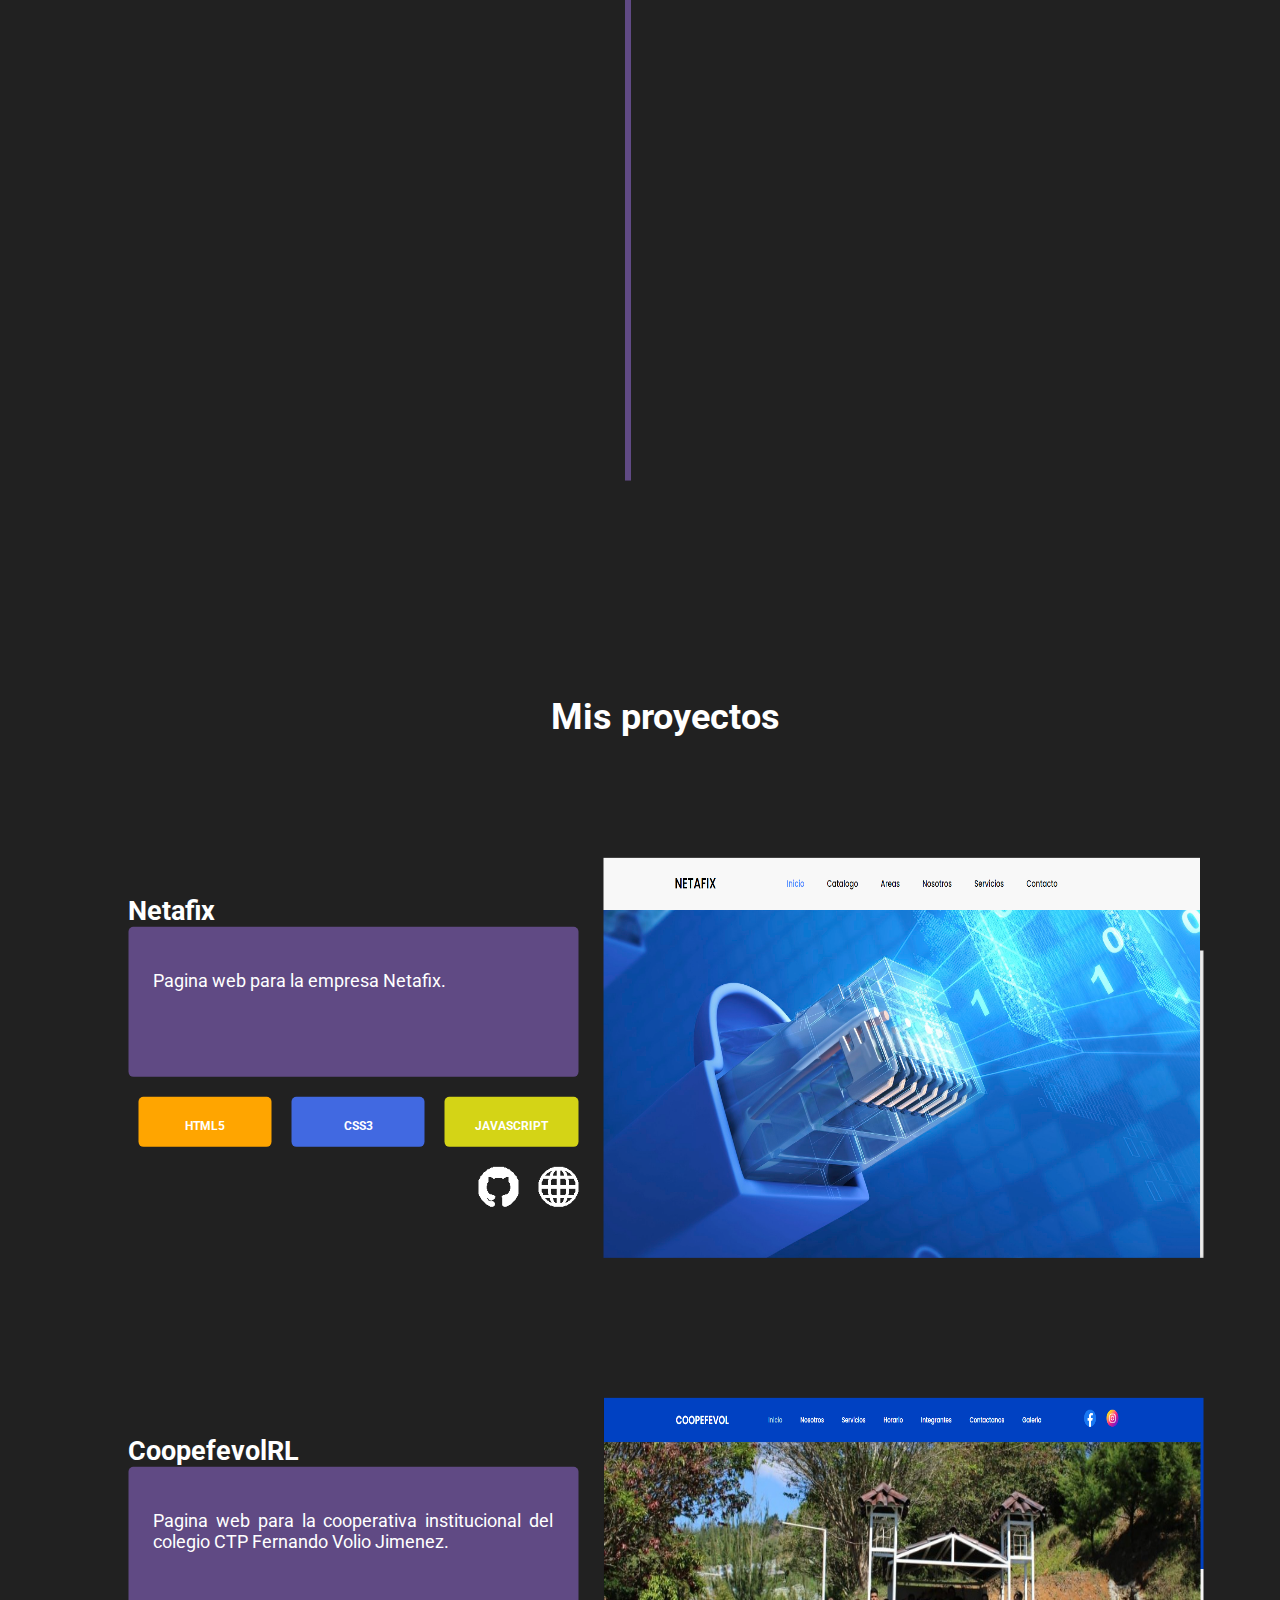
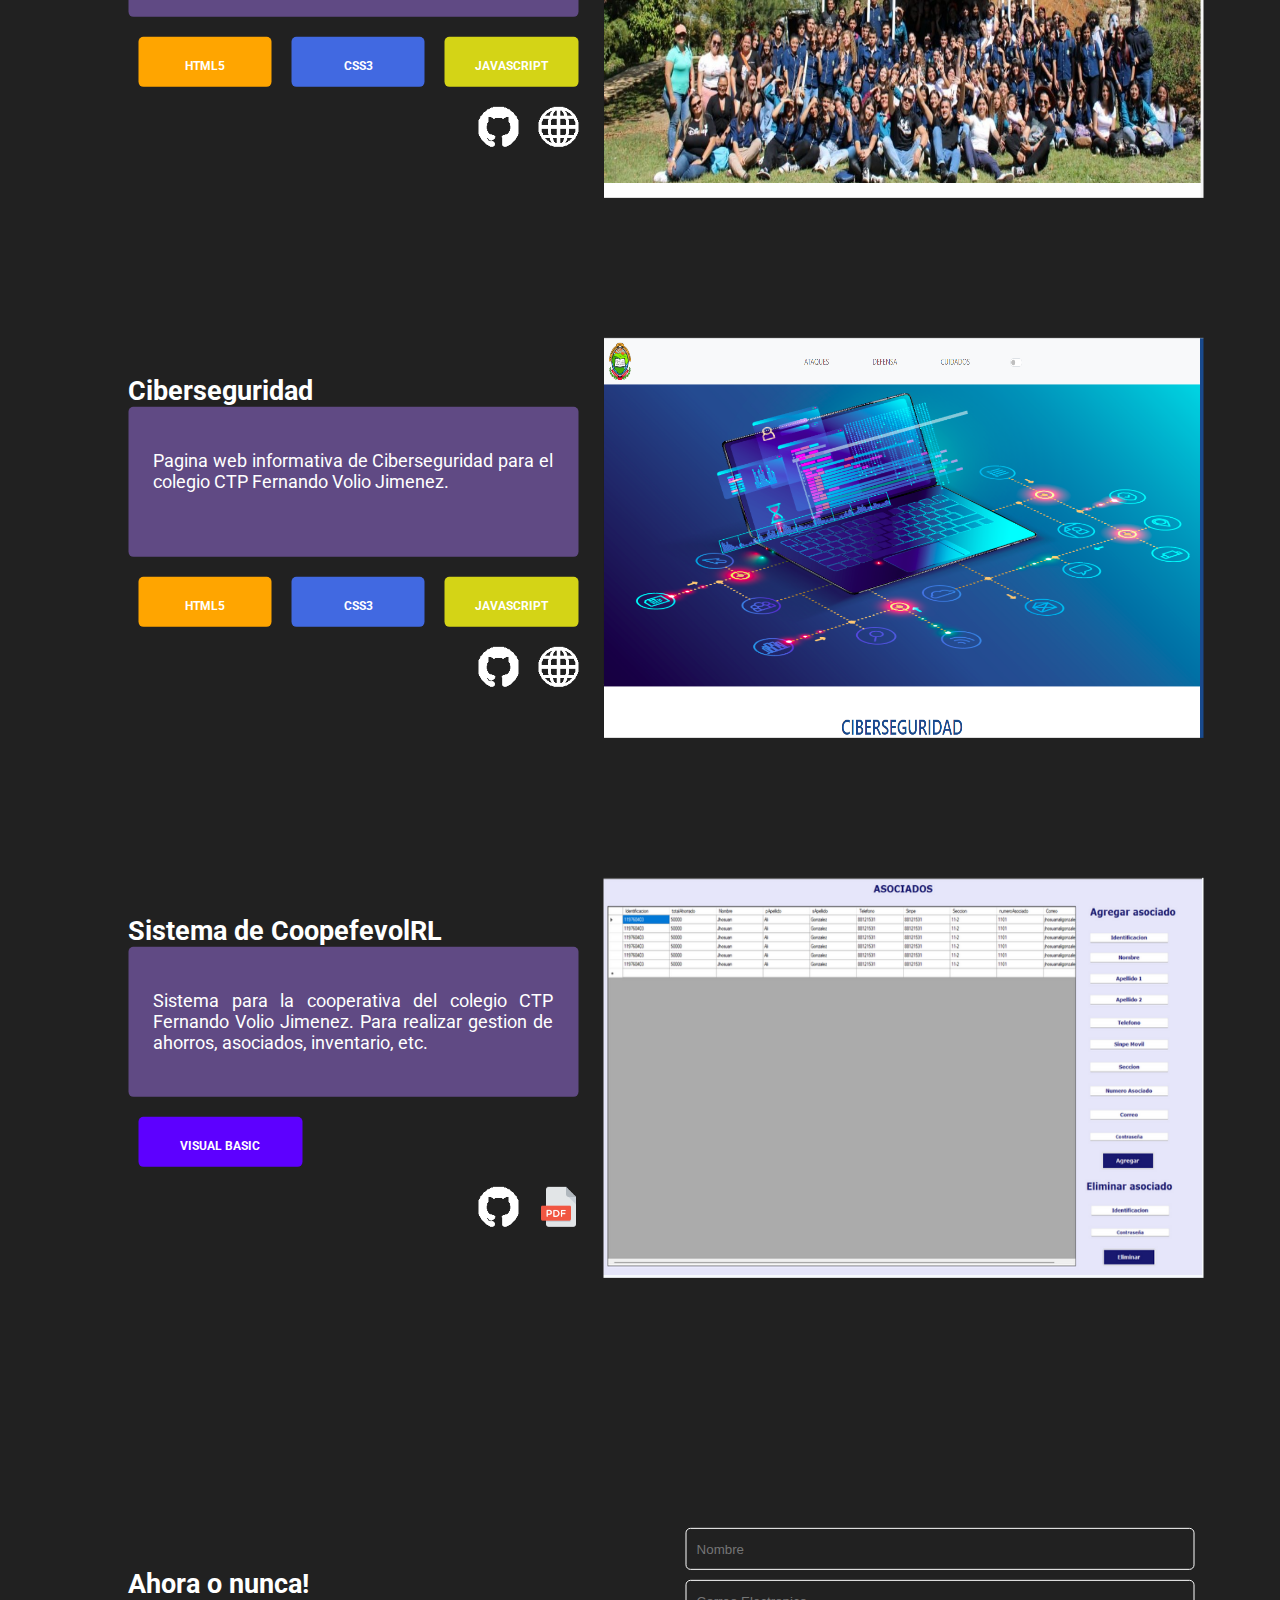
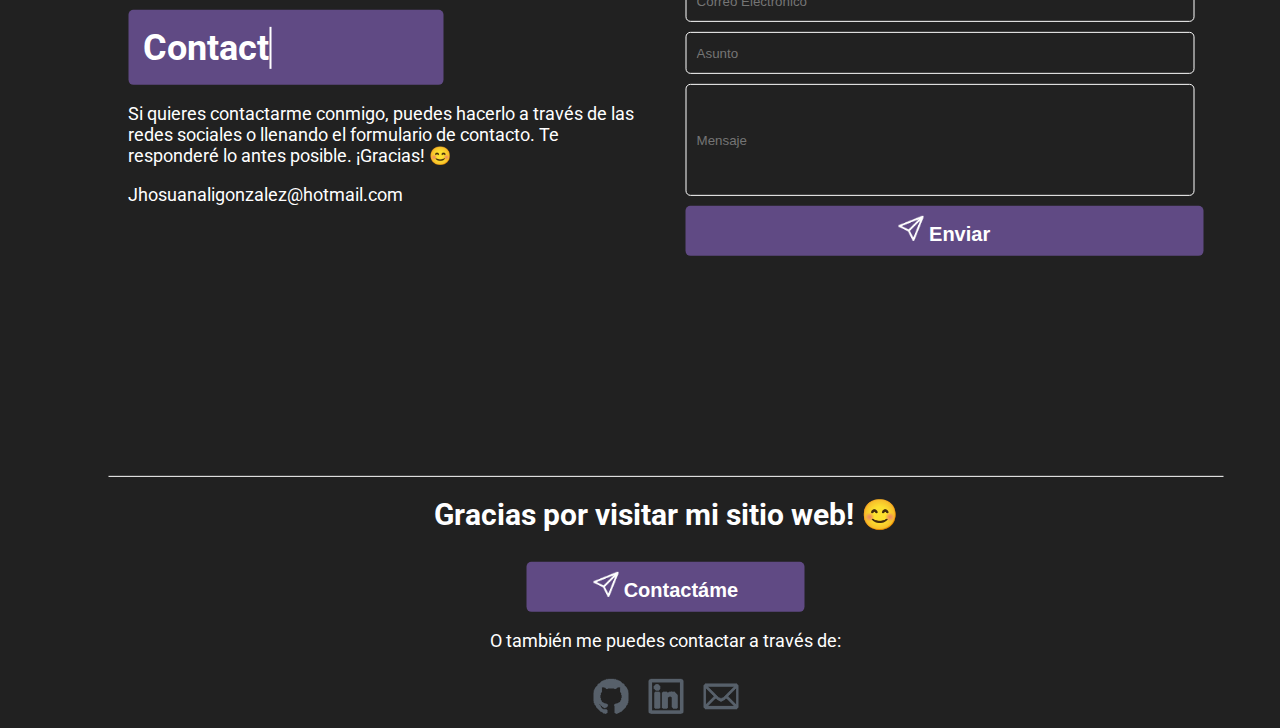
==== commit 55d0312f: "Update Portafolio.html" ====
--- a/Portafolio.html
+++ b/Portafolio.html
@@ -254,7 +254,7 @@
                     <img src="teamwork.png" alt="Imagen 5">
                 </div>
                 <div class="card">
-                    <h2>Comunicación</h2>
+                    <h2>Comunicación acertiva</h2>
                     <img src="conversation.png" alt="Imagen 6">
                 </div>
             </div>
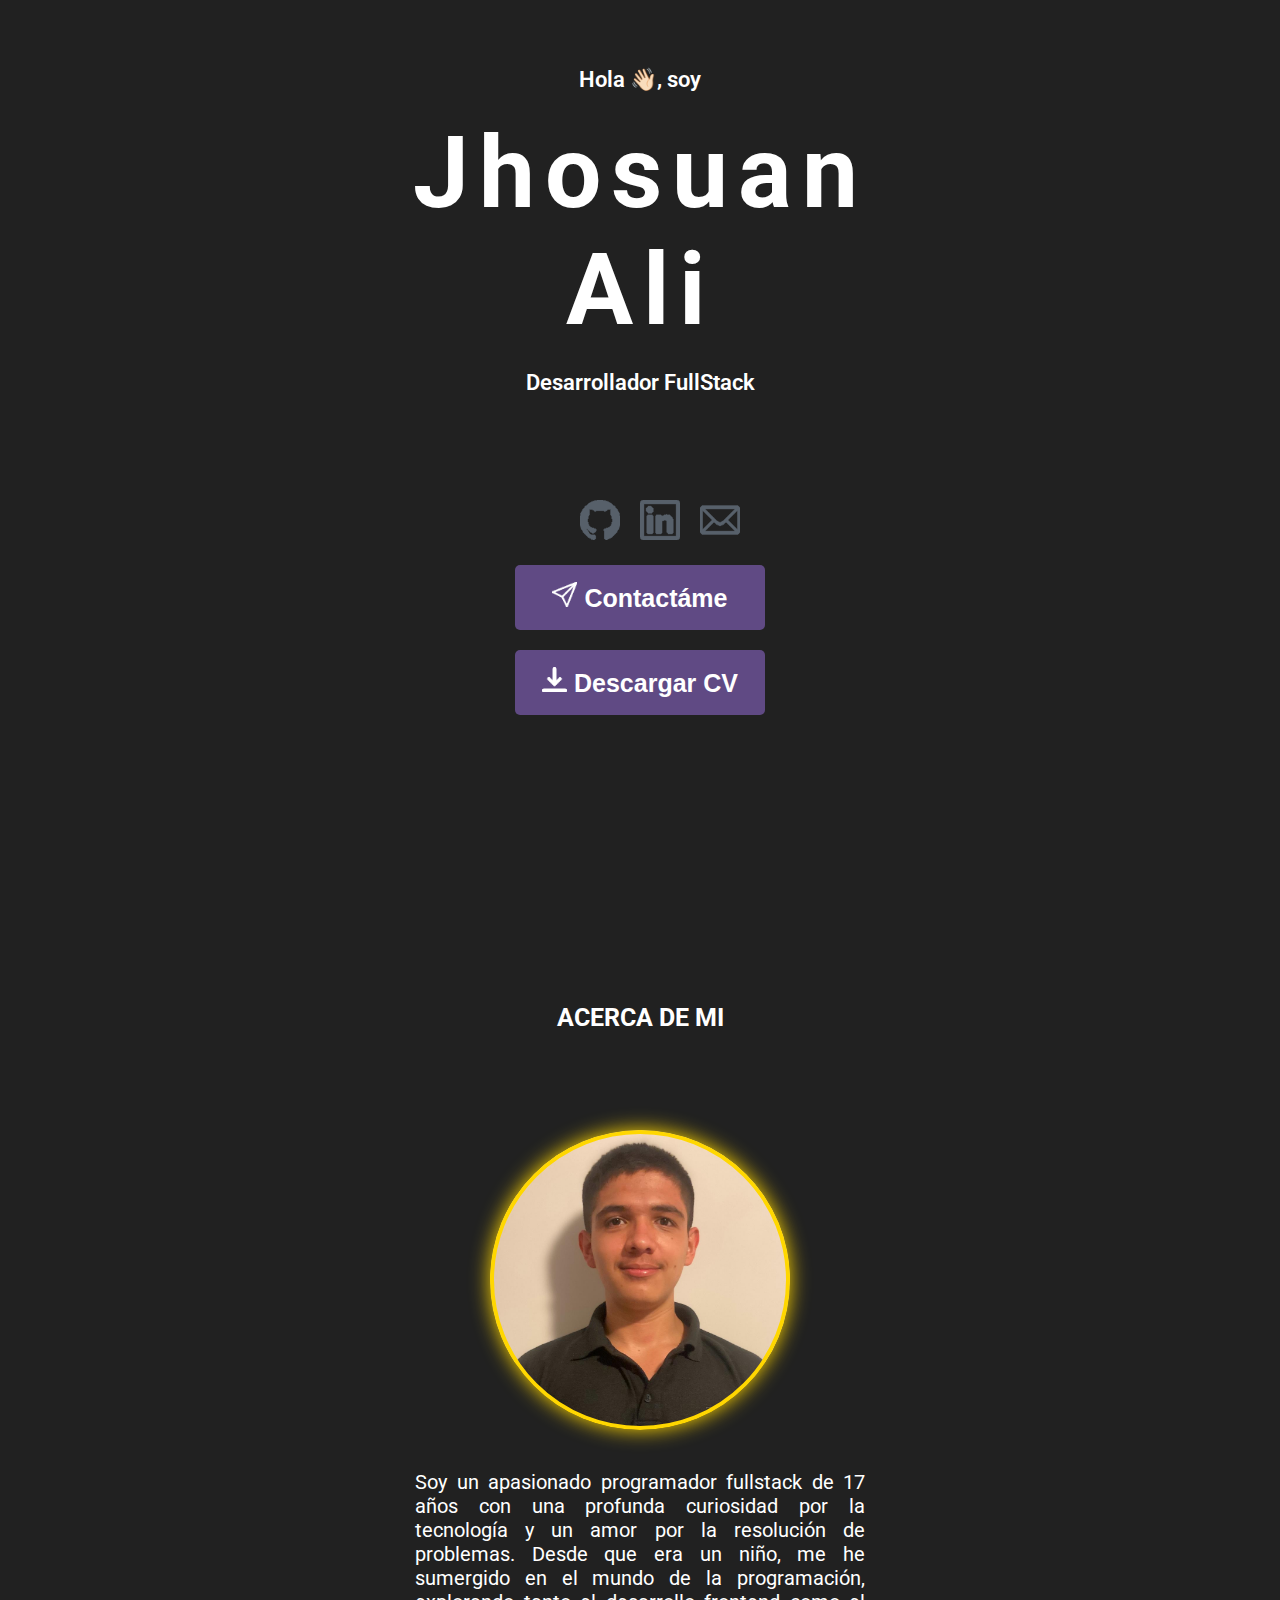
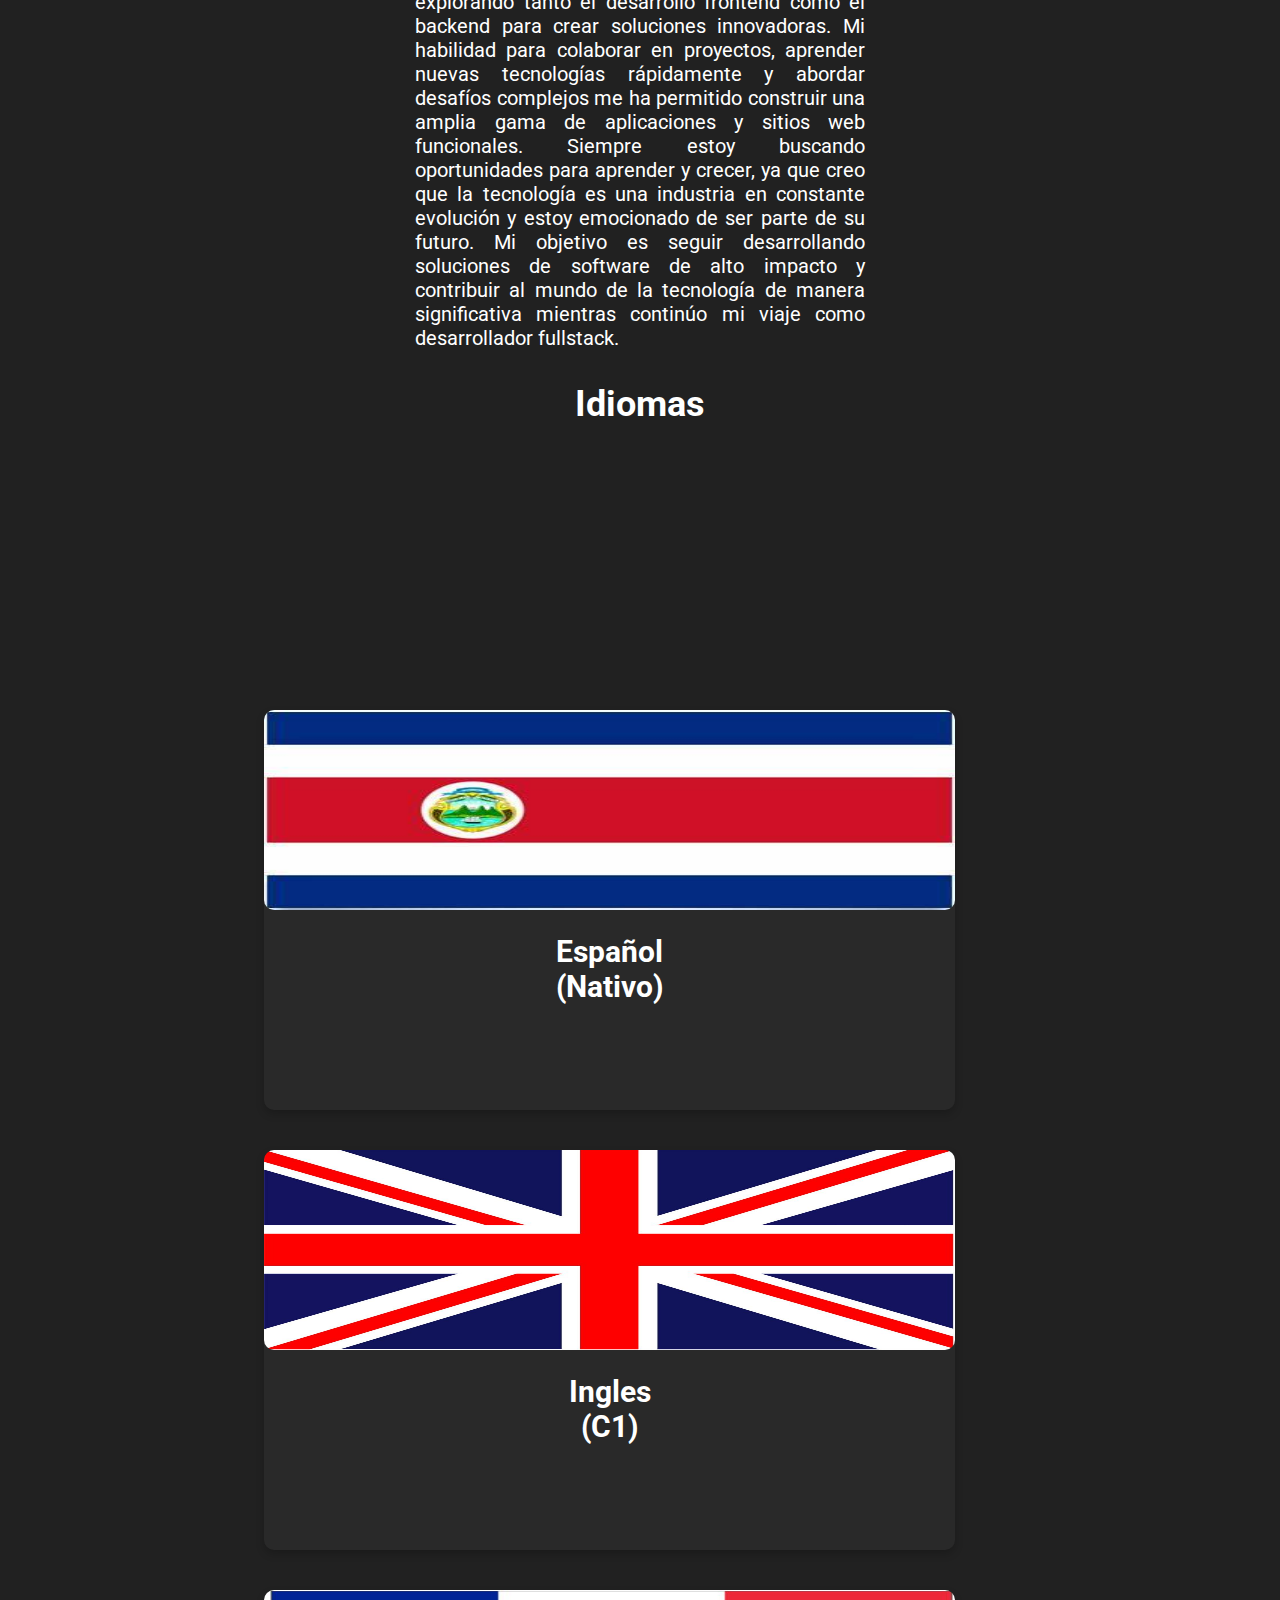
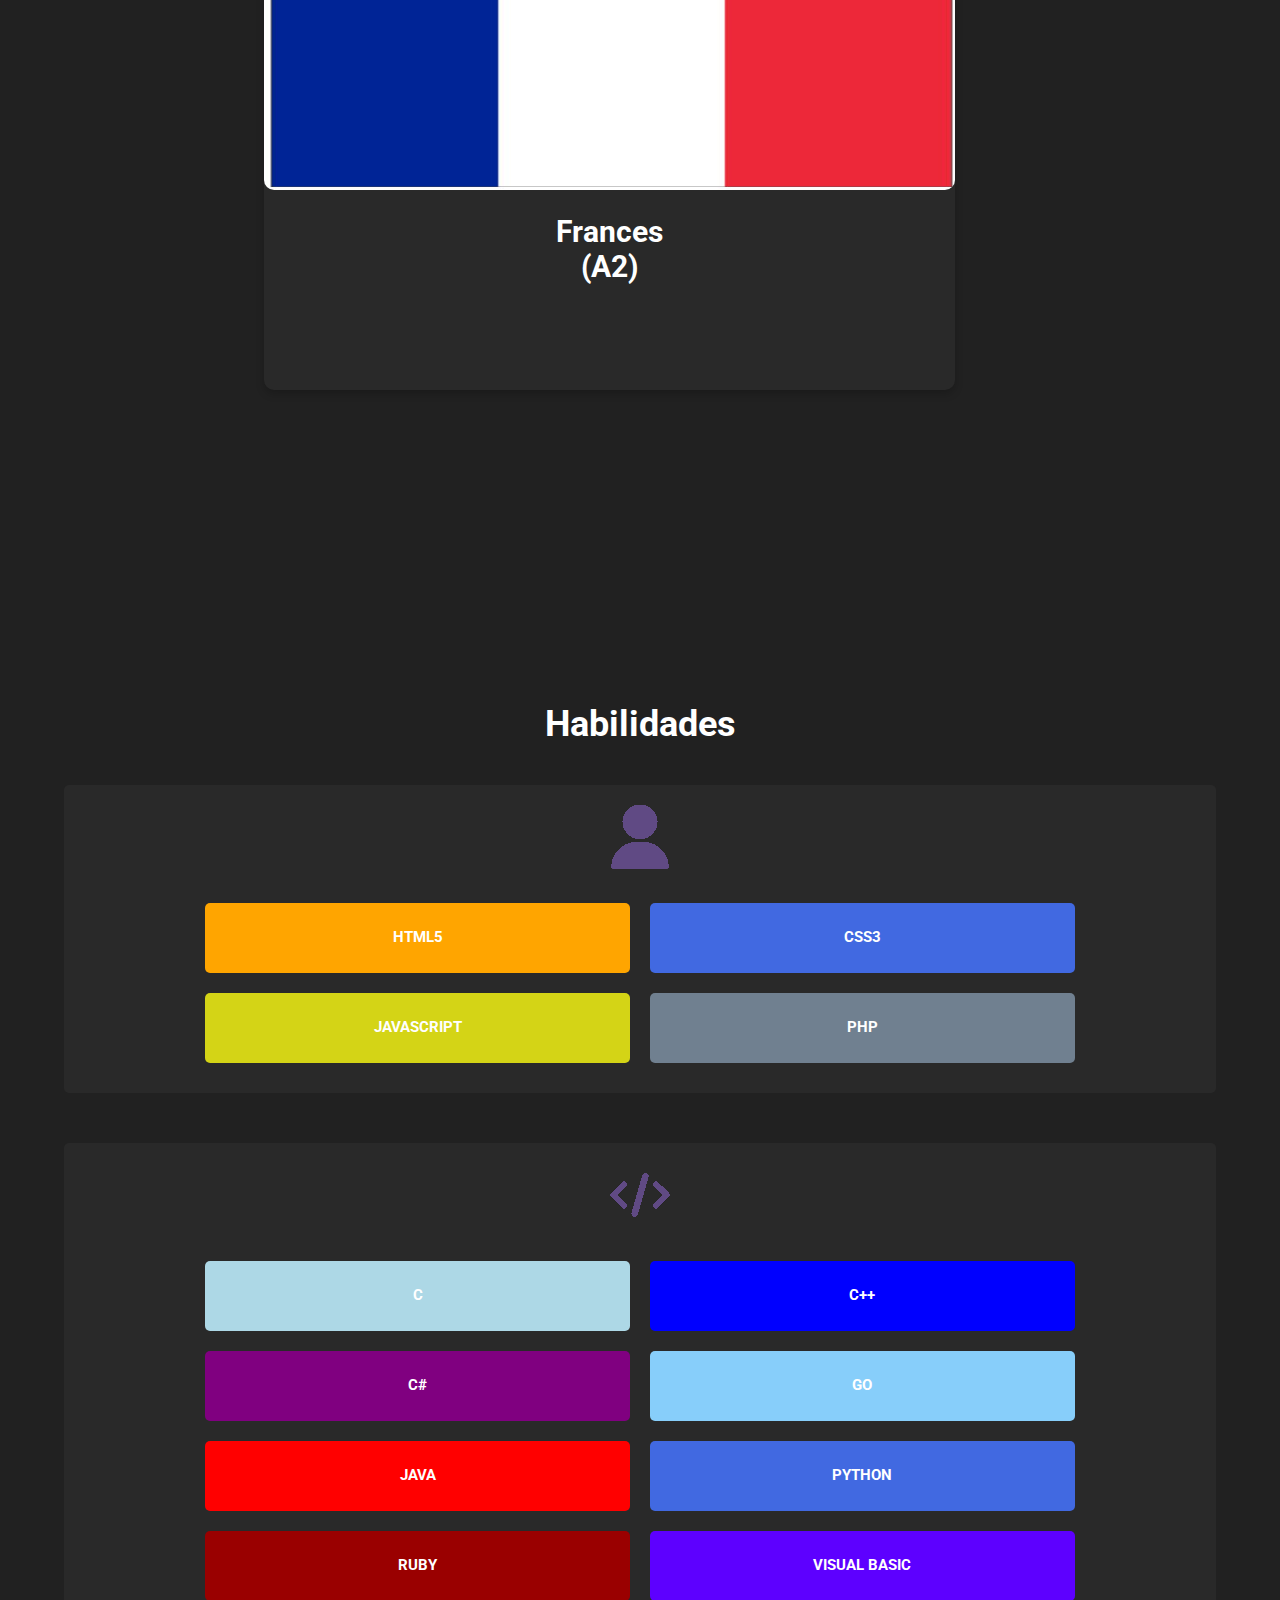
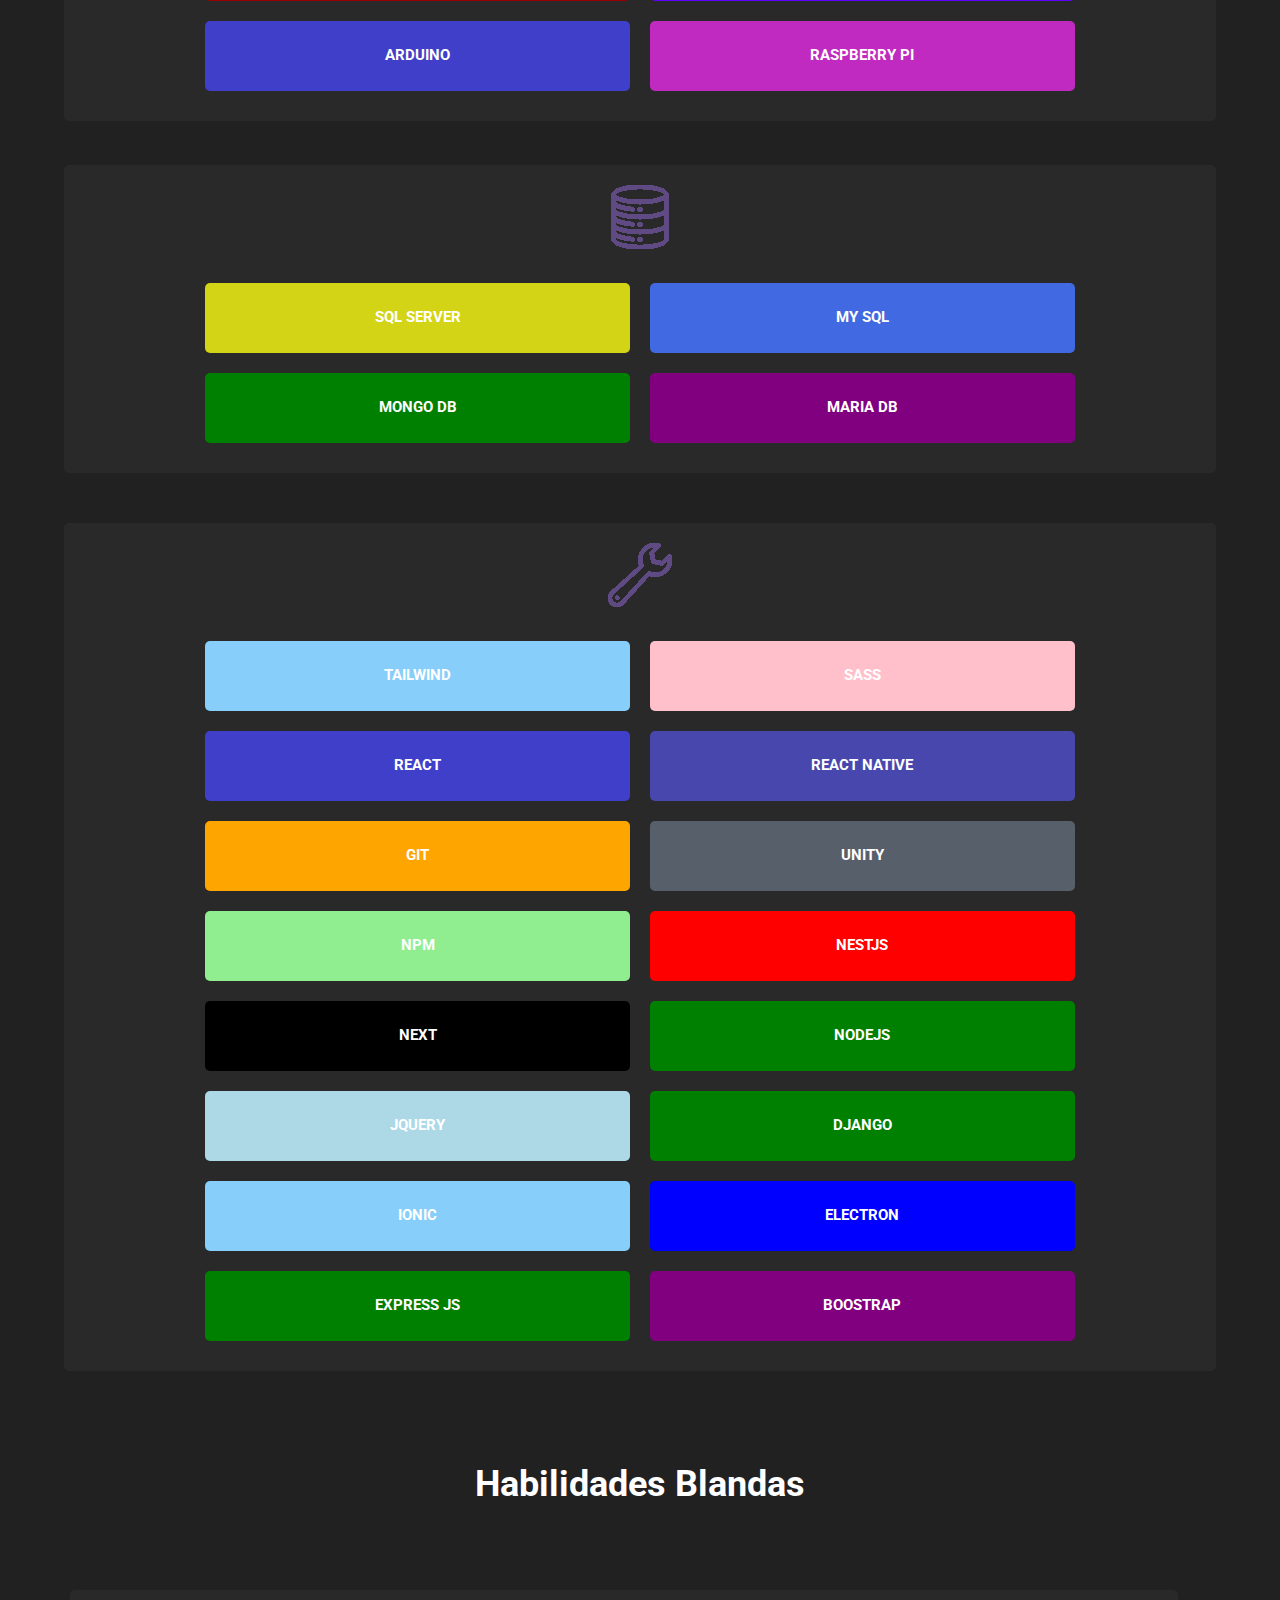
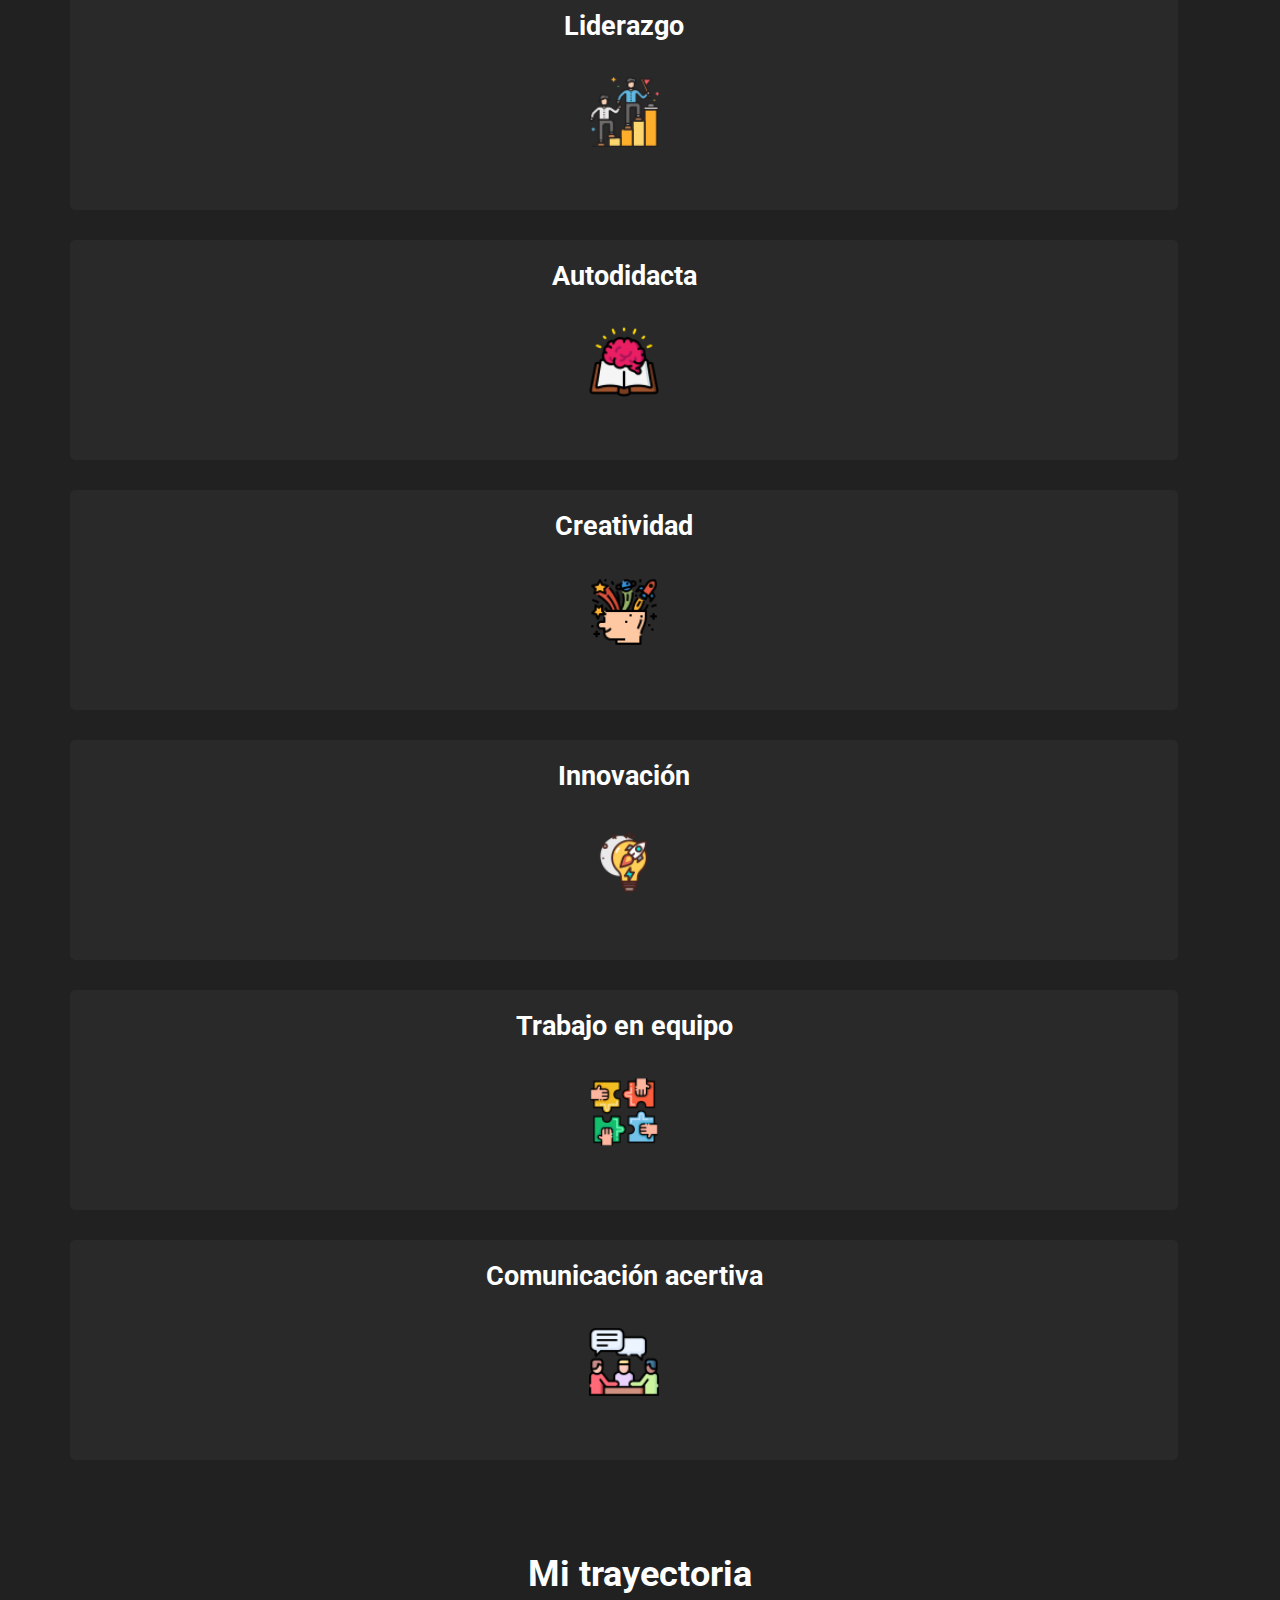
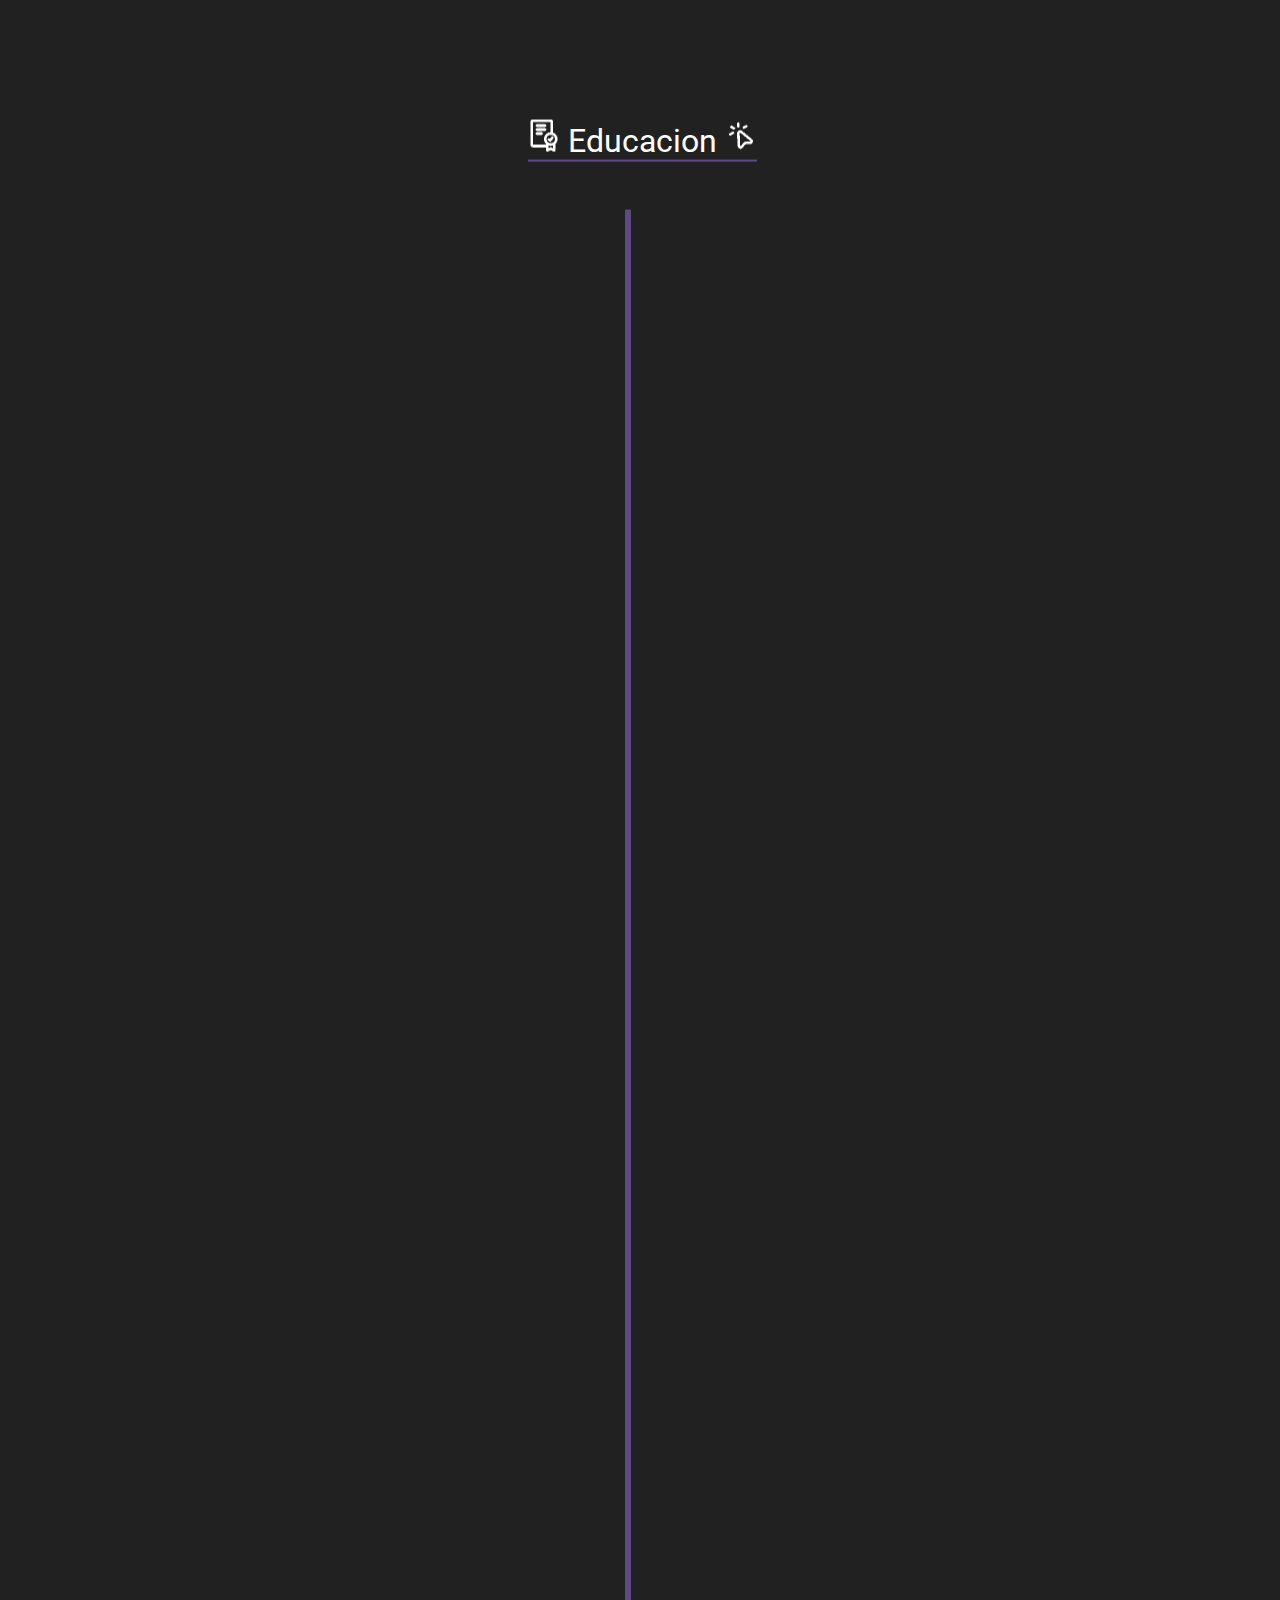
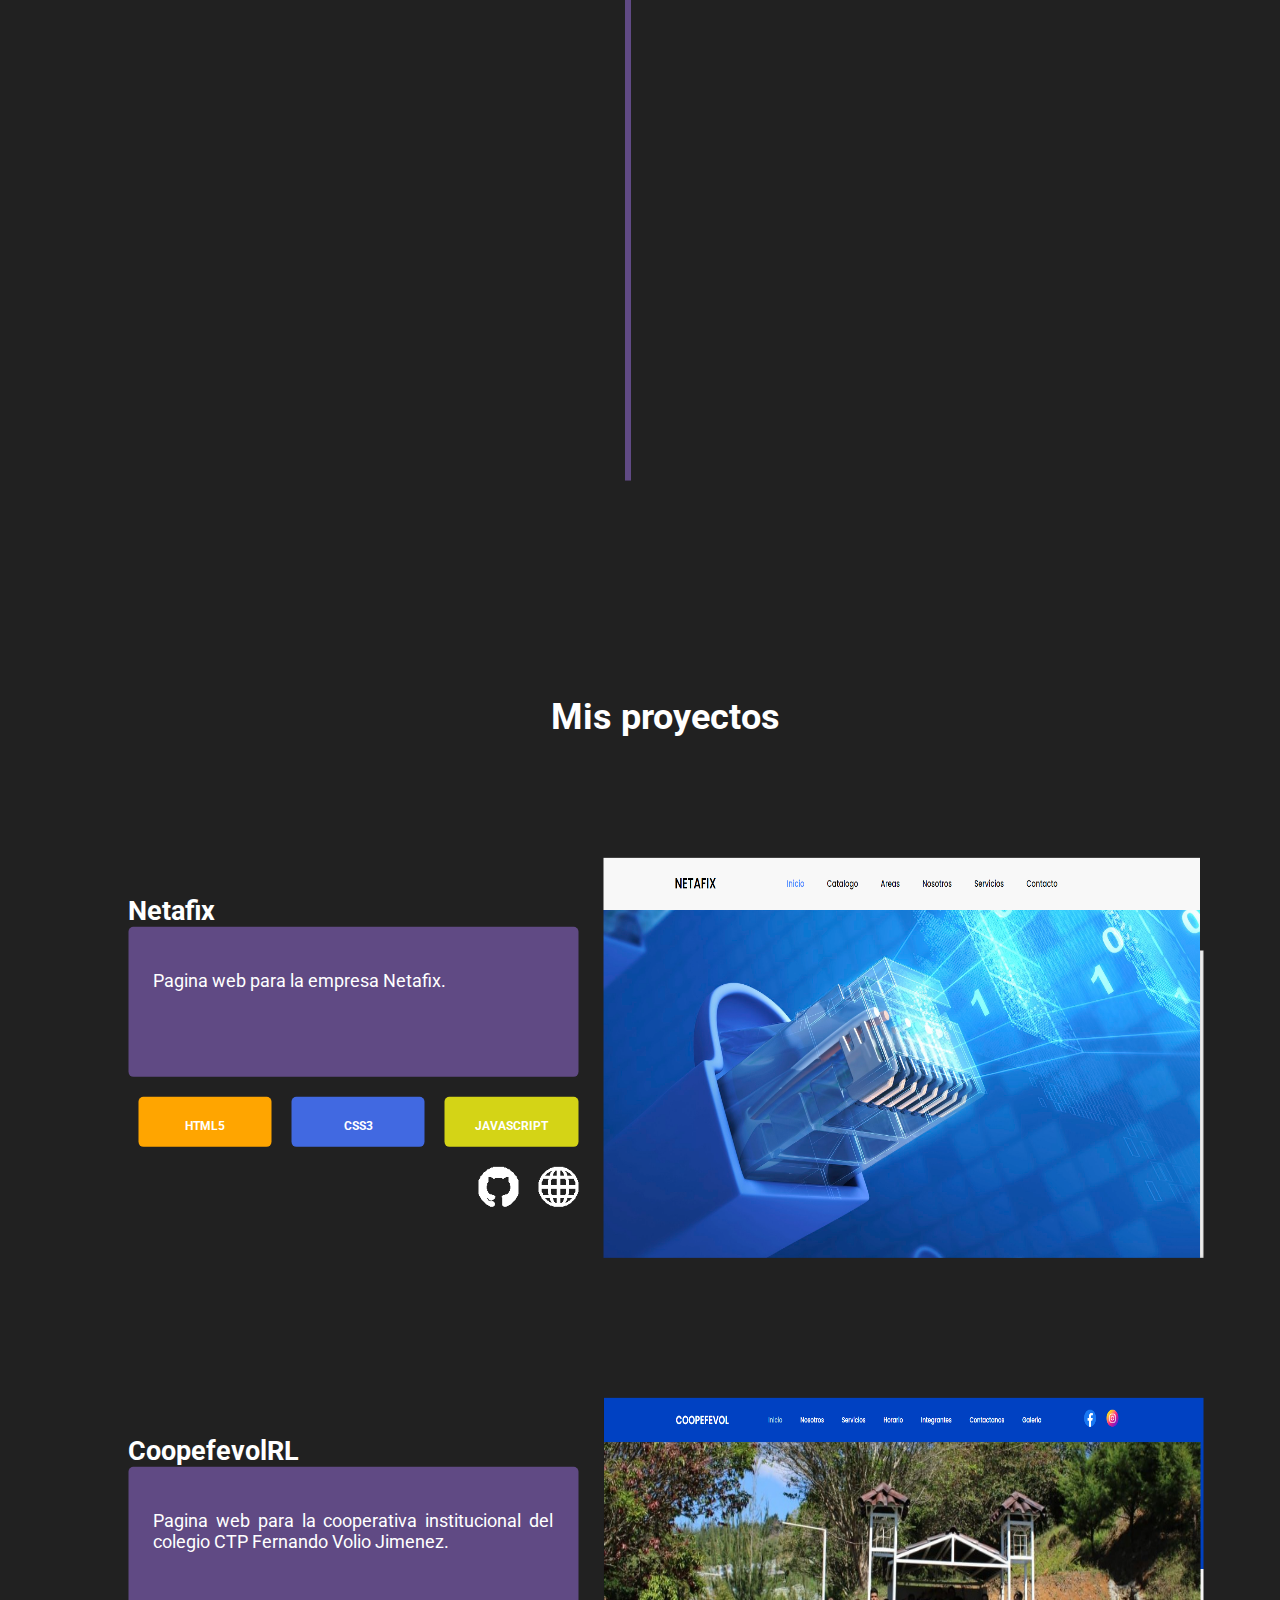
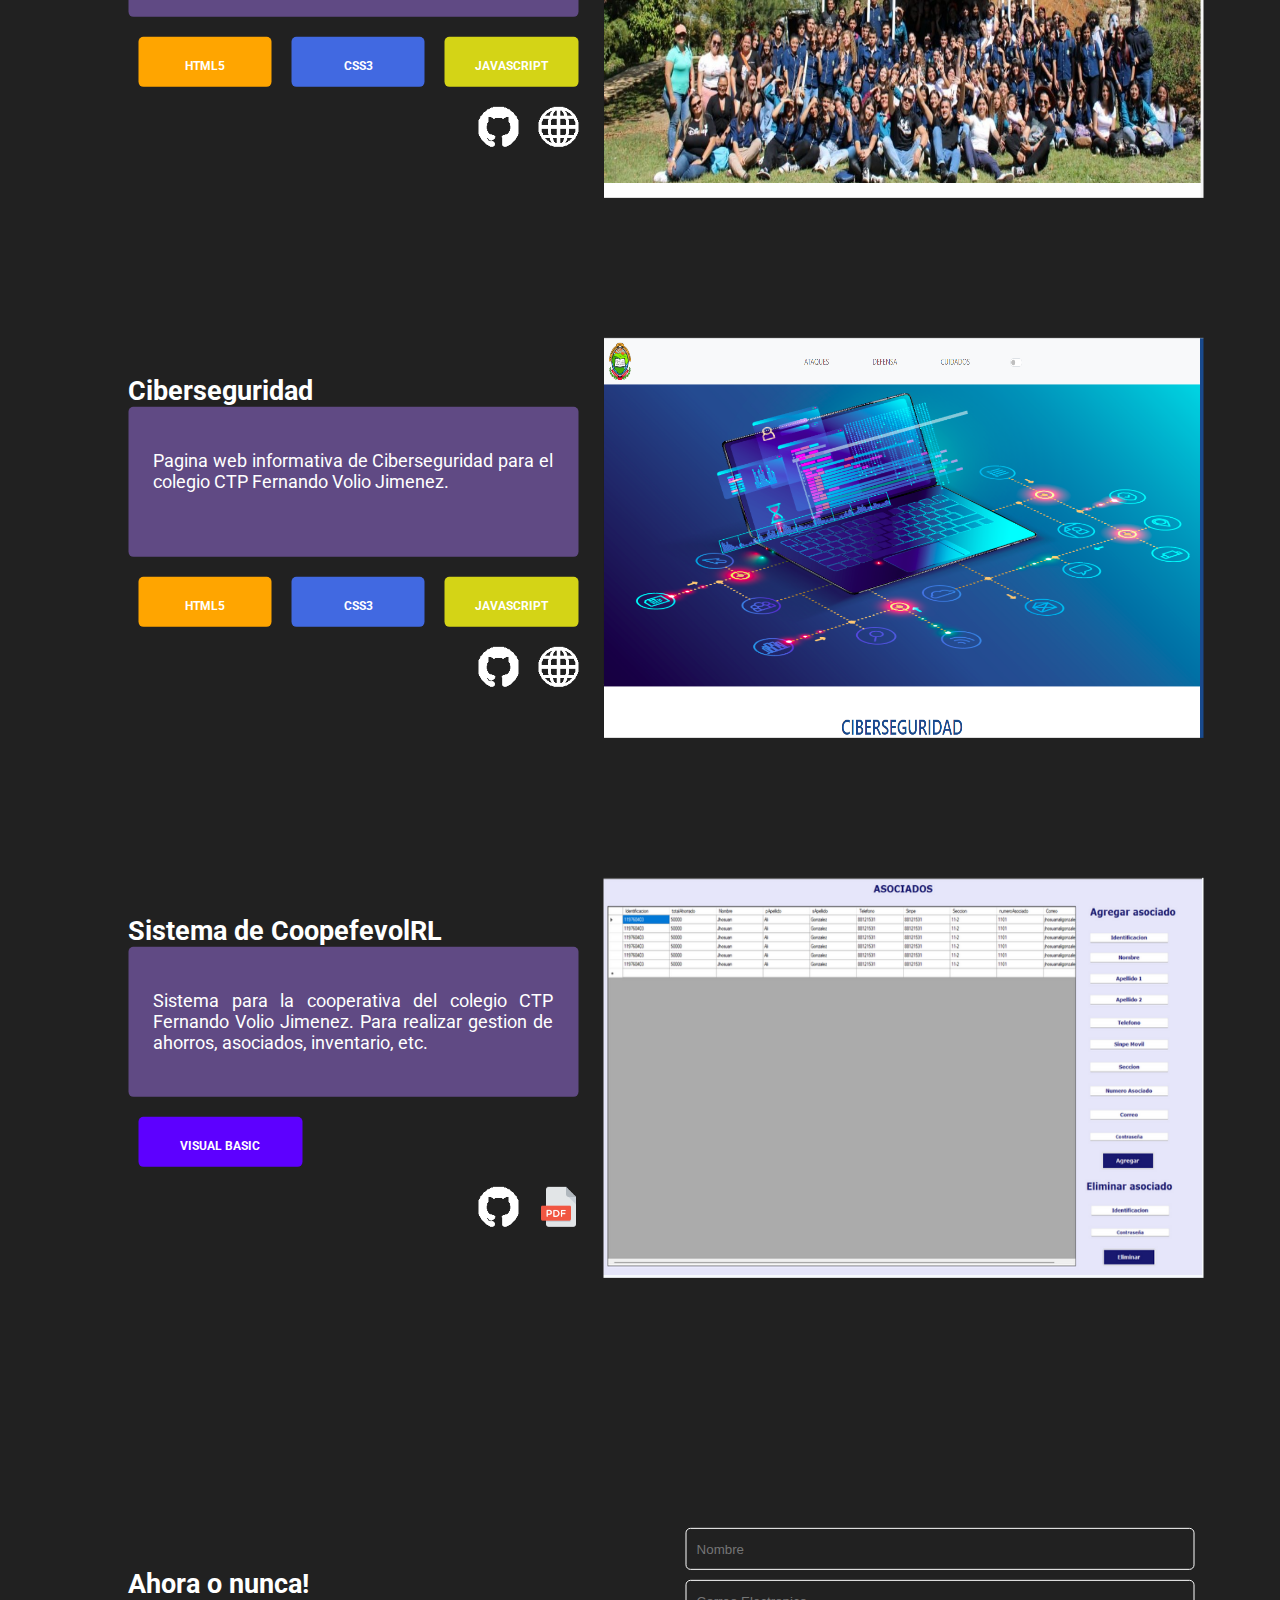
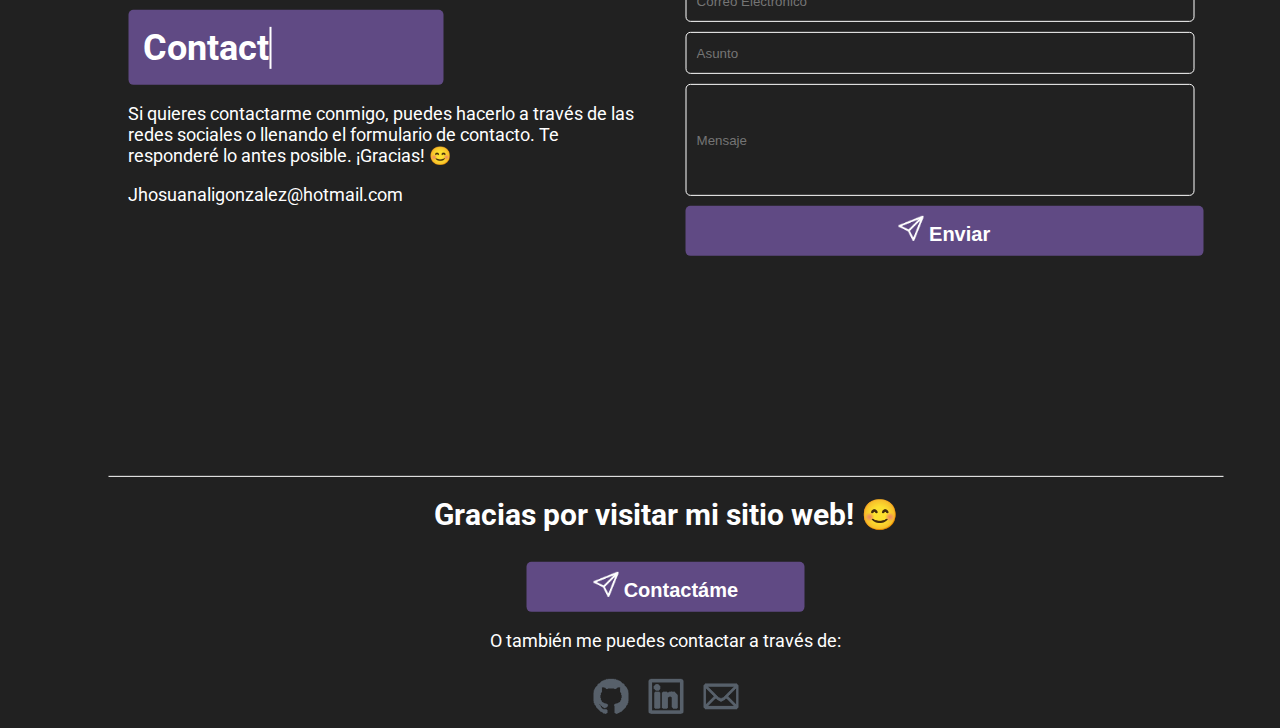
==== commit e60e4e7d: "Update Portafolio.html" ====
--- a/Portafolio.html
+++ b/Portafolio.html
@@ -97,9 +97,6 @@
                 <div class="cont-img"><img src="Frances.png" class="idiom" alt="">
                     <h1>Frances<br>(A2)</h1>
                 </div>
-                <div class="cont-img"><img src="alemania.png" class="idiom" alt="">
-                    <h1>Aleman<br>(A2)</h1>
-                </div>
             </div>
 
             <h1 class="habilidades-titulo" id="Habilidades">Habilidades</h1>
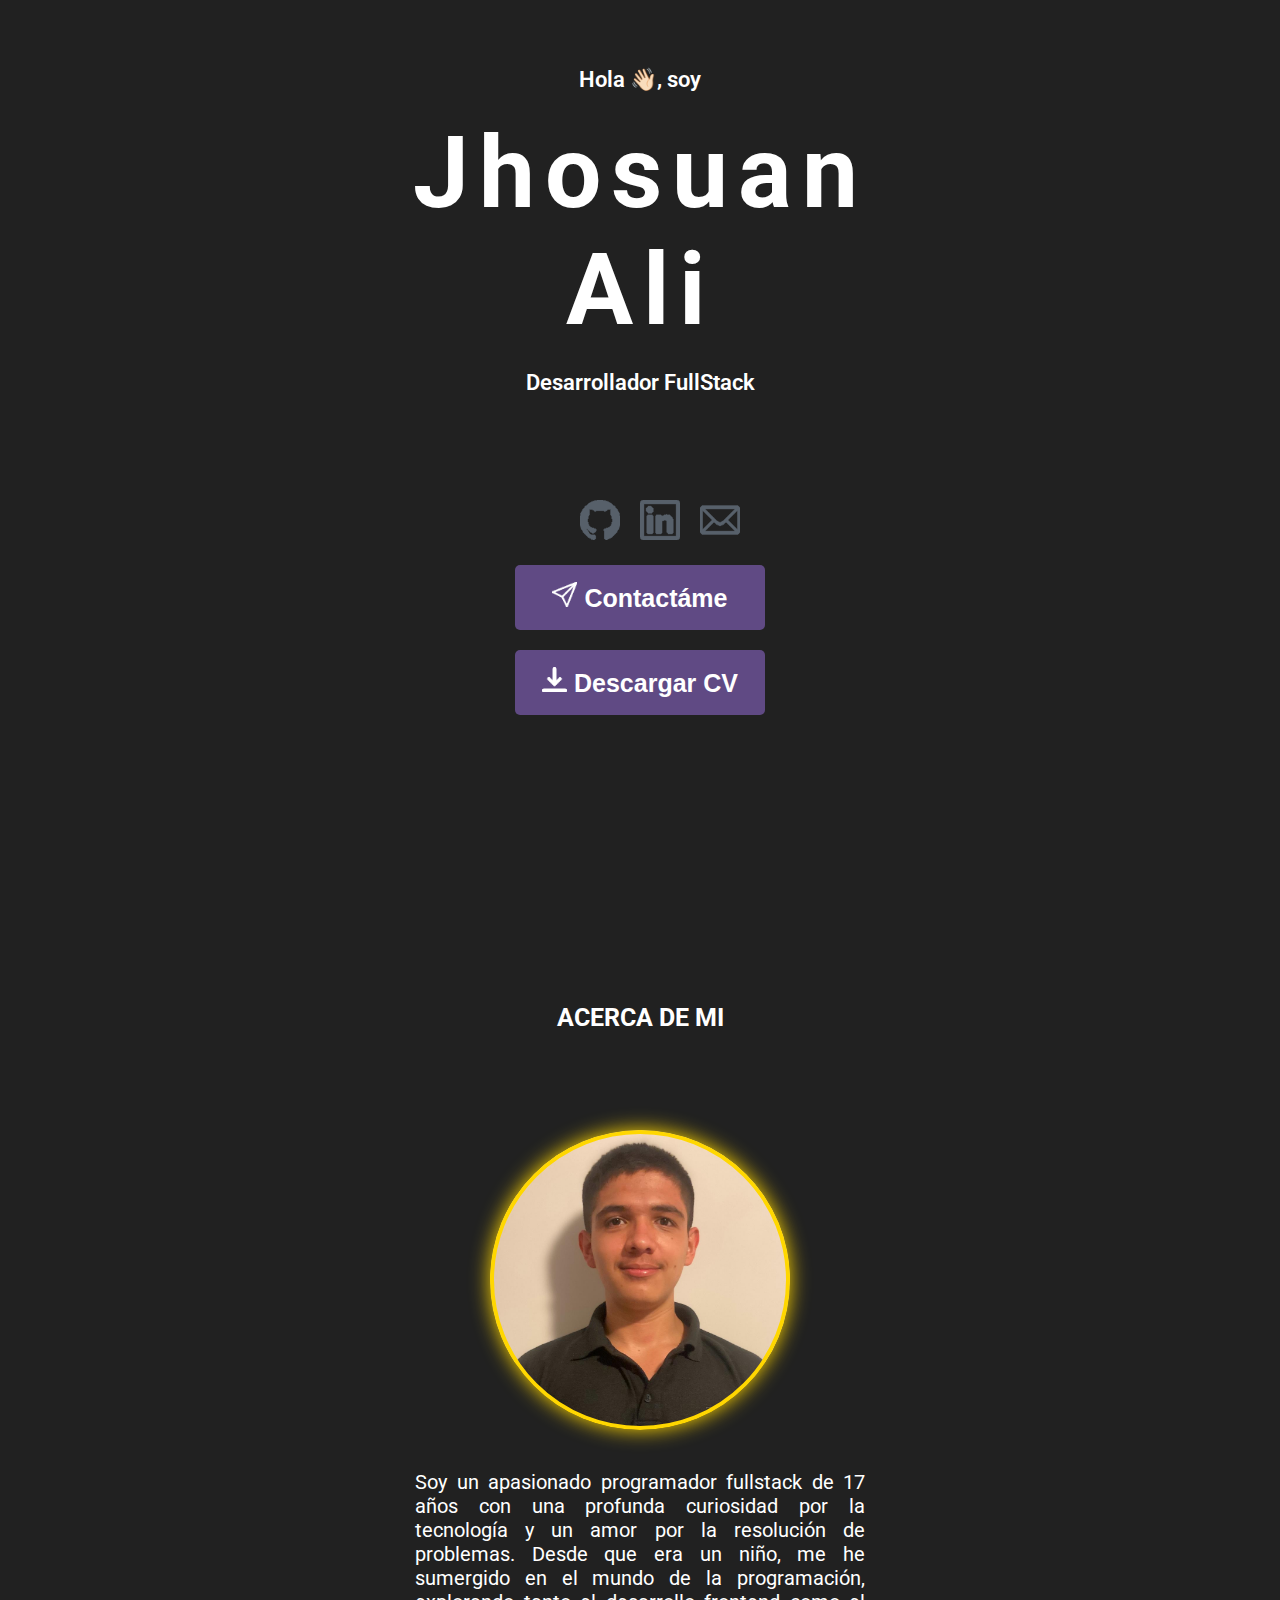
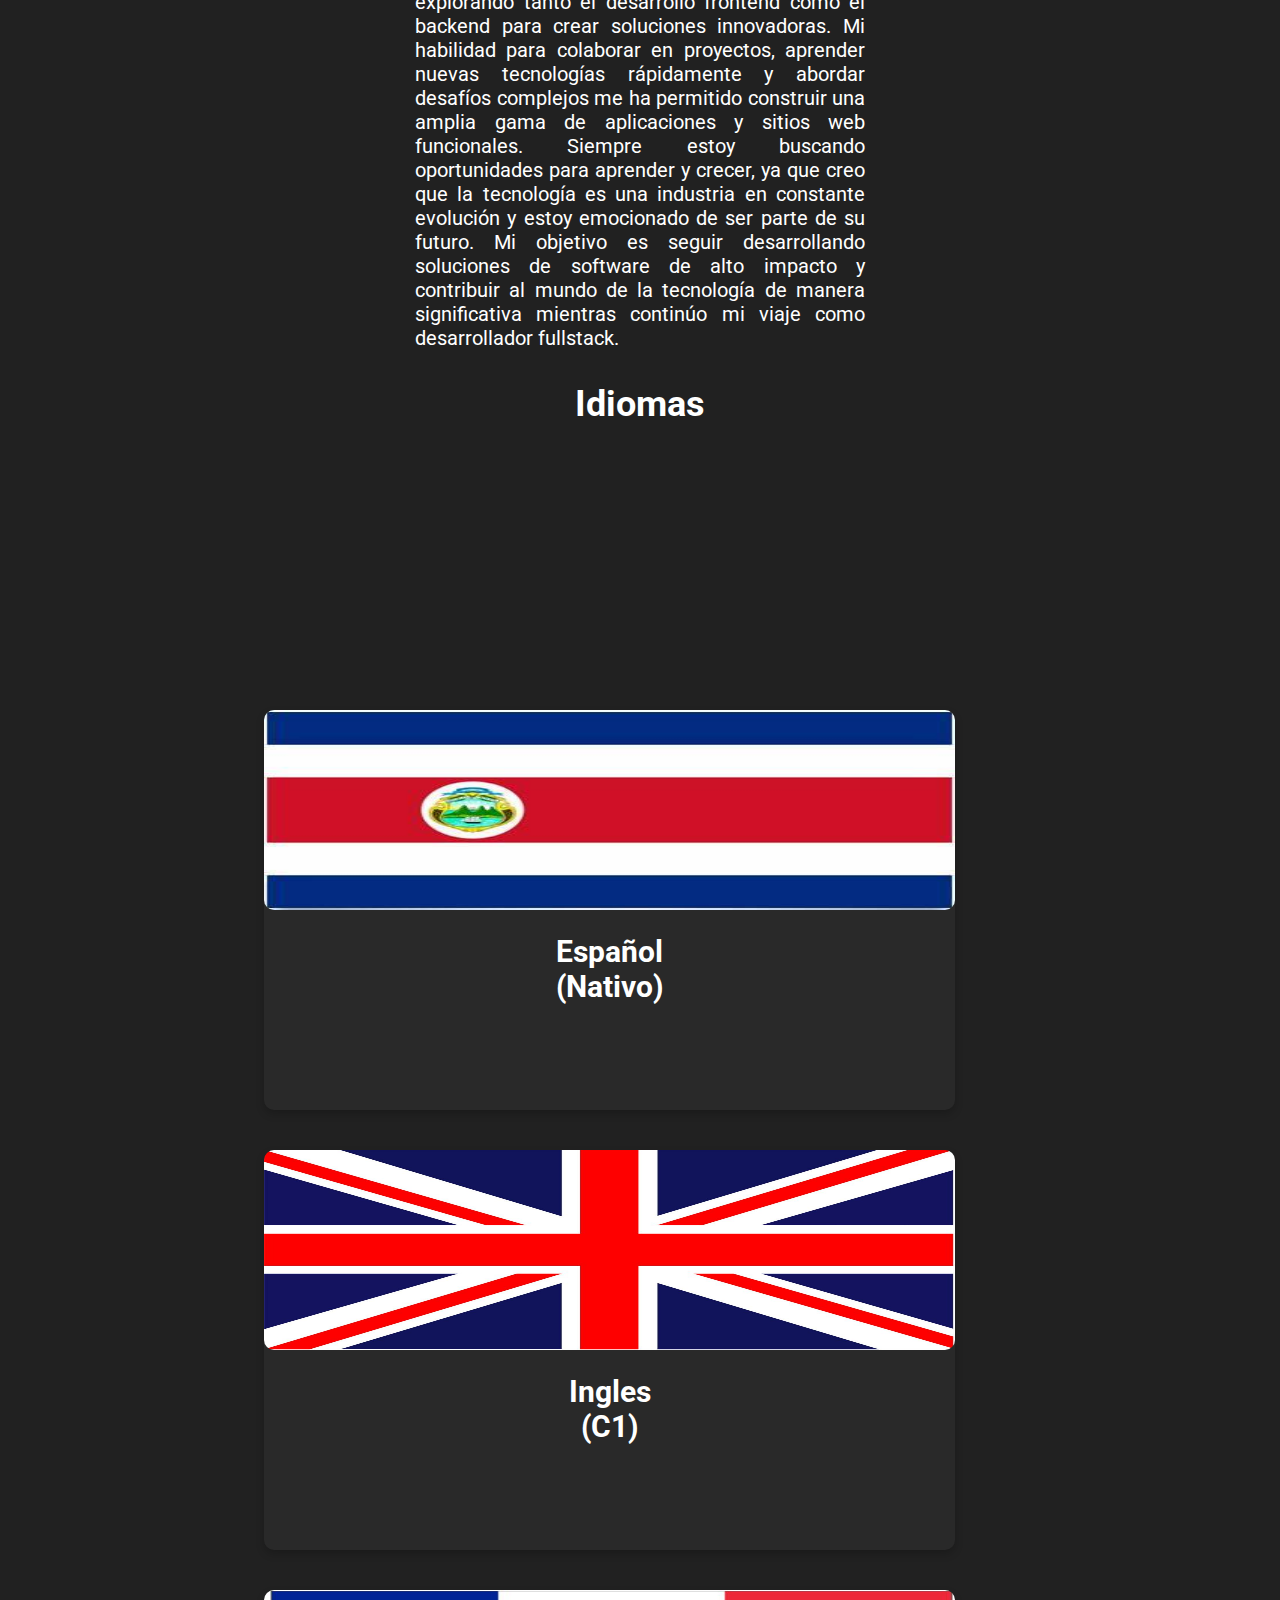
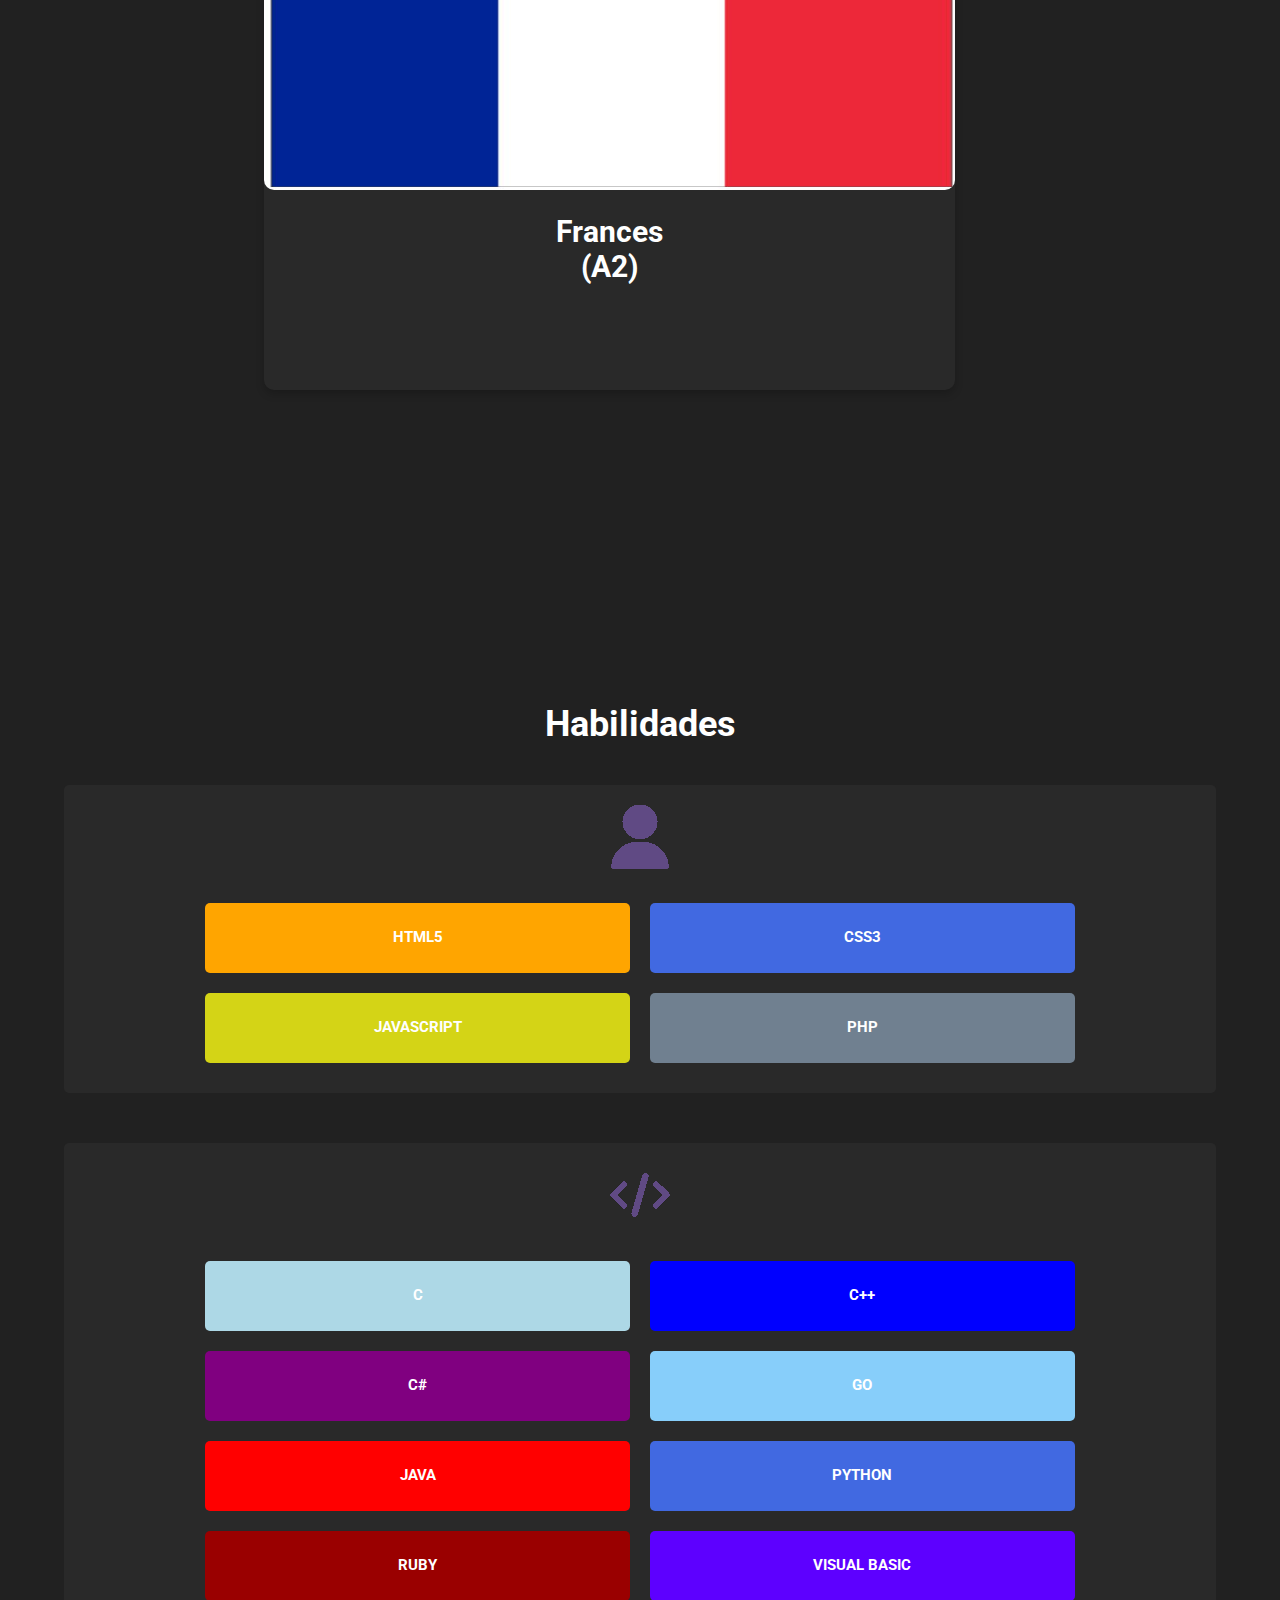
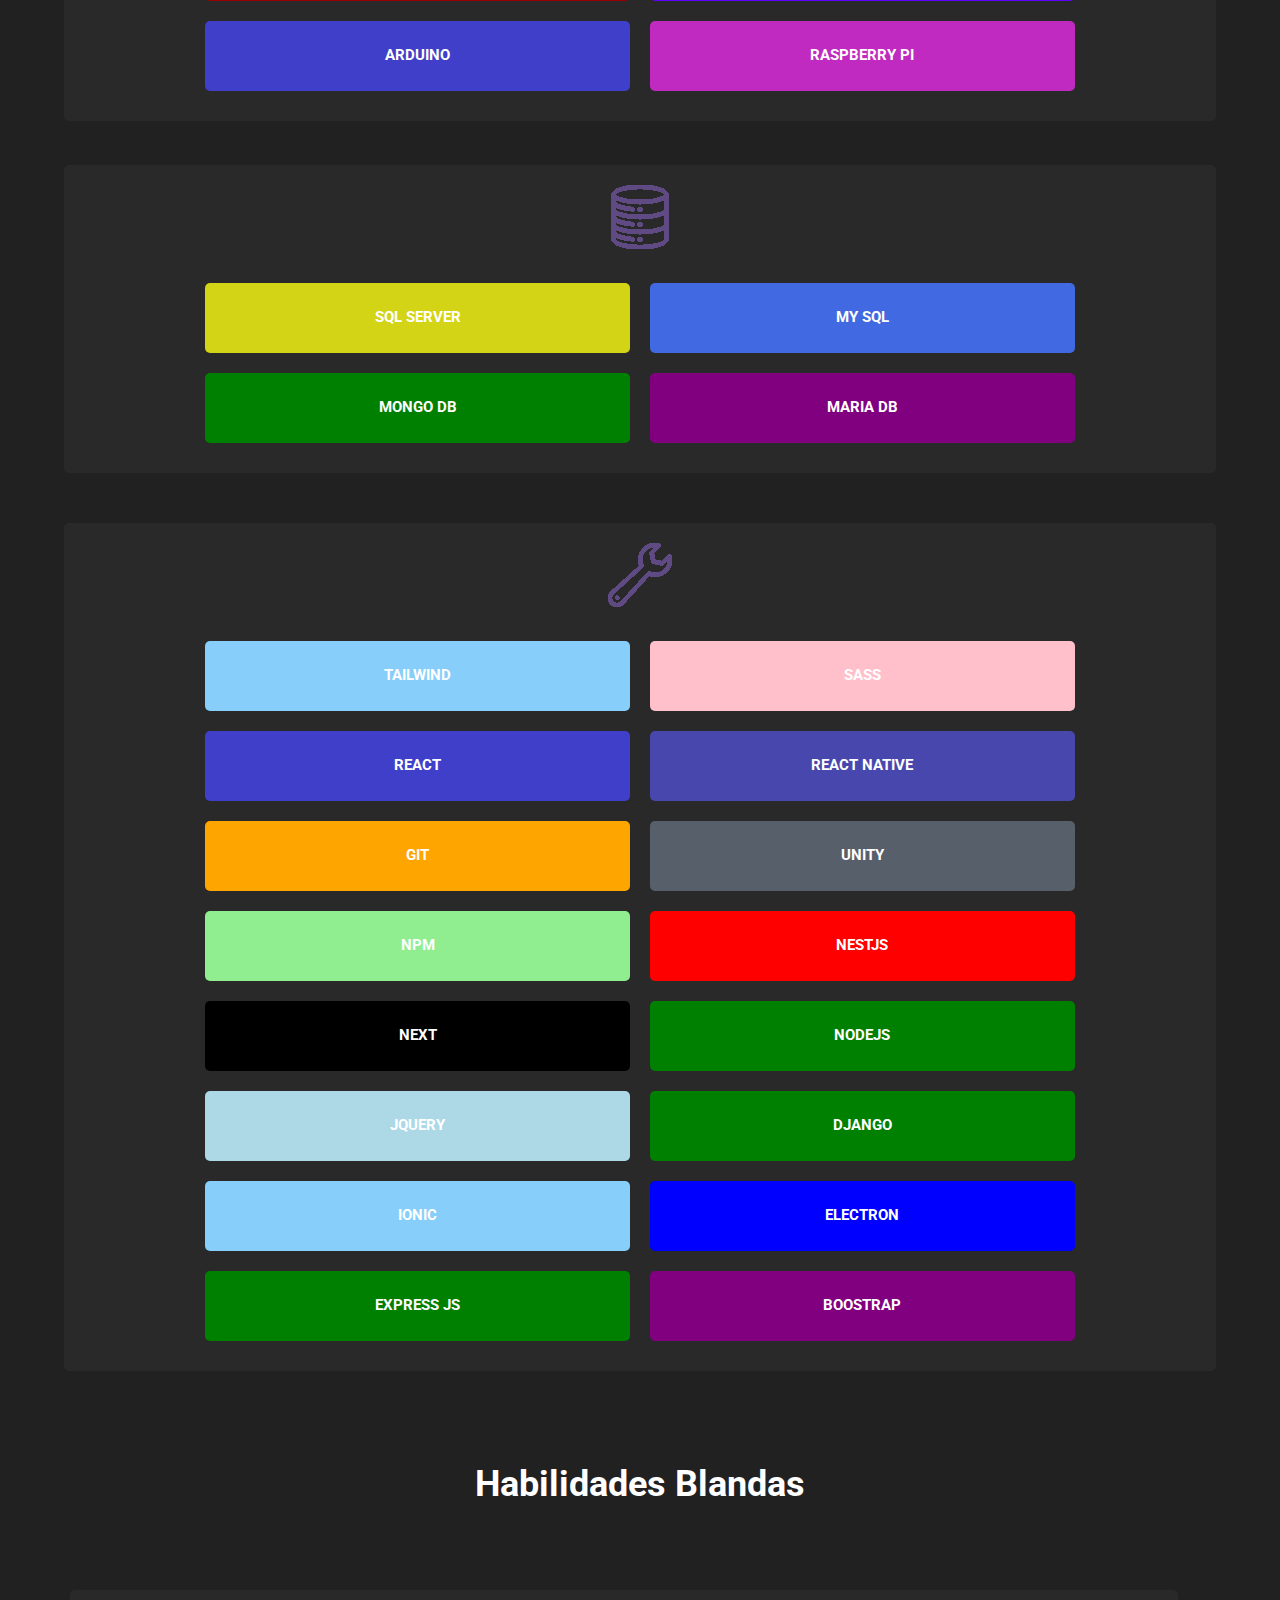
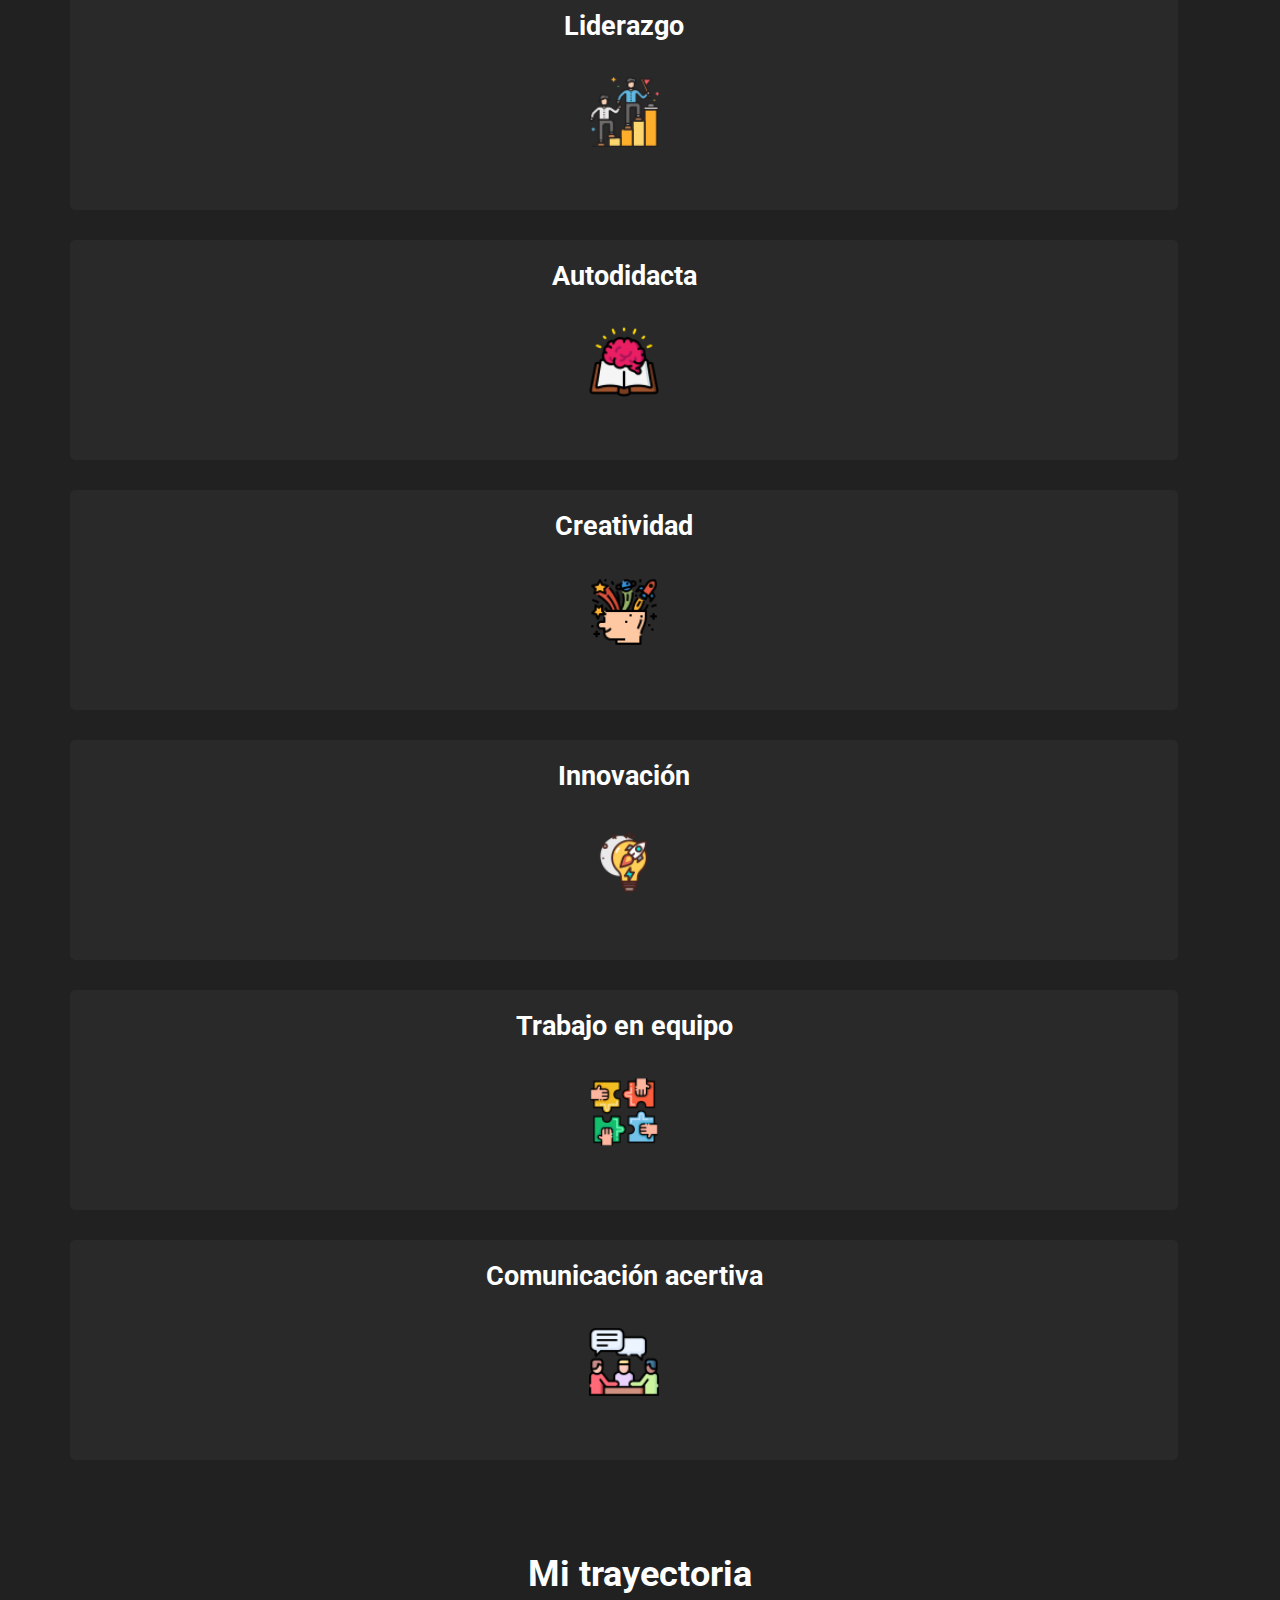
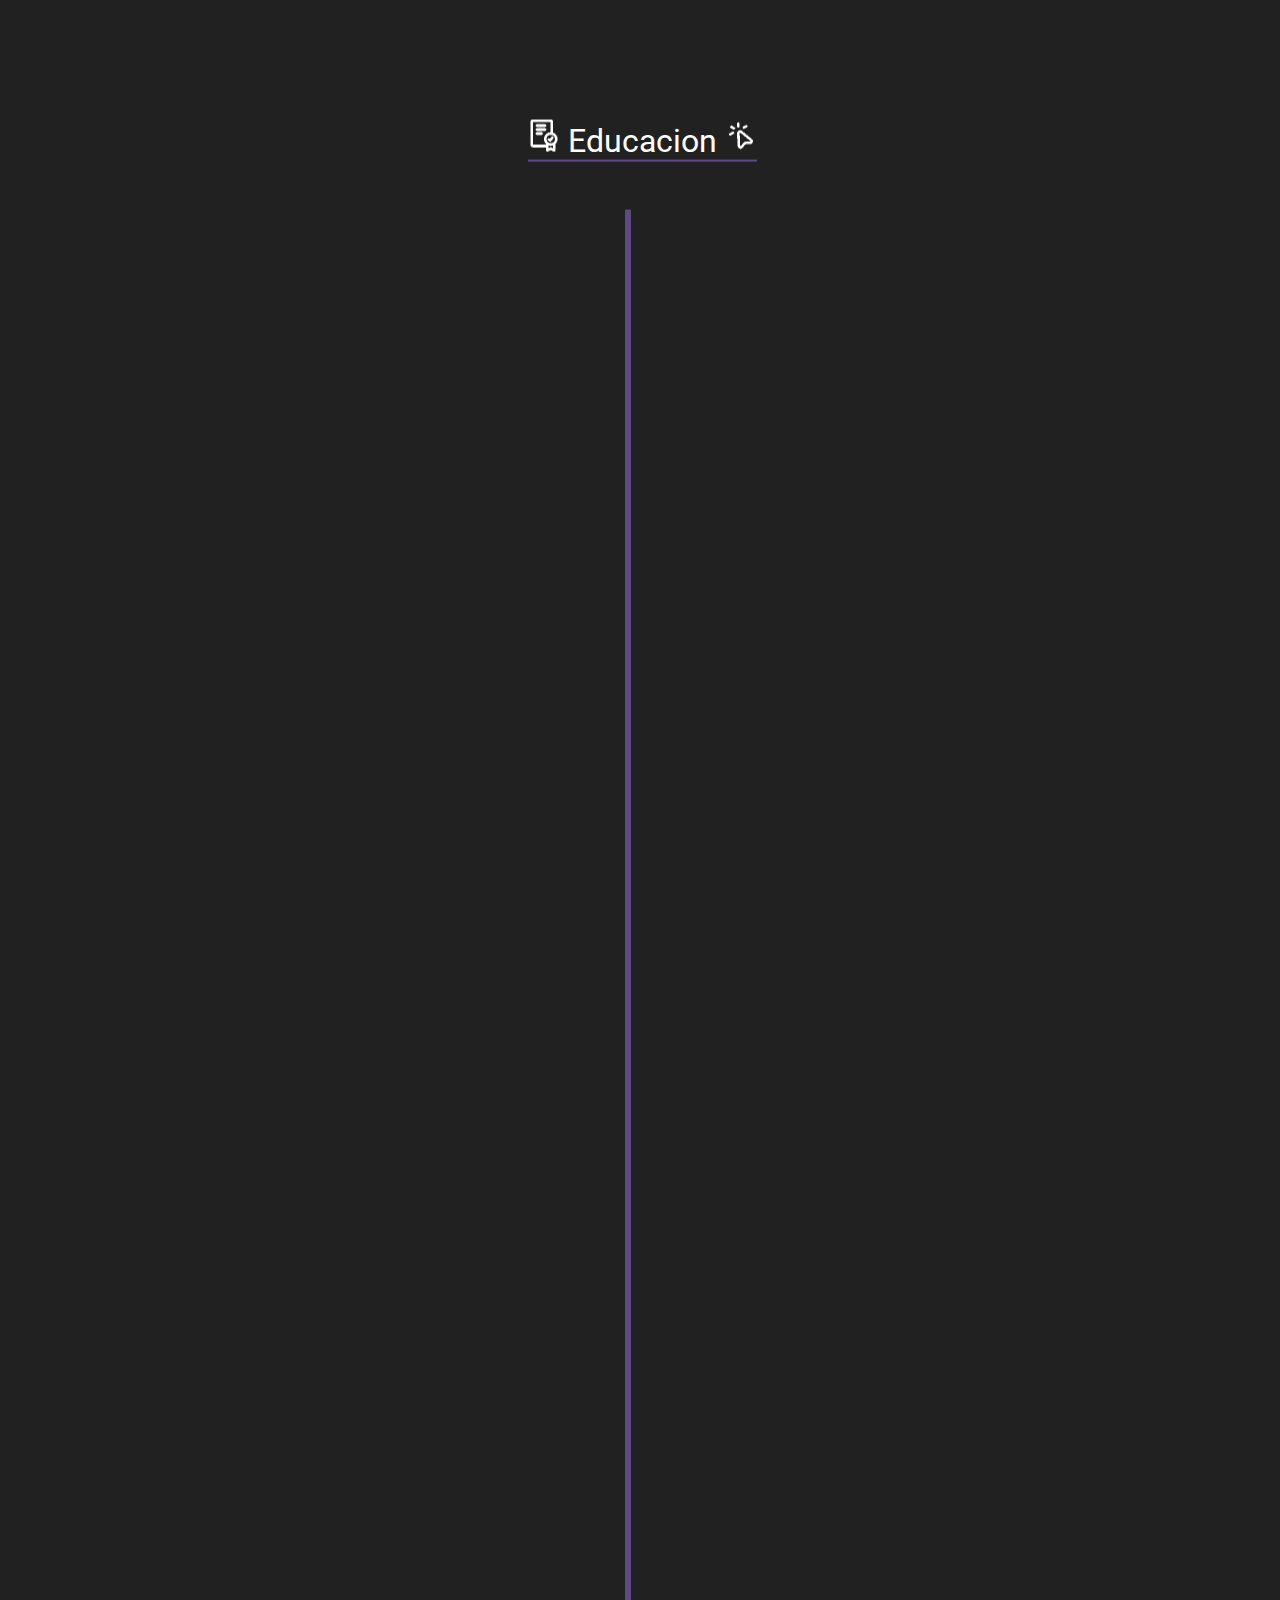
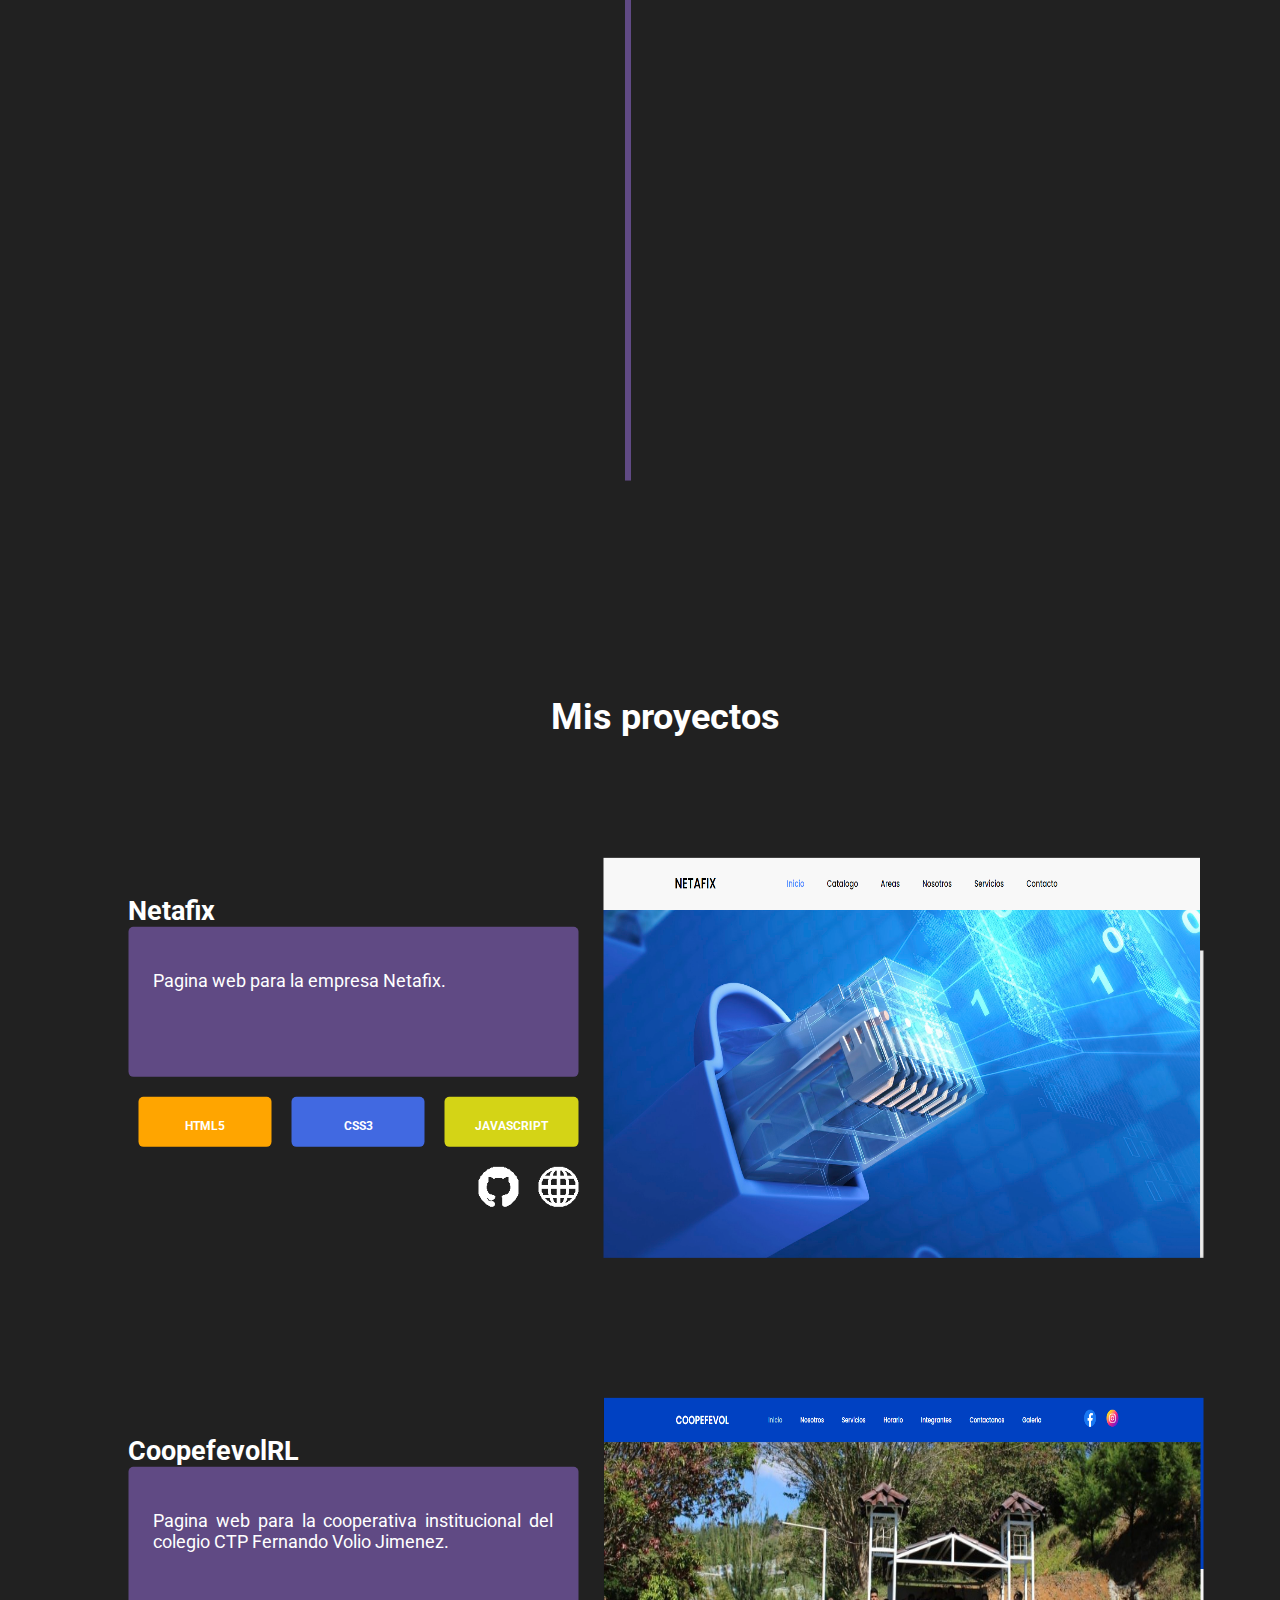
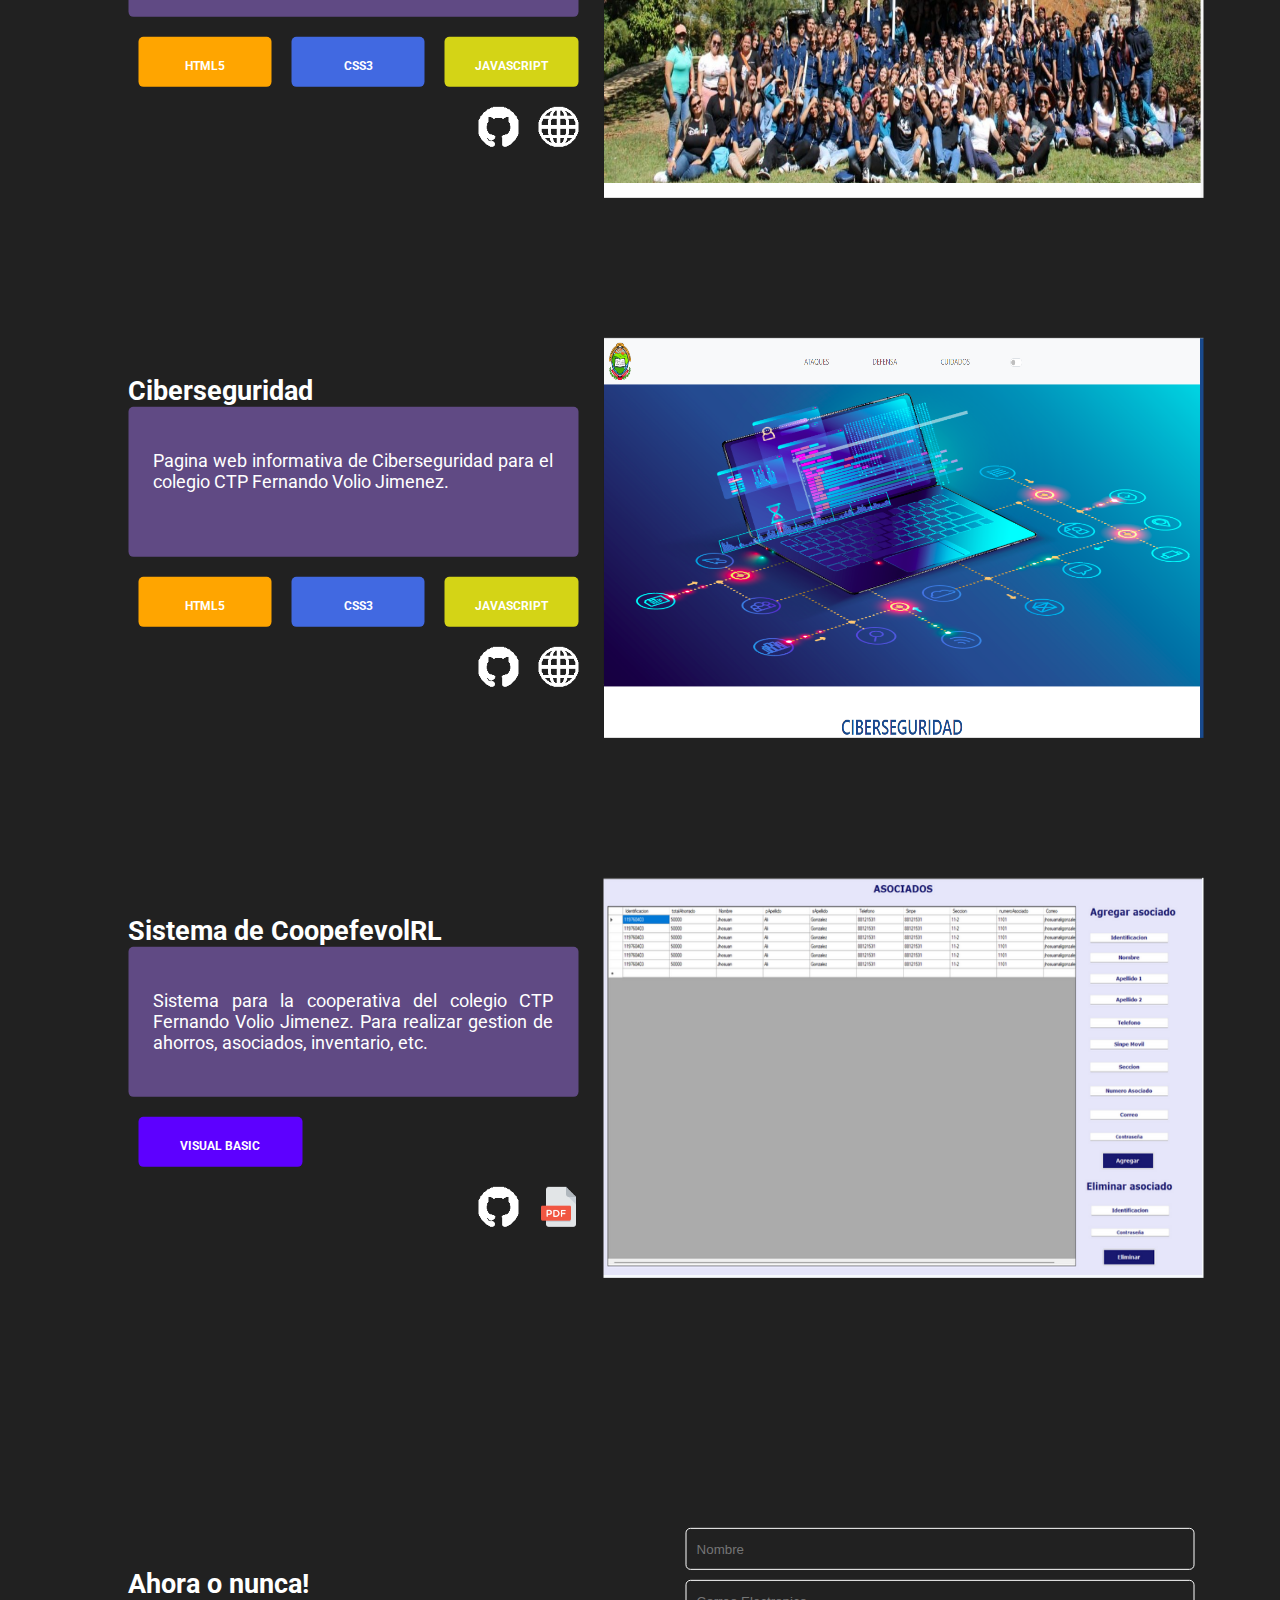
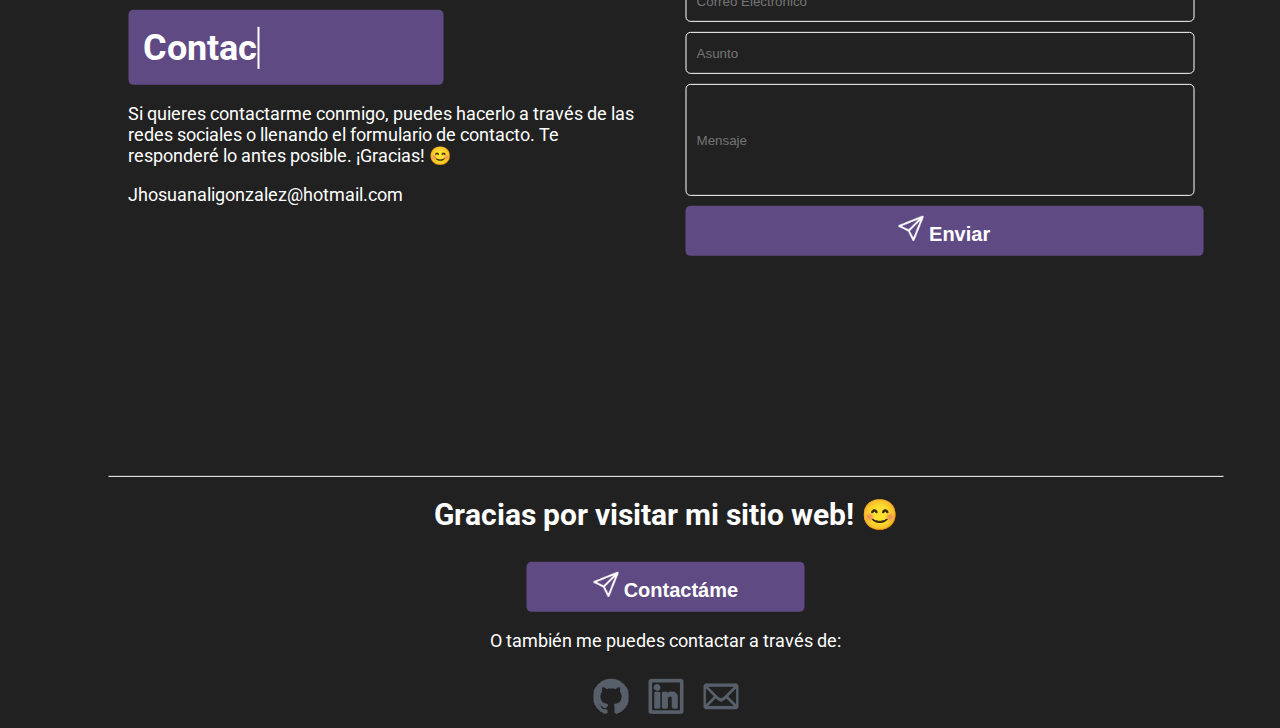
==== commit 67a34718: "Update Portafolio.html" ====
--- a/Portafolio.html
+++ b/Portafolio.html
@@ -58,7 +58,7 @@
                         <button class="contactame"><img src="send.png" style="height: 25px; width: 25px;" alt="">
                             Contactáme</button>
                     </a>
-                    <a href="CV - Jhosuan David Ali Gonzalez Actualizado.pdf" download="CV Jhosuan Ali">
+                    <a href="Curriculum.pdf" download="CV Jhosuan Ali">
                         <button class="curriculum"><img src="download.png" style="height: 25px; width: 25px;"
                                 alt=""></img>
                             Descargar CV</button>
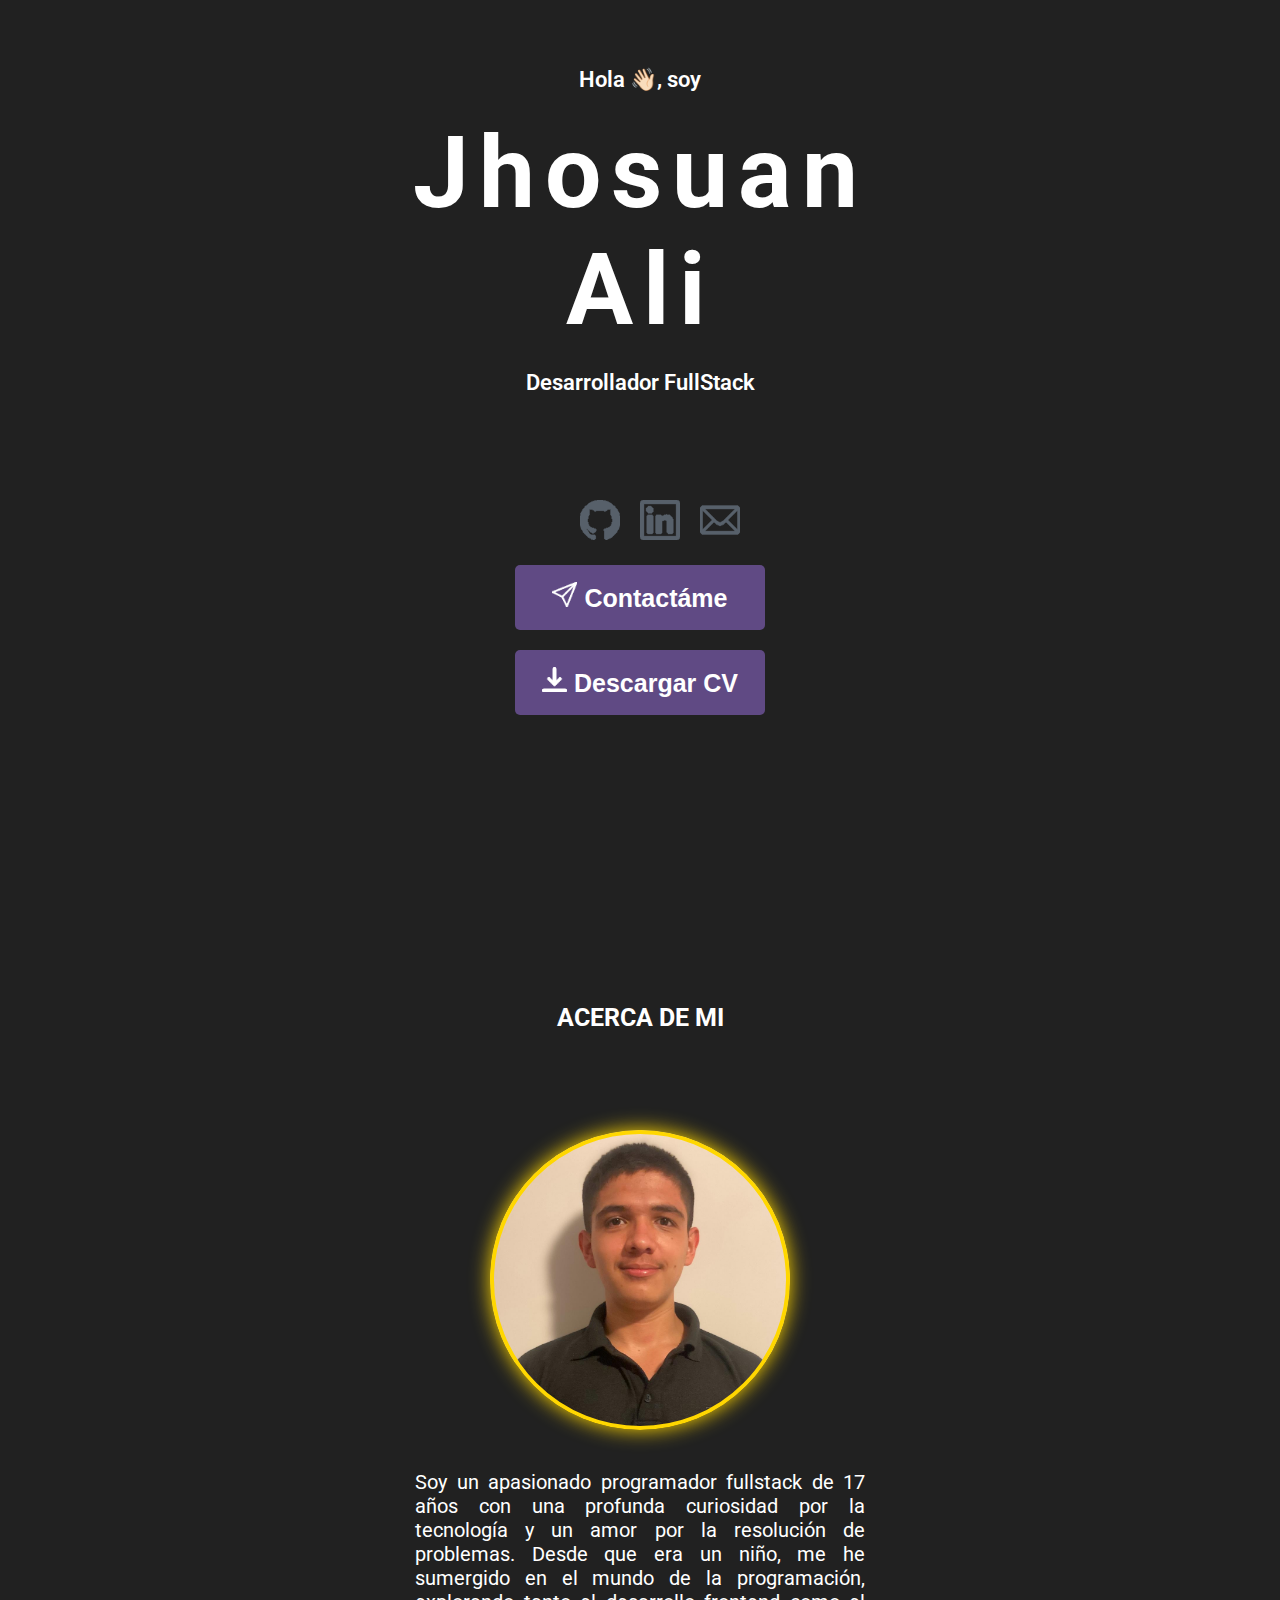
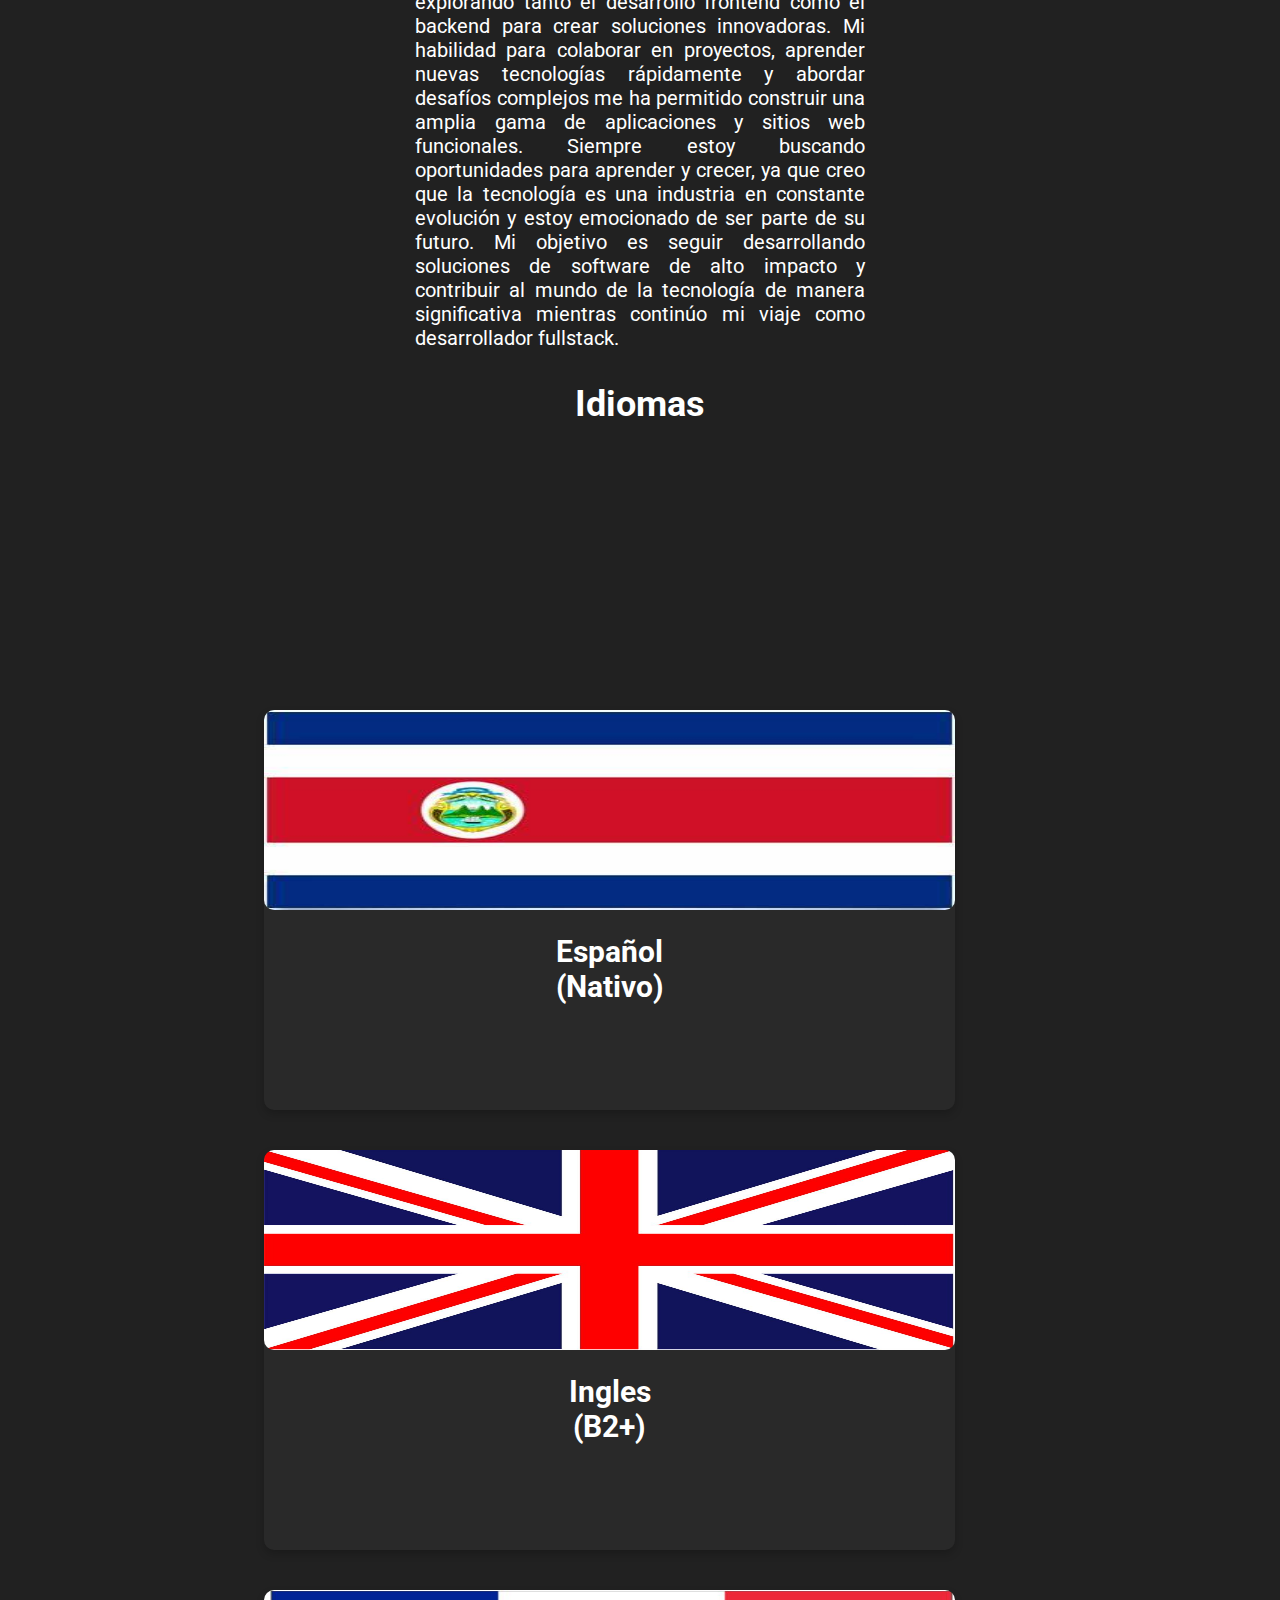
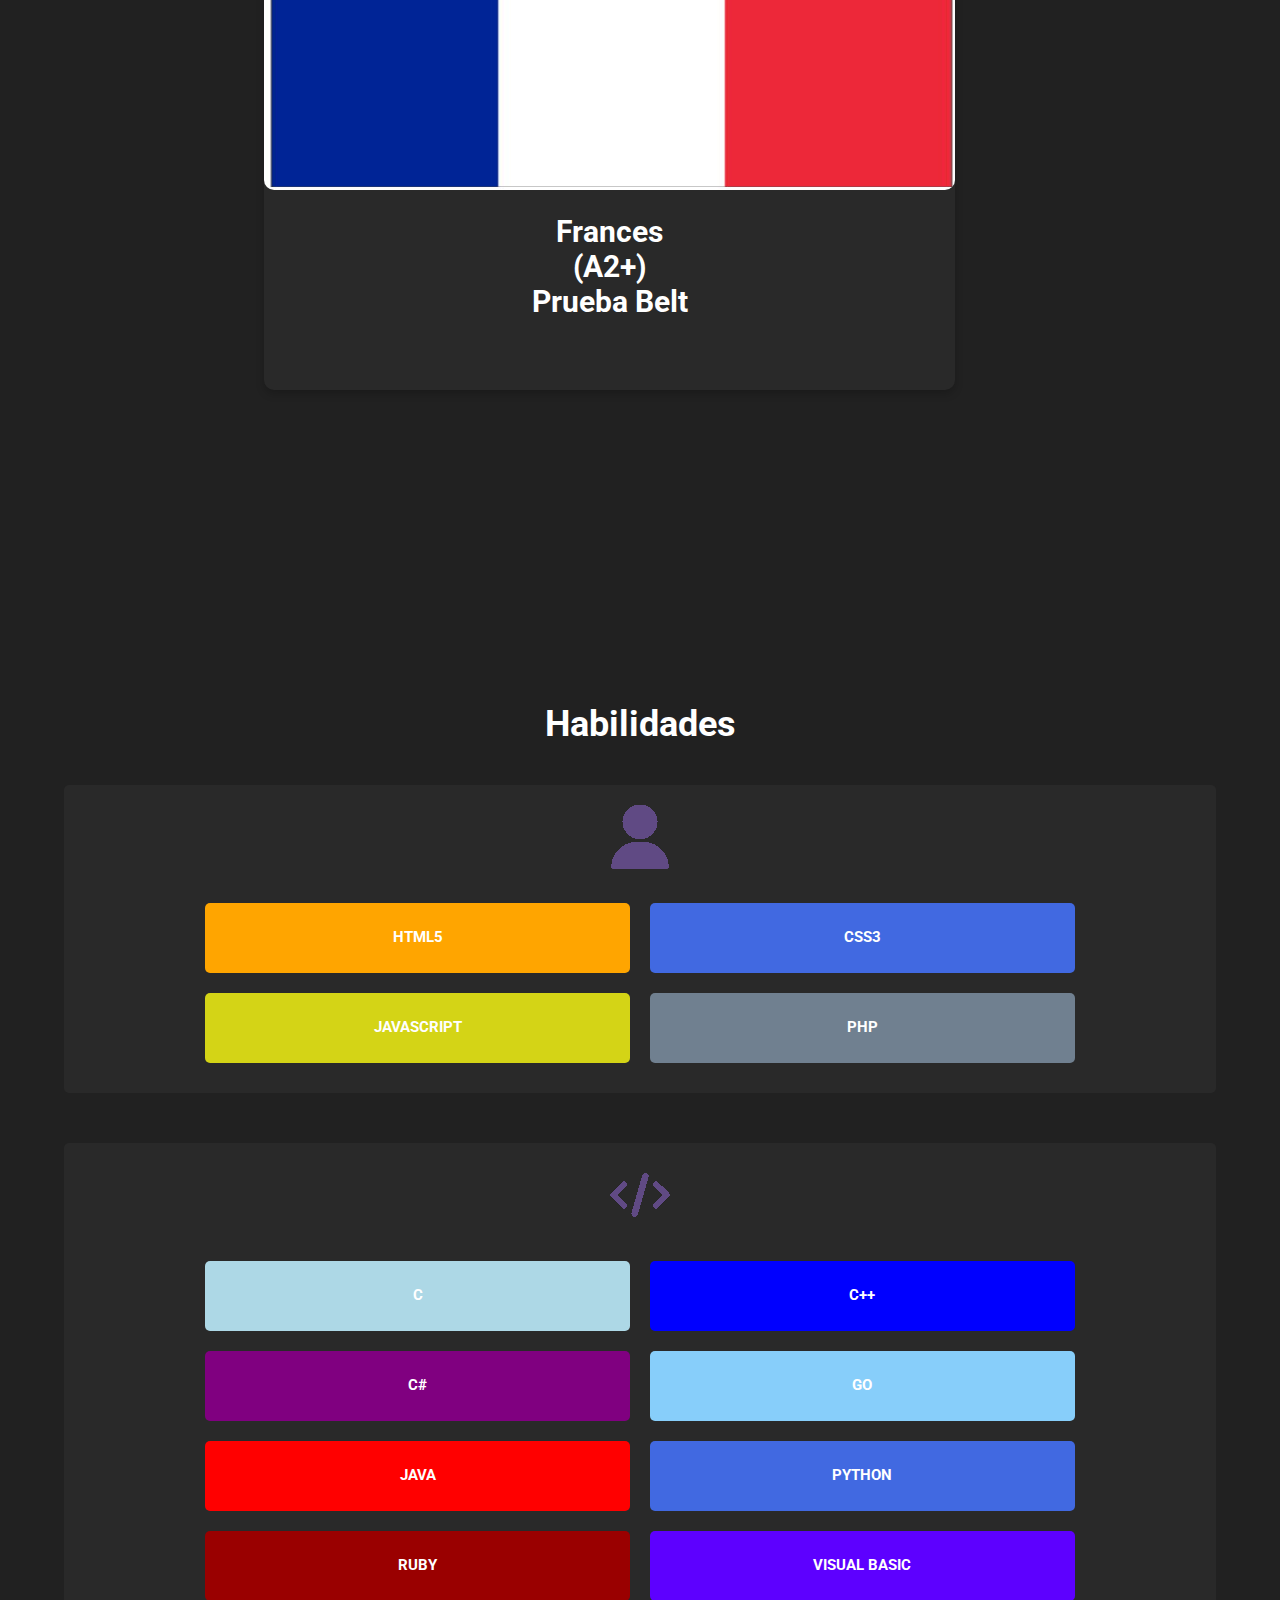
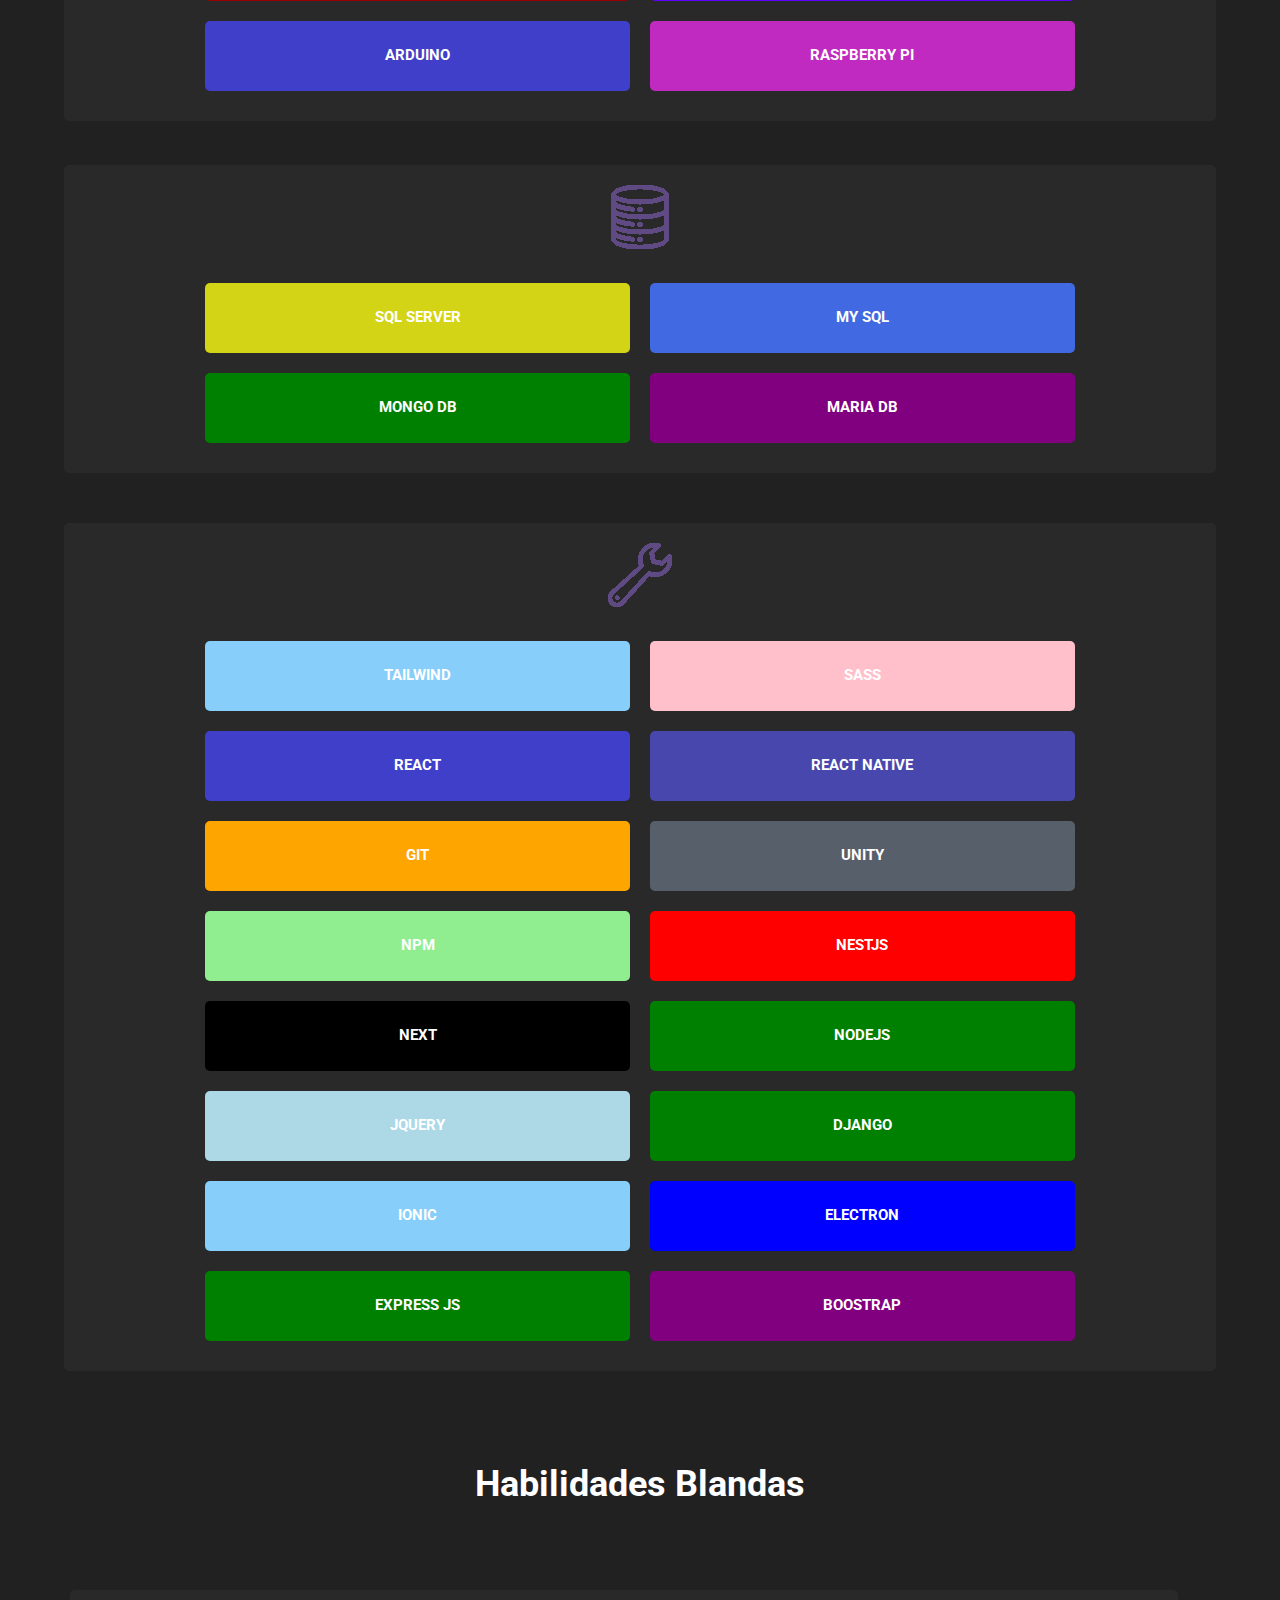
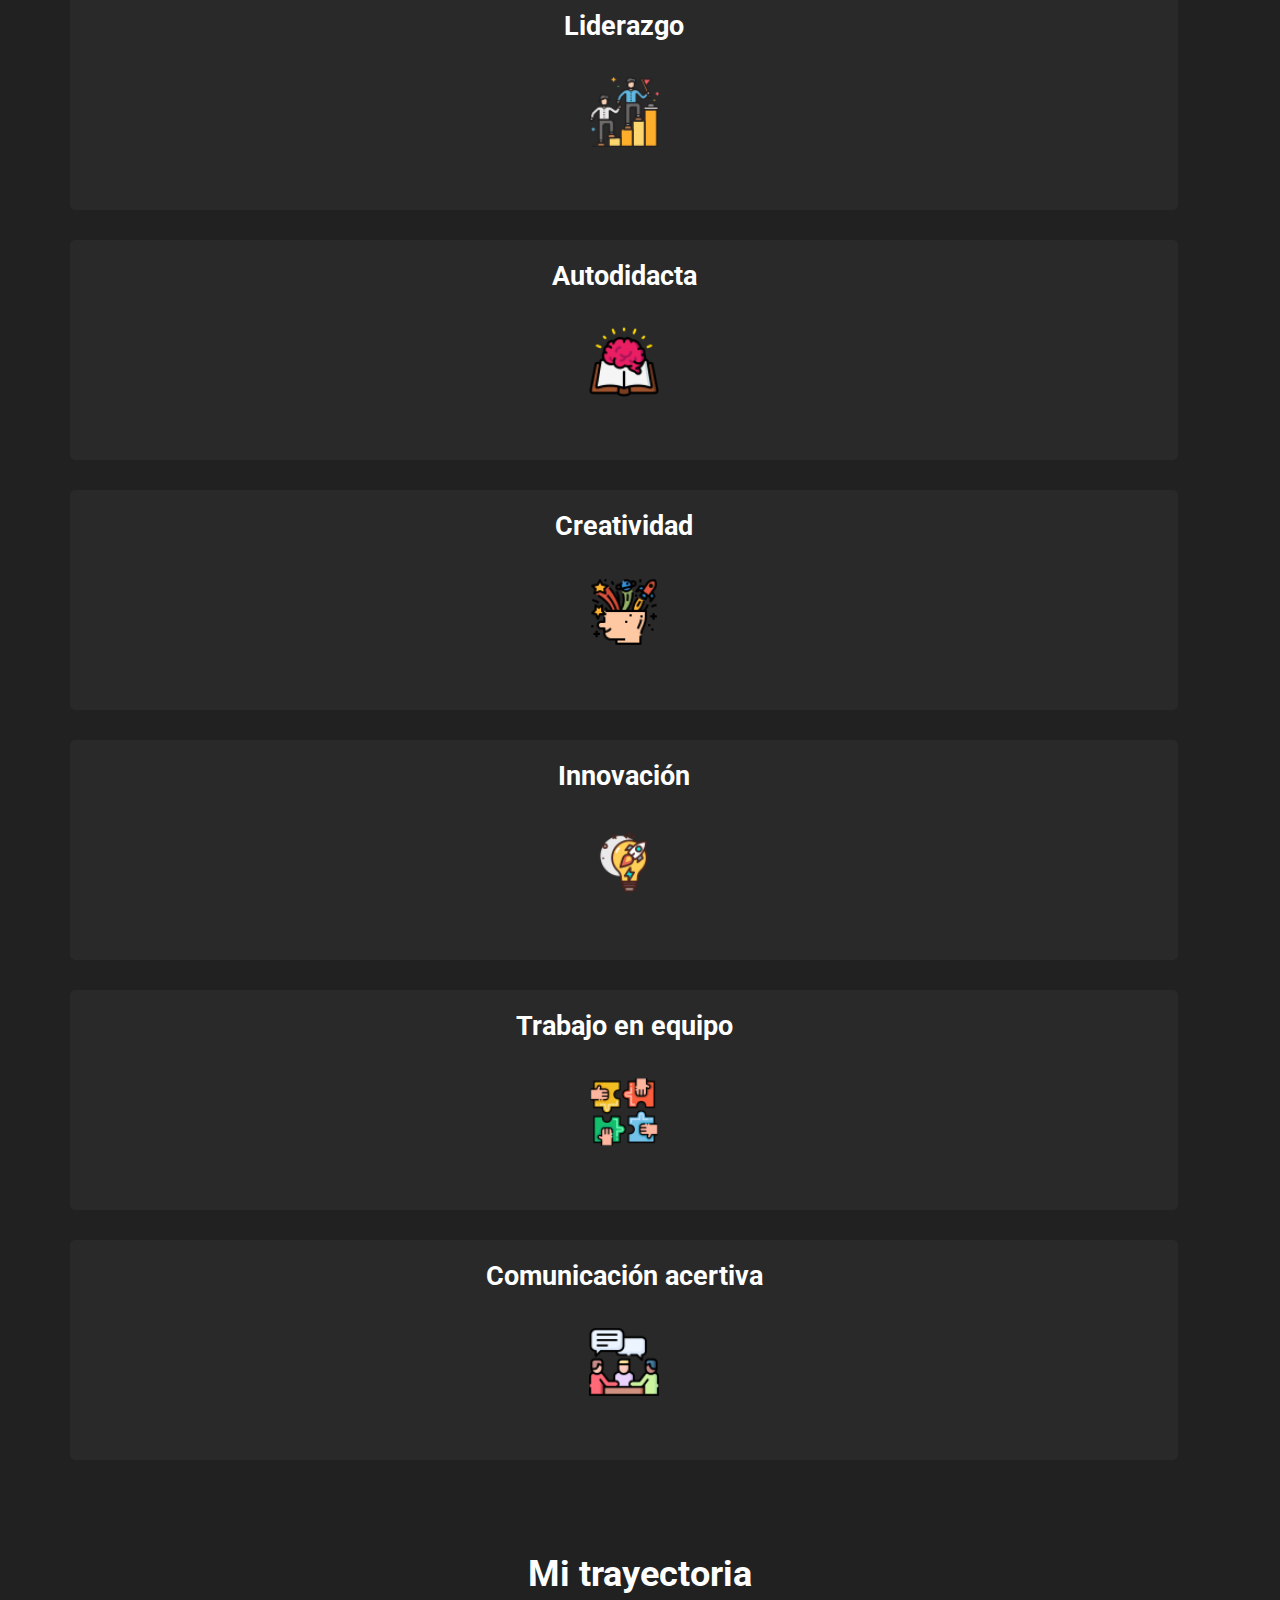
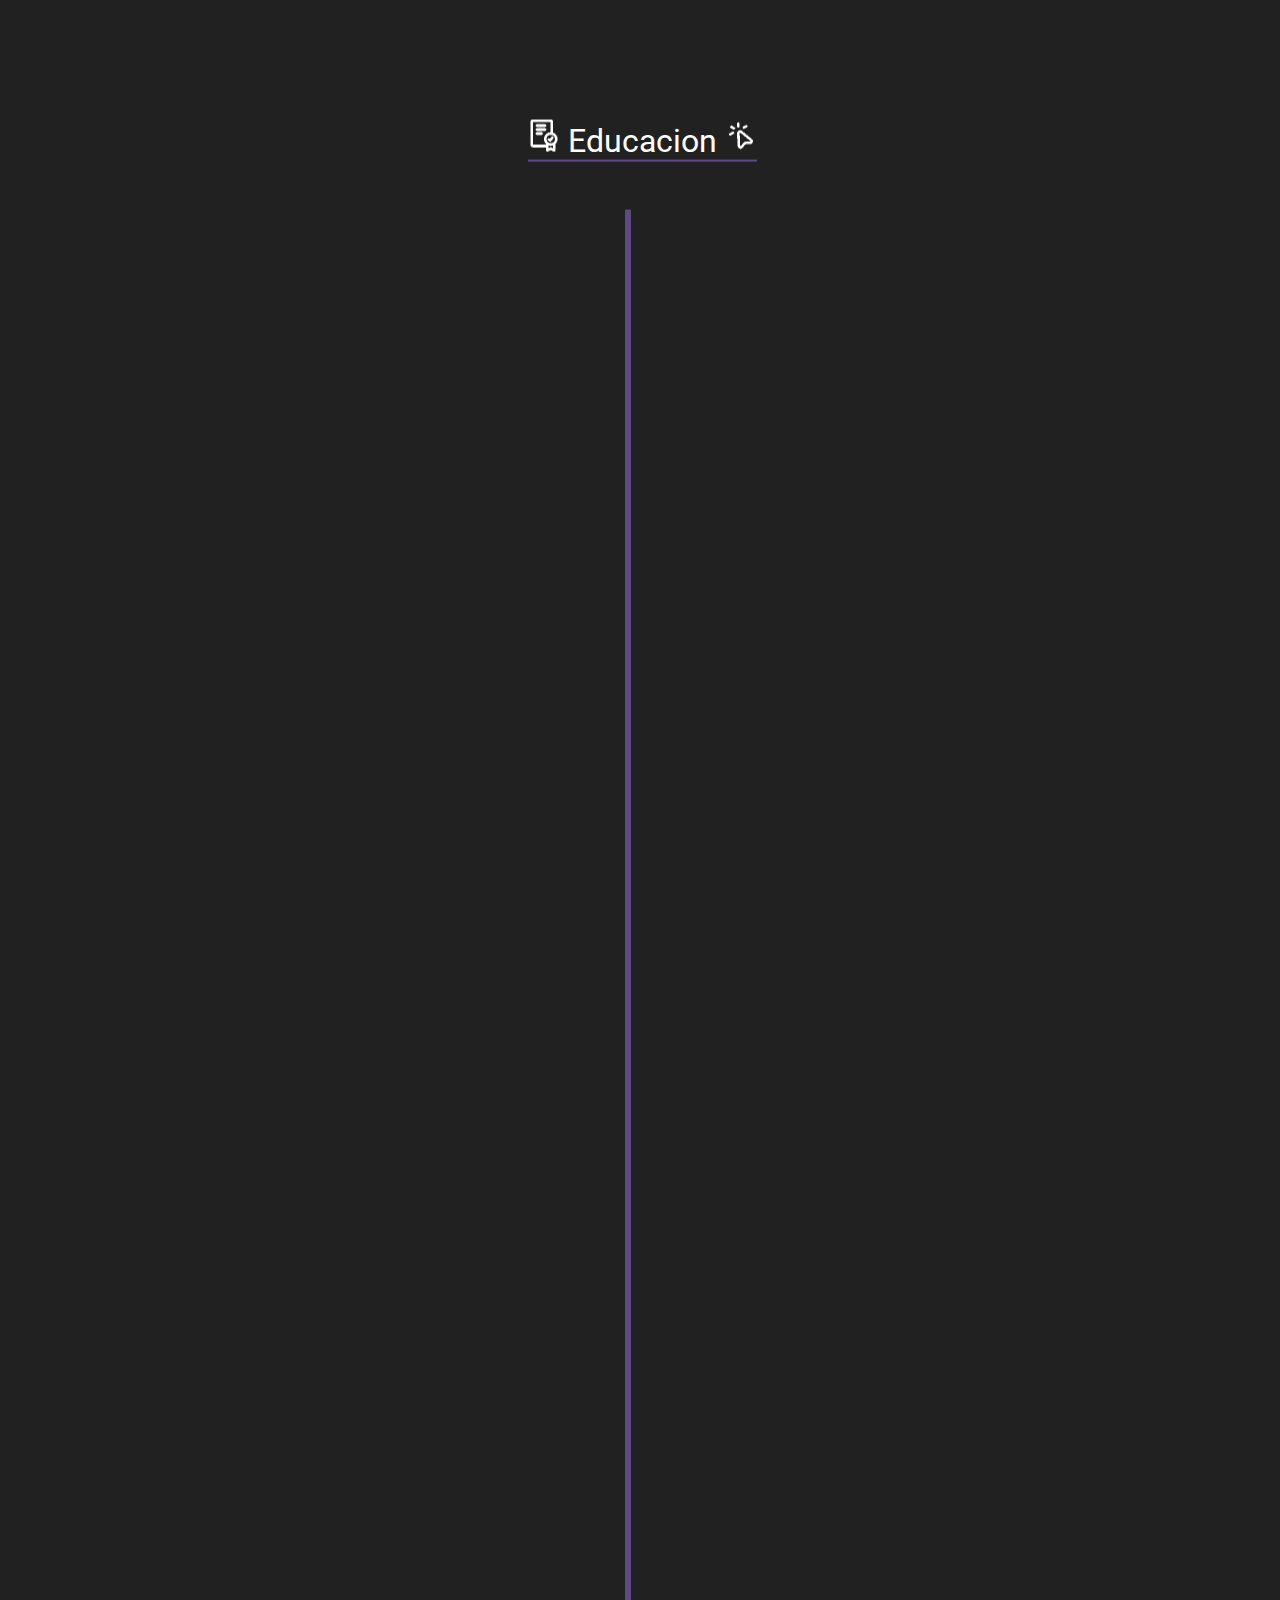
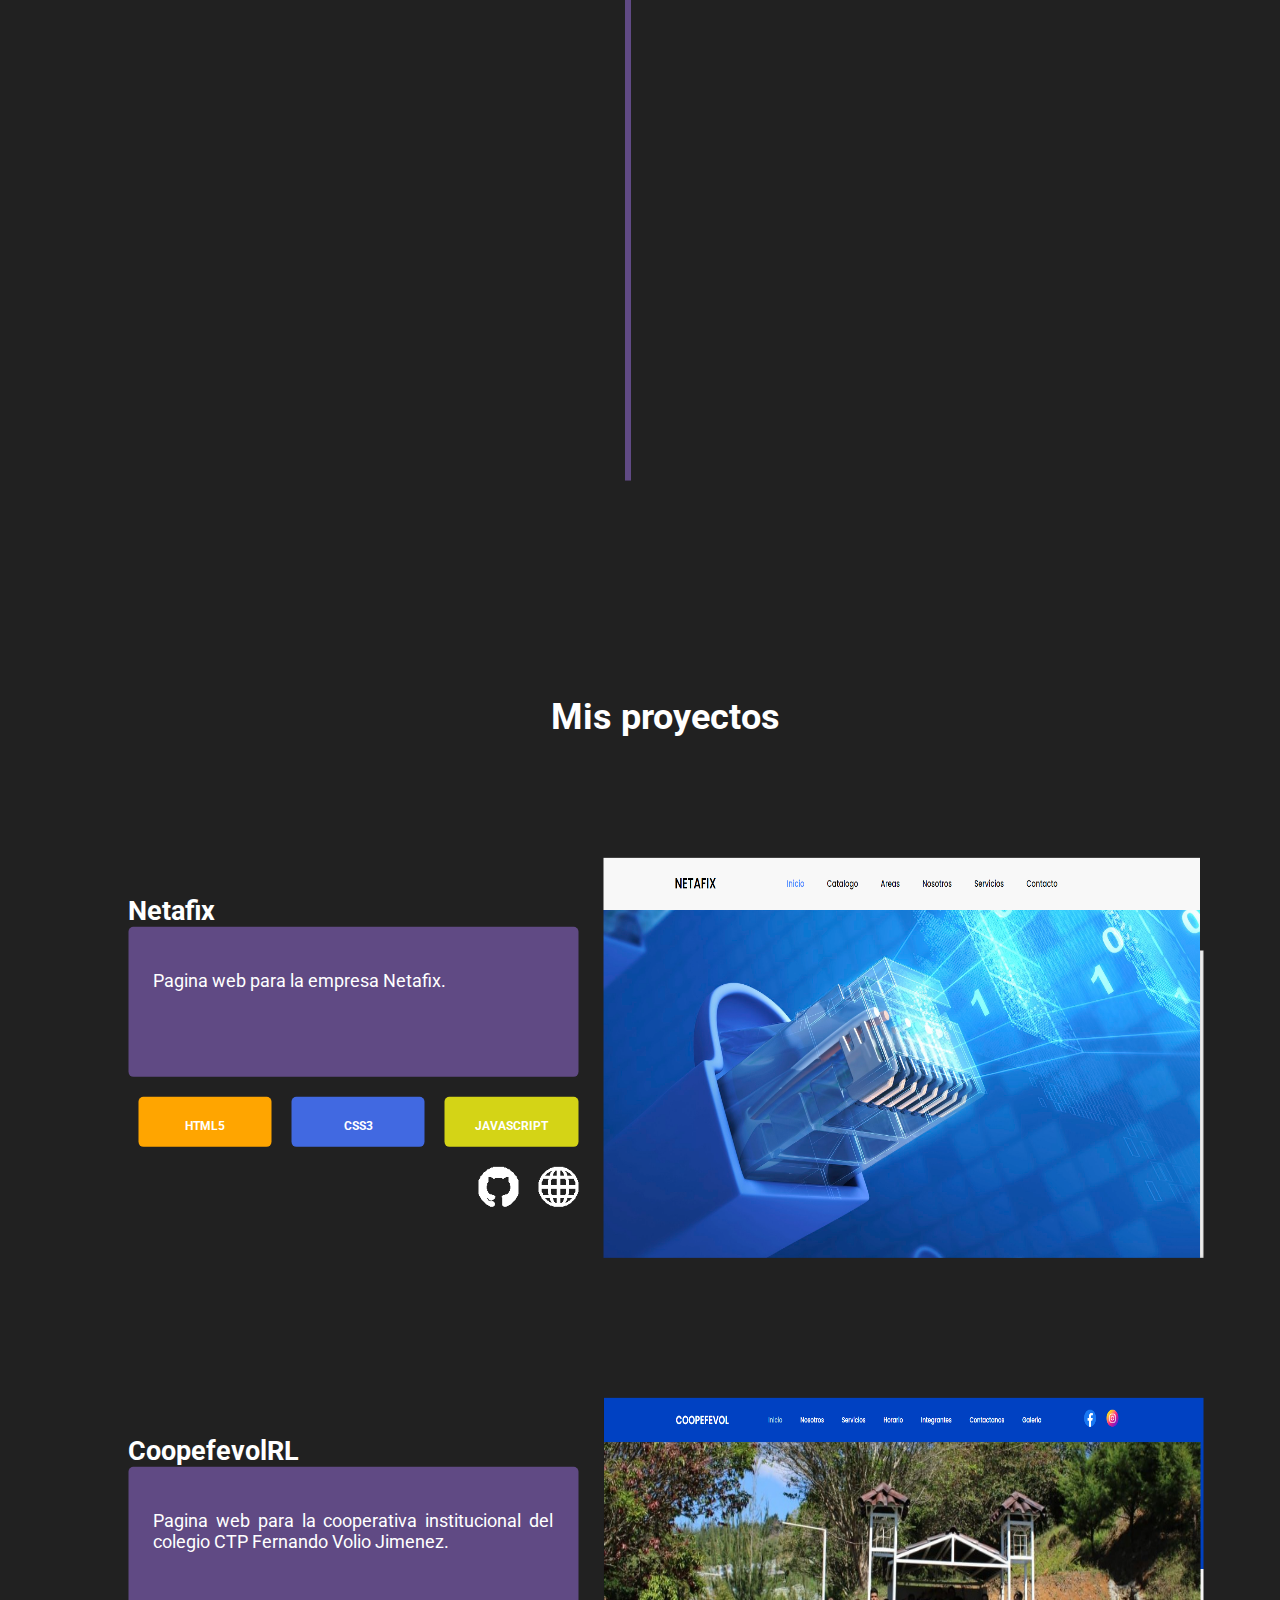
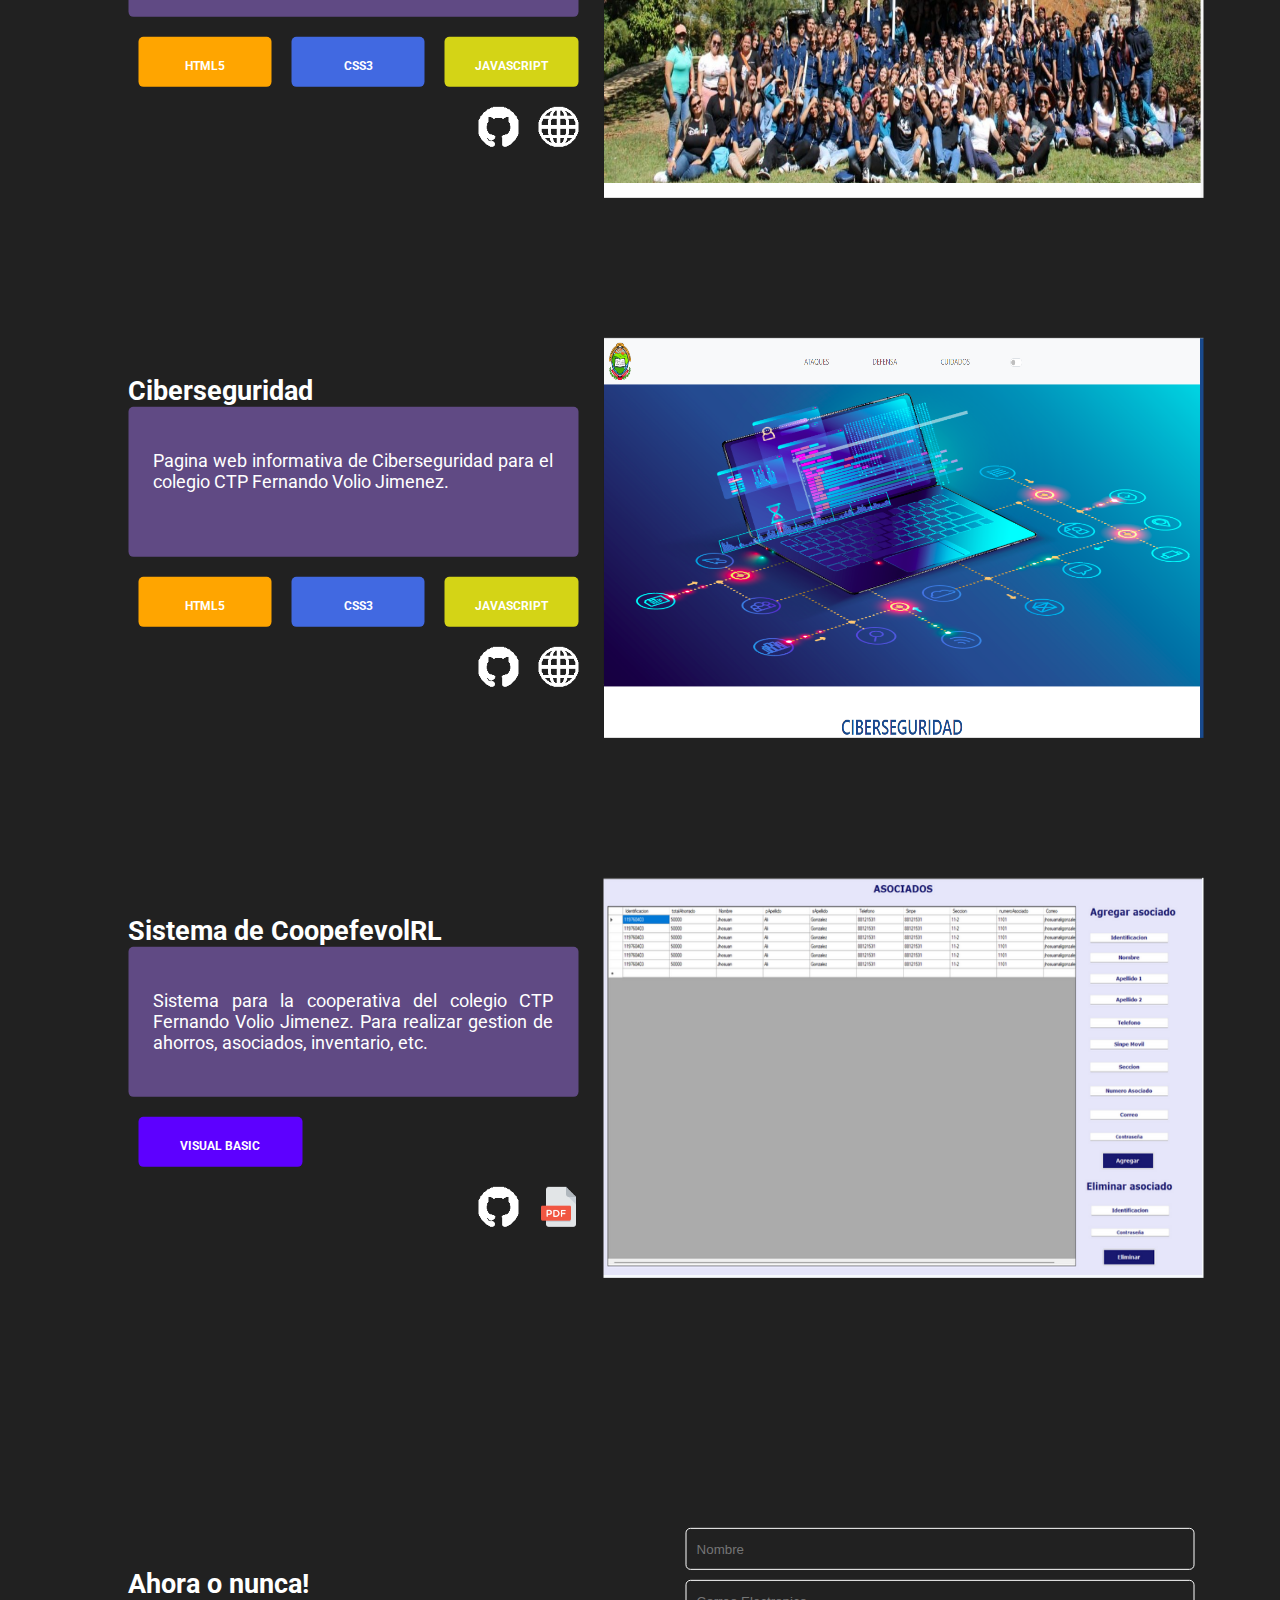
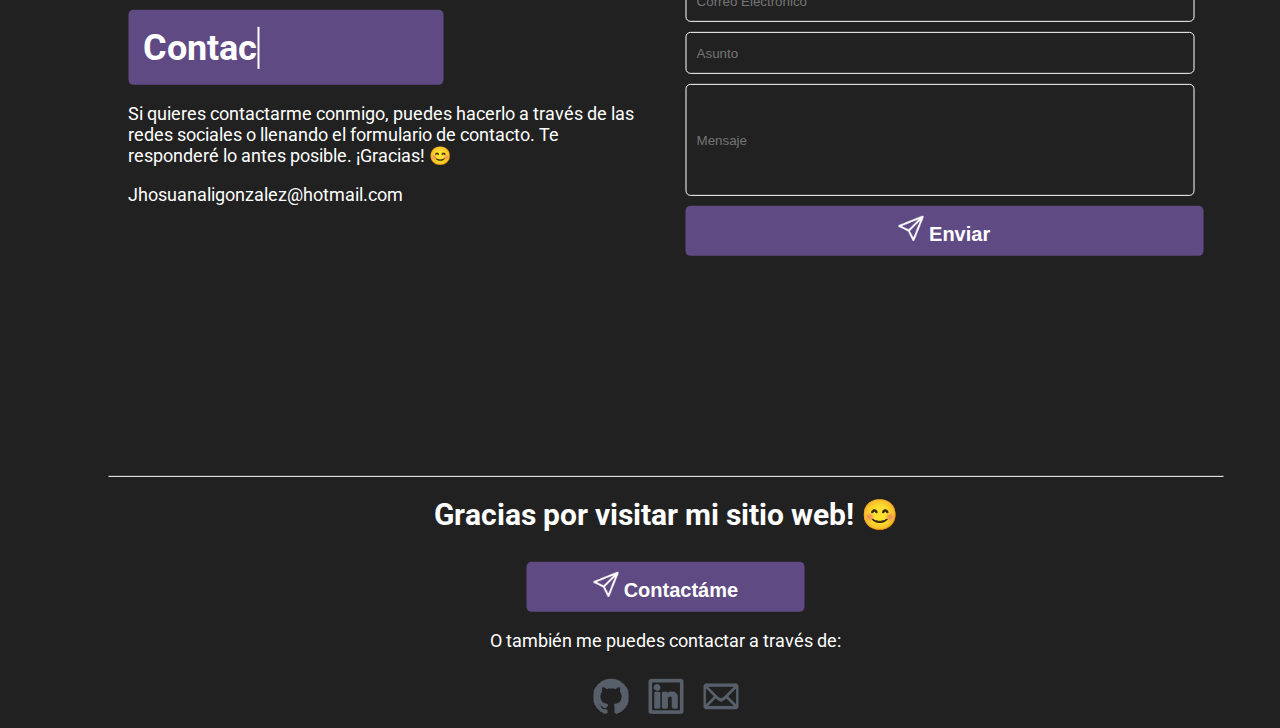
==== commit 7699ca8f: "Update Portafolio.html" ====
--- a/Portafolio.html
+++ b/Portafolio.html
@@ -92,10 +92,10 @@
                     <h1>Español<br>(Nativo)</h1>
                 </div>
                 <div class="cont-img"><img src="Ingles.png" class="idiom" alt="">
-                    <h1>Ingles<br>(C1)</h1>
+                    <h1>Ingles<br>(B2+)</h1>
                 </div>
                 <div class="cont-img"><img src="Frances.png" class="idiom" alt="">
-                    <h1>Frances<br>(A2)</h1>
+                    <h1>Frances<br>(A2+)<br>Prueba Belt</h1>
                 </div>
             </div>
 
